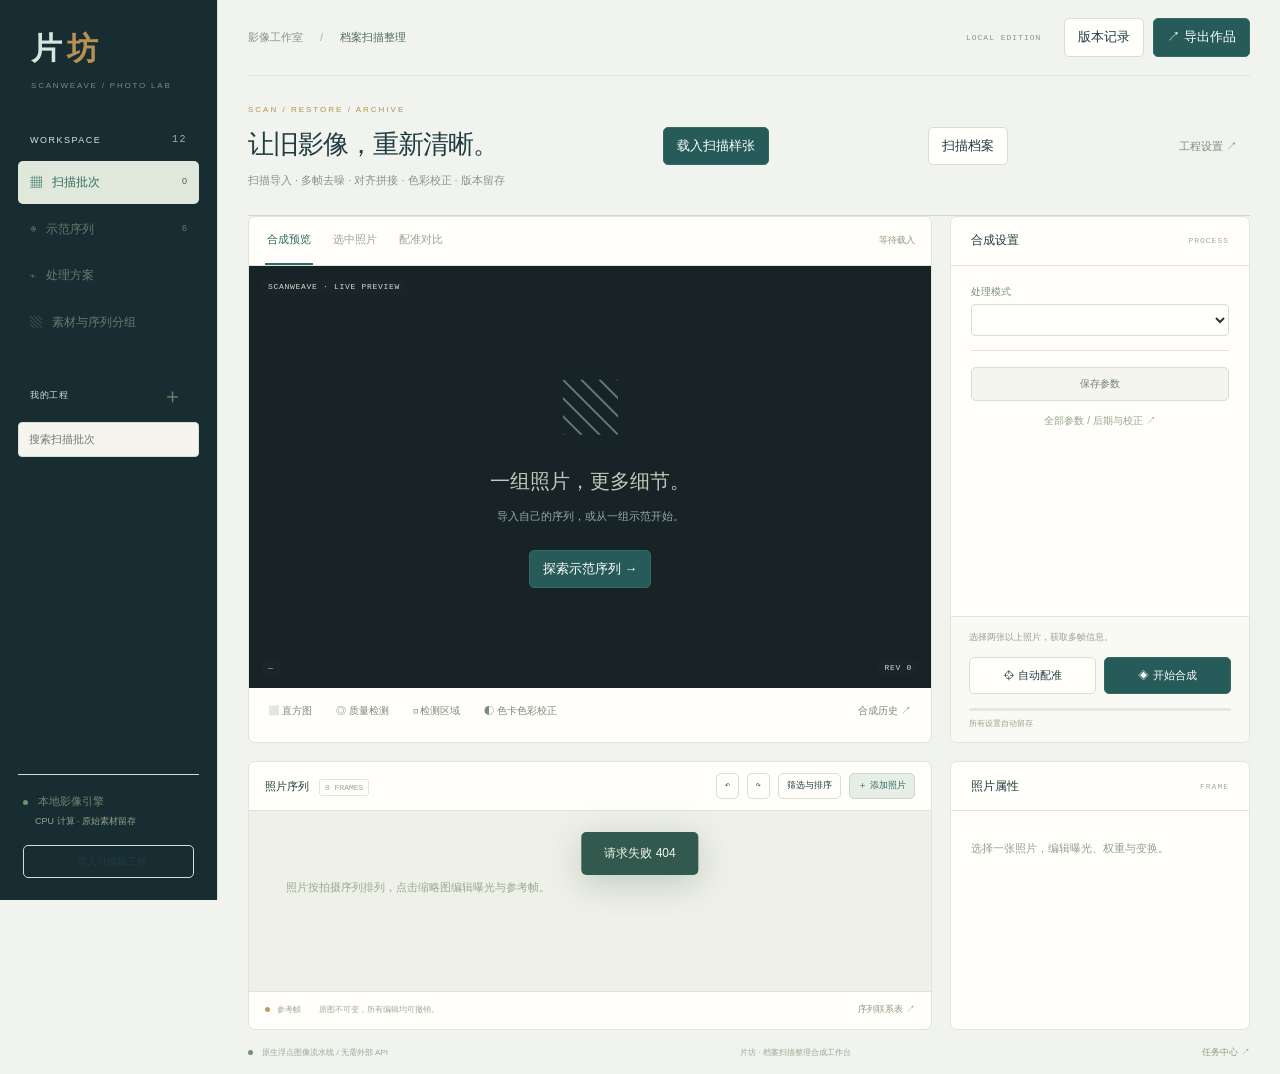
==== templates/index.html @ 06210482 "Capture remaining task output" ====
<!doctype html><html lang="zh-CN"><head><meta charset="utf-8"><meta name="viewport" content="width=device-width,initial-scale=1"><title>片坊 · ScanWeave 扫描整理</title><link rel="stylesheet" href="/static/style.css"></head><body>
<aside class="sidebar"><a class="logo" href="/">片<span>坊</span><small>SCANWEAVE / PHOTO LAB</small></a><div class="section-cap">WORKSPACE <span>12</span></div><button class="nav active" id="projectsNav">▦ &nbsp; 扫描批次 <b id="projectCount">0</b></button><button class="nav" id="demoNav">◉ &nbsp; 示范序列 <b>6</b></button><button class="nav" id="profilesNav">⌁ &nbsp; 处理方案</button><button class="nav" id="assetsNav">▧ &nbsp; 素材与序列分组</button><div class="section-cap projects-label">我的工程 <button id="newProject" title="新建工程">＋</button></div><input id="projectSearch" placeholder="搜索扫描批次"><div id="projectList" class="project-list"></div><div class="sidebar-bottom"><span class="online-dot"></span> 本地影像引擎<small>CPU 计算 · 原始素材留存</small><button id="importProject">↑ 导入可编辑工程</button></div></aside>
<main><header><div class="breadcrumb">影像工作室 <i>/</i> <strong>档案扫描整理</strong></div><div class="header-actions"><span class="local-badge">LOCAL EDITION</span><button id="snapshotsBtn">版本记录</button><button id="exportBtn" class="primary">↗ 导出作品</button></div></header>
<section class="heading"><div><div class="eyebrow">SCAN / RESTORE / ARCHIVE</div><h1 id="projectTitle">让旧影像，重新清晰。</h1><p id="projectNotes">扫描导入 · 多帧去噪 · 对齐拼接 · 色彩校正 · 版本留存</p></div><button id="scanDemo" class="primary">载入扫描样张</button><button id="scanManifest">扫描档案</button><button id="projectSettings" class="icon-button">工程设置 ↗</button></section>
<div class="workspace"><section class="viewer panel"><div class="panel-bar"><div class="tabs-inline"><button class="selected" data-view="result">合成预览</button><button data-view="frame">选中照片</button><button id="compareBtn">配准对比</button></div><span id="resultStatus" class="state">等待载入</span></div><div class="photo-stage"><img id="hero" alt="扫描整理预览" hidden><div class="empty-state" id="emptyState"><div class="frame-symbol">▧</div><h2>一组照片，更多细节。</h2><p>导入自己的序列，或从一组示范开始。</p><button id="startDemo" class="primary">探索示范序列 →</button></div><div class="stage-corner top-left">SCANWEAVE · LIVE PREVIEW</div><div class="stage-corner bottom-left" id="imageDimensions">—</div><div class="stage-corner bottom-right" id="revisionBadge">REV 0</div></div><div class="viewer-tools"><div class="row"><button id="histogramBtn">▥ 直方图</button><button id="diagnosticsBtn">◎ 质量检测</button><button id="regionsBtn">⊡ 检测区域</button><button id="colorCalBtn">◐ 色卡色彩校正</button></div><button id="historyResultsBtn">合成历史 ↗</button></div></section>
<aside class="controls panel"><div class="control-title"><span>合成设置</span><span class="small-cap">PROCESS</span></div><div class="control-body"><label class="field">处理模式<select id="modeSelect"></select></label><p class="mode-description" id="modeDescription"></p><div class="control-divider"></div><form id="modeForm"><div id="modeParams"></div><button type="submit" id="applyModeSettings" class="wide quiet">保存参数</button></form><button id="allSettingsBtn" class="text-button wide">全部参数 / 后期与校正 ↗</button></div><div class="action-dock"><div id="preflightHint" class="tiny">选择两张以上照片，获取多帧信息。</div><div class="row"><button id="alignBtn">⌖ 自动配准</button><button id="processBtn" class="primary">◈ 开始合成</button></div><div class="progress-track"><div id="progressBar"></div></div><div id="progressLabel">所有设置自动留存</div></div></aside>
<section class="sequence panel"><div class="panel-bar"><div><b>照片序列</b><span class="count-chip" id="frameCount">0 FRAMES</span></div><div class="row"><button id="undoBtn" title="撤销">↶</button><button id="redoBtn" title="重做">↷</button><button id="curationBtn">筛选与排序</button><button id="uploadBtn" class="primary pale">＋ 添加照片</button></div></div><div id="filmstrip" class="filmstrip"><div class="filmstrip-empty">照片按拍摄序列排列，点击缩略图编辑曝光与参考帧。</div></div><div class="sequence-footer"><span><i class="reference-dot"></i> 参考帧</span><span id="sequenceSummary">原图不可变，所有编辑均可撤销。</span><button id="contactBtn">序列联系表 ↗</button></div></section>
<section class="frame-properties panel"><div class="control-title"><span>照片属性</span><span id="selectedFrameIndex" class="small-cap">FRAME</span></div><div id="frameInspector" class="control-body"><p class="muted">选择一张照片，编辑曝光、权重与变换。</p></div></section></div>
<footer><span><i class="online-dot"></i> 原生浮点图像流水线 / 无需外部 API</span><span id="footerHint">片坊 · 档案扫描整理合成工作台</span><button id="jobsBtn">任务中心 ↗</button></footer></main>
<dialog id="dialog"><div class="dialog-head"><h2 id="dialogTitle"></h2><button id="closeDialog">✕</button></div><div id="dialogBody"></div></dialog><div id="toast" role="status"></div><input type="file" id="uploadFiles" multiple hidden accept="image/*"><input type="file" id="importFile" hidden accept=".zip"><script src="/static/app.js"></script><script src="/static/scanner.js"></script><script src="/static/color-cal.js"></script></body></html>
---- static/style.css ----
:root{--ink:#213c41;--muted:#82908e;--paper:#f5f4ef;--panel:#fffefa;--line:#e1e4da;--teal:#316b62;--teal-light:#e7eee6;--gold:#b69054;--dark:#202b2e}*{box-sizing:border-box}body{margin:0;background:var(--paper);color:var(--ink);font:13px/1.55 Inter,"Noto Sans CJK SC","Microsoft YaHei",sans-serif}button,input,textarea,select{font:inherit}button{background:#fffefa;border:1px solid #d7ded4;padding:8px 13px;border-radius:5px;color:var(--ink);cursor:pointer;transition:.15s}button:hover{border-color:var(--teal);color:var(--teal)}button:disabled{opacity:.4;cursor:wait}.primary{background:var(--teal);color:#fff;border-color:var(--teal);font-weight:500}.primary:hover{background:#28594f;color:#fff}.primary.pale{background:var(--teal-light);border-color:#c9d7c8;color:var(--teal)}input,select,textarea{background:#fffefa;color:var(--ink);border:1px solid #d7ded4;border-radius:4px;padding:8px 10px;outline:none;max-width:100%}input:focus,select:focus,textarea:focus{border-color:var(--teal)}input[type=checkbox]{accent-color:var(--teal)}textarea{min-height:84px;resize:vertical}input[type=color]{height:37px;padding:4px;width:100%}.sidebar{position:fixed;inset:0 auto 0 0;width:218px;padding:30px 18px 22px;background:#eeeee6;border-right:1px solid #dce1d4;display:flex;flex-direction:column}.logo{font:600 31px/1.2 serif;letter-spacing:5px;color:var(--ink);text-decoration:none;display:block;margin:0 13px 42px}.logo span{color:var(--gold)}.logo small{display:block;font:8px/1.5 sans-serif;letter-spacing:1.8px;margin-top:13px;color:#798b80}.section-cap{font-size:9px;letter-spacing:1.5px;color:#889386;margin:0 12px 13px}.section-cap>span{float:right;font:10px monospace;color:#a6af9c}.nav{padding:12px;text-align:left;background:transparent;border:0;font-size:12px;color:#69796d;margin-bottom:4px}.nav b{float:right;font-size:9px;font-weight:400;padding-top:2px}.nav.active{background:#dfe8da;color:var(--teal);font-weight:500}.projects-label{display:flex;align-items:center;justify-content:space-between;letter-spacing:.5px;margin-top:32px;margin-bottom:10px}.projects-label button{padding:0 4px;border:0;background:none;font-size:21px;color:#708471}.sidebar>input{background:#f5f5ee;font-size:11px;width:100%;margin-bottom:12px}.project-list{overflow:auto;flex:1}.project-entry{padding:13px 10px;border-bottom:1px solid #dfe3d7;cursor:pointer;display:flex;gap:10px;align-items:center}.project-entry:hover,.project-entry.active{background:#e1e9db;border-radius:5px}.project-entry .project-icon{height:28px;width:26px;color:#7e9b85;border:1px solid #bac9b4;display:grid;place-items:center;border-radius:3px;font-size:18px;flex-shrink:0}.project-entry strong{font-size:11px;font-weight:500;display:block}.project-entry small{font-size:8px;color:#91a087;display:block;margin-top:3px}.sidebar-bottom{border-top:1px solid #d8dece;padding:18px 5px 0;font-size:11px;color:#71856f}.sidebar-bottom small{display:block;padding:5px 0 16px 12px;font-size:9px;color:#99a28f}.sidebar-bottom button{font-size:10px;width:100%;background:none}.online-dot{display:inline-block;width:5px;height:5px;border-radius:50%;background:#6a9671;margin-right:7px}main{margin-left:218px;padding:0 30px 10px}header{height:76px;display:flex;align-items:center;justify-content:space-between;border-bottom:1px solid var(--line)}.breadcrumb{font-size:11px;color:#85938b}.breadcrumb strong{color:#526c61;font-weight:400}.breadcrumb i{font-style:normal;margin:0 14px;color:#aeb7a7}.header-actions{display:flex;align-items:center;gap:9px}.local-badge{font:8px monospace;letter-spacing:1px;color:#8b9a84;margin-right:14px}.heading{display:flex;justify-content:space-between;align-items:center;padding:28px 0 26px}.eyebrow{font-size:8px;color:var(--gold);letter-spacing:2px}h1{font-weight:500;font-size:26px;letter-spacing:.5px;margin:8px 0 7px}.heading p{font-size:11px;color:#879587;margin:0;max-width:820px}.icon-button{background:transparent;border:0;font-size:11px;color:#7c8c78}.workspace{display:grid;grid-template-columns:minmax(500px,1fr) 300px;gap:18px}.panel{background:var(--panel);border:1px solid var(--line);border-radius:7px;overflow:hidden}.panel-bar{height:49px;display:flex;justify-content:space-between;align-items:center;padding:0 16px;font-size:11px;border-bottom:1px solid var(--line)}.tabs-inline{display:flex;align-items:stretch;height:100%;gap:18px}.tabs-inline button{border:0;border-radius:0;background:none;padding:0 2px;font-size:11px;color:#9aa493;border-bottom:2px solid transparent}.tabs-inline button.selected{color:var(--teal);border-bottom-color:var(--teal)}.state{font-size:9px;color:#8a9a7e}.state.ready{color:var(--teal)}.photo-stage{height:422px;background:#263337;display:flex;align-items:center;justify-content:center;position:relative;overflow:hidden}.photo-stage>img{width:100%;height:100%;object-fit:contain}.stage-corner{position:absolute;font:8px monospace;letter-spacing:.7px;color:#c5d0c2a8;pointer-events:none;background:#1e292a80;padding:3px 6px;border-radius:2px}.top-left{top:13px;left:13px}.bottom-left{bottom:13px;left:13px}.bottom-right{bottom:13px;right:13px}.empty-state{text-align:center;color:#becabb}.empty-state h2{font-size:20px;font-weight:400;margin:15px 0 8px}.empty-state p{font-size:11px;color:#97aaa2}.empty-state button{margin-top:14px}.frame-symbol{font-size:55px;color:#617d72}.viewer-tools{display:flex;align-items:center;justify-content:space-between;height:47px;padding:0 12px}.viewer-tools button{font-size:10px;background:none;border:0;color:#7a8c7b;padding:5px 8px}.row{display:flex;gap:8px;align-items:center}.control-title{height:49px;padding:0 20px;display:flex;align-items:center;justify-content:space-between;border-bottom:1px solid var(--line);font-size:12px;font-weight:500}.small-cap{font:8px monospace;color:#a3ad9b;letter-spacing:1px}.control-body{padding:18px 20px}.controls .control-body{height:350px;overflow:auto}.field{display:block;font-size:10px;color:#7c8e7a;margin-bottom:12px}.field>input,.field>textarea,.field>select{display:block;width:100%;font-size:11px;margin-top:5px}.field.inline-check{display:flex;gap:8px;align-items:center;margin:10px 0}.field.inline-check>input{width:auto;margin:0}.mode-description{font-size:10px;color:#a1ab97;line-height:1.7;margin:0 0 14px}.control-divider{height:1px;background:var(--line);margin-bottom:16px}.wide{width:100%}.quiet{background:#f3f5ee;color:#72836e;font-size:10px}.text-button{background:none;border:0;font-size:10px;color:#97a58e;padding:12px 0 0}.action-dock{border-top:1px solid var(--line);padding:14px 18px 12px;background:#f8faf3}.action-dock .row button{flex:1;font-size:11px;padding:9px 7px}.tiny{font-size:9px;color:#99a18d;margin-bottom:12px}.progress-track{height:3px;background:#e3e9da;border-radius:4px;margin-top:14px;overflow:hidden}.progress-track>div{height:100%;width:0%;background:var(--teal);transition:width .2s}#progressLabel{font-size:8px;color:#96a48a;margin-top:7px}.sequence .panel-bar b{font-weight:500}.sequence .panel-bar button{font-size:9px;padding:5px 8px}.count-chip{font:8px monospace;border:1px solid #e0e6d8;border-radius:3px;padding:3px 5px;color:#9ca992;margin-left:10px}.filmstrip{height:180px;display:flex;gap:12px;overflow:auto;padding:18px 17px;background:#eff1e9;align-items:flex-start}.frame-card{width:148px;flex-shrink:0;position:relative;cursor:pointer}.frame-card img{width:100%;height:95px;object-fit:cover;border:2px solid transparent;border-radius:4px;background:#243337}.frame-card.selected img{border-color:var(--teal)}.frame-card.disabled img{opacity:.35;filter:grayscale(1)}.frame-topline{position:absolute;left:6px;top:6px;right:6px;display:flex;justify-content:space-between;align-items:center;color:white;font:8px monospace}.frame-topline span{background:#152c36b0;padding:1px 5px;border-radius:2px}.frame-topline input{margin:0;width:11px;height:11px;accent-color:var(--teal)}.frame-card h4{font-size:9px;font-weight:400;margin:5px 0 1px;color:#5f7765;white-space:nowrap;overflow:hidden;text-overflow:ellipsis}.frame-card .exposure{display:flex;justify-content:space-between;font:8px monospace;color:#9eaa96}.reference-star{color:#d7bd77}.filmstrip-empty{font-size:11px;color:#9aa891;padding:50px 20px}.sequence-footer{height:37px;padding:0 16px;display:flex;align-items:center;gap:18px;color:#a0ab96;font-size:8px;border-top:1px solid var(--line)}.reference-dot{display:inline-block;width:5px;height:5px;border-radius:50%;background:#bb9f62;margin-right:5px}.sequence-footer button{margin-left:auto;border:0;background:none;padding:0;font-size:9px;color:#8b9c80}.frame-properties .control-body{height:218px;overflow:auto}.frame-properties .field{margin-bottom:10px}.frame-properties .row button{font-size:9px;padding:6px;flex:1}.form-grid{display:grid;grid-template-columns:1fr 1fr;gap:0 14px}.form-grid .full{grid-column:1/-1}footer{display:flex;justify-content:space-between;align-items:center;font-size:8px;color:#9ca892;padding:16px 0 4px}footer button{border:0;background:none;padding:0;font-size:9px;color:#8c9c7d}.muted{font-size:11px;color:#94a28d}.dialog-head{padding:20px 24px;border-bottom:1px solid var(--line);display:flex;justify-content:space-between;align-items:center;background:#fffefa;position:sticky;top:0;z-index:2}.dialog-head h2{margin:0;font-size:18px;font-weight:500}.dialog-head button{border:0;background:none;padding:2px 5px}dialog{padding:0;border:1px solid #ced9c8;border-radius:9px;background:var(--panel);color:var(--ink);width:min(900px,94vw);max-height:90vh;box-shadow:0 25px 90px #1b30274d}dialog::backdrop{background:#233a337d;backdrop-filter:blur(5px)}#dialogBody{padding:24px;max-height:76vh;overflow:auto}.catalog{display:grid;grid-template-columns:repeat(3,1fr);gap:14px}.demo-card{border:1px solid #dce3d4;padding:18px;border-radius:6px;cursor:pointer;background:#f9faf4}.demo-card:hover{border-color:var(--teal)}.demo-art{height:100px;border-radius:4px;background:#c7d4bb;position:relative;overflow:hidden}.demo-art .window{position:absolute;width:55%;height:74%;right:10%;top:10%;background:#b1d1cc;border:5px solid #4f6d67}.demo-art .window:after{content:'';position:absolute;height:100%;width:5px;background:#4f6d67;left:45%}.demo-art .pot{position:absolute;width:24%;height:40%;bottom:8%;left:13%;background:#c99e64;border-radius:8% 8% 40% 40%;transform:rotate(-4deg)}.demo-art .leaf{position:absolute;width:28%;height:38%;bottom:38%;left:10%;background:#70936c;border-radius:90% 10% 80% 20%;transform:rotate(-18deg)}.demo-card h3{font-size:12px;font-weight:500;margin:16px 0 5px}.demo-card p{font-size:10px;color:#94a08b;line-height:1.7}.demo-card small{font:8px monospace;letter-spacing:1px;color:#9d956c}.section-title{margin:18px 0 12px;color:#6b8069;font-size:11px}.dialog-actions{display:flex;justify-content:flex-end;gap:8px;margin-top:20px}.dialog-image{max-width:100%;max-height:62vh;object-fit:contain;display:block;margin:auto}.tabs{display:flex;flex-wrap:wrap;gap:6px;margin-bottom:16px}.tabs button{font-size:10px;padding:6px 10px}.tabs button.active{background:var(--teal-light);border-color:#b2c8ae}.tool-grid{display:grid;grid-template-columns:repeat(3,1fr);gap:8px}.tool-grid button{font-size:11px;padding:12px;text-align:left}.tool-grid small{font-size:9px;color:#98a78d;display:block}.job-entry{padding:14px;border:1px solid var(--line);border-radius:5px;margin-bottom:12px}.job-entry progress{accent-color:var(--teal);width:100%;height:5px}.job-entry .row{font-size:10px;justify-content:space-between}.job-entry a,a.download{color:var(--teal);font-size:11px}.warning{padding:12px;border-radius:4px;background:#f3ead8;color:#a0824c;font-size:11px;margin:10px 0}.data-table{width:100%;font-size:11px;border-collapse:collapse}.data-table td,.data-table th{padding:9px;border-bottom:1px solid var(--line);text-align:left}.data-table th{font-weight:500;color:#7c8e72}pre{font-size:10px;white-space:pre-wrap;word-break:break-word;background:#f0f3e9;padding:15px;color:#5f765f;border-radius:4px;max-height:400px;overflow:auto}.mask-canvas{display:block;width:min(620px,100%);height:auto;max-height:50vh;object-fit:contain;background:#222;cursor:crosshair;touch-action:none;border:1px solid #a3b99e;margin:16px auto}.asset-grid{display:grid;grid-template-columns:repeat(4,1fr);gap:12px}.asset-card{border:1px solid var(--line);padding:8px;border-radius:4px;font-size:10px}.asset-card img{width:100%;height:90px;object-fit:cover}.asset-card input{margin-right:5px}#toast{position:fixed;bottom:25px;left:50%;transform:translateX(-50%);border-radius:5px;padding:12px 23px;background:#31594d;color:#f3f5e9;font-size:12px;box-shadow:0 8px 35px #304b3c3d;z-index:99;max-width:80vw;opacity:0;pointer-events:none}#toast.show{opacity:1}@media(min-width:1600px){main{padding:0 42px}.sidebar{width:240px}main{margin-left:240px}.workspace{grid-template-columns:minmax(600px,1fr) 330px}.photo-stage{height:490px}.controls .control-body{height:418px}.filmstrip{height:190px}.frame-card{width:165px}.frame-card img{height:104px}.frame-properties .control-body{height:228px}}@media(max-width:1130px){.sidebar{width:180px;padding:25px 12px}main{margin-left:180px;padding:0 18px}.workspace{grid-template-columns:minmax(340px,1fr) 270px;gap:12px}.photo-stage{height:390px}.controls .control-body{height:318px}.viewer-tools button{padding:4px;font-size:9px}.heading p{max-width:600px}.local-badge{display:none}.tabs-inline{gap:12px}.control-body{padding:15px}.control-title{padding:0 15px}.frame-card{width:132px}.frame-card img{height:88px}.sequenceSummary{display:none}}@media(max-width:760px){.sidebar{position:relative;width:100%;display:block;padding:16px}.logo{display:inline-block;font-size:24px;margin:0 10px 0 0}.logo small,.section-cap,.project-list,.sidebar>input,.sidebar-bottom{display:none}.nav{display:inline-block;font-size:10px;padding:5px;margin:0}.nav b{display:none}main{margin-left:0;padding:0 12px}header{height:58px}.breadcrumb{display:none}.heading{padding:20px 0}h1{font-size:22px}.heading p{font-size:10px;max-width:90vw}.icon-button{display:none}.workspace{display:flex;flex-direction:column}.photo-stage{height:310px}.controls .control-body{height:auto;max-height:340px}.control-title{height:43px}.sequence{order:1}.controls{order:2}.frame-properties{order:3}.frame-properties .control-body{height:auto;max-height:360px}.catalog{grid-template-columns:1fr 1fr}.tool-grid{grid-template-columns:1fr 1fr}.asset-grid{grid-template-columns:1fr 1fr}footer{font-size:8px}#footerHint{display:none}.sequence-footer{gap:10px}#sequenceSummary{display:none}.viewer-tools .row{gap:3px}}

:root{--accent:#265b59;--accent-soft:#e3efeb}body{background:#f1f3ef}.sidebar{background:#172d32;color:#d5e5df}.logo,.sidebar .section-cap{color:#d5e5df}.primary{background:#265b59;color:white}.heading{border-bottom:1px solid #ccd6cc}h1{letter-spacing:-1px}.photo-stage{background:#172326}.stage-corner{color:#d1ded4}button{border-radius:5px}
.cc-layout{display:grid;grid-template-columns:minmax(360px,1fr) 300px;gap:18px;align-items:start}.cc-canvas-wrap{position:relative}.cc-canvas{width:100%;height:auto;max-height:62vh;object-fit:contain;background:#172326;border:1px solid #a3b99e;border-radius:5px;touch-action:none;cursor:crosshair}.cc-hint{font-size:10px;color:#8b9c80;margin-top:8px}.cc-side{max-height:68vh;overflow:auto;padding-right:4px}.cc-patch-list{display:flex;flex-direction:column;gap:8px;margin-bottom:12px}.cc-patch{border:1px solid var(--line);border-radius:5px;padding:9px;background:#f9faf4}.cc-patch-bad{border-color:#d98b6f;background:#fbf1ec}.cc-patch-head{display:flex;justify-content:space-between;align-items:center;font-size:11px;margin-bottom:6px}.cc-patch input{padding:6px 8px;font-size:11px}.cc-patch .cc-name{width:100%}.cc-patch .cc-target{width:46px;padding:2px;height:32px}.cc-patch .cc-hex{width:96px}.cc-patch .cc-del{padding:6px 9px;font-size:10px}.cc-swatches{display:flex;flex-wrap:wrap;gap:4px}.cc-swatch{width:18px;height:18px;padding:0;border:1px solid #9fb0a3;border-radius:3px}.cc-de{font:10px monospace;color:#67806d;margin-top:6px}.cc-flags{margin:6px 0 0;padding-left:16px;font-size:10px;color:#a96a48}.cc-ok{color:#2e7d52}.cc-bad{color:#c05a36}.cc-analysis{border:1px solid var(--line);border-radius:5px;padding:11px;font-size:10px}.cc-ok-panel{background:#edf5ee;border-color:#bcdcc4}.cc-blocked{background:#fbeee8;border-color:#e0b39d}.cc-metrics{display:grid;grid-template-columns:1fr 1fr;gap:8px;margin-bottom:8px}.cc-metrics div{background:#fffefa;border:1px solid var(--line);border-radius:4px;padding:6px}.cc-metrics span{display:block;font-size:9px;color:#94a28d}.cc-metrics b{font-size:14px}.cc-issue{color:#b34e2c;font-weight:500;margin:3px 0}.cc-warn{color:#9a7a3c;margin:3px 0}.cc-note{color:#94a28d;margin:8px 0 0;line-height:1.6}.cc-managed-active{border-color:#8fbd9d;background:#f1f7f2}@media(max-width:900px){.cc-layout{grid-template-columns:1fr}.cc-side{max-height:none}}
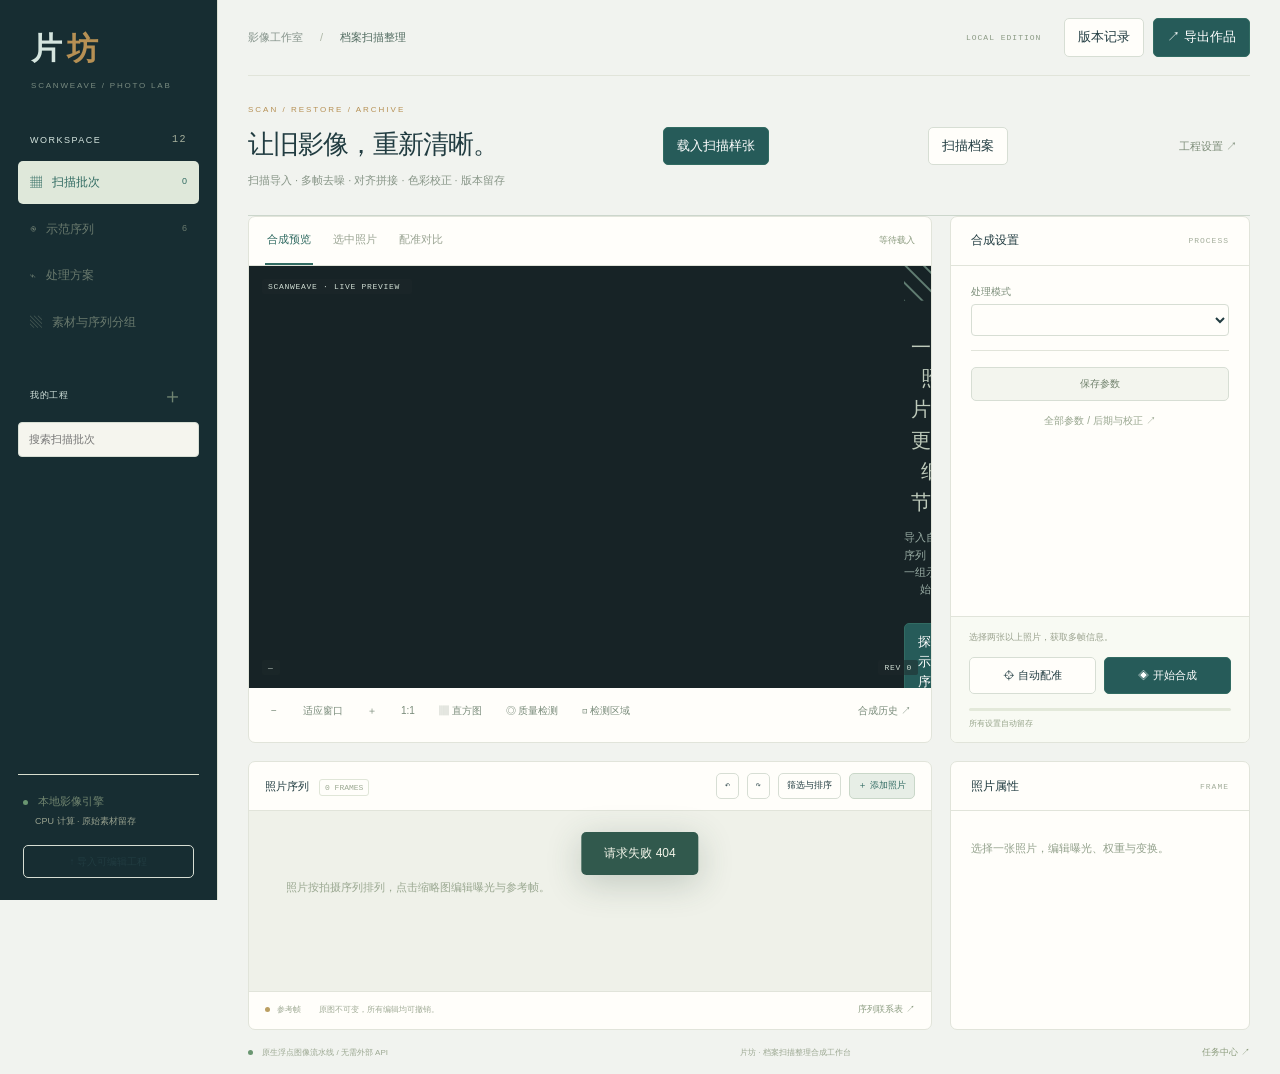
==== commit 59047b42: "Capture remaining task output" ====
--- a/templates/index.html
+++ b/templates/index.html
@@ -2,9 +2,9 @@
 <aside class="sidebar"><a class="logo" href="/">片<span>坊</span><small>SCANWEAVE / PHOTO LAB</small></a><div class="section-cap">WORKSPACE <span>12</span></div><button class="nav active" id="projectsNav">▦ &nbsp; 扫描批次 <b id="projectCount">0</b></button><button class="nav" id="demoNav">◉ &nbsp; 示范序列 <b>6</b></button><button class="nav" id="profilesNav">⌁ &nbsp; 处理方案</button><button class="nav" id="assetsNav">▧ &nbsp; 素材与序列分组</button><div class="section-cap projects-label">我的工程 <button id="newProject" title="新建工程">＋</button></div><input id="projectSearch" placeholder="搜索扫描批次"><div id="projectList" class="project-list"></div><div class="sidebar-bottom"><span class="online-dot"></span> 本地影像引擎<small>CPU 计算 · 原始素材留存</small><button id="importProject">↑ 导入可编辑工程</button></div></aside>
 <main><header><div class="breadcrumb">影像工作室 <i>/</i> <strong>档案扫描整理</strong></div><div class="header-actions"><span class="local-badge">LOCAL EDITION</span><button id="snapshotsBtn">版本记录</button><button id="exportBtn" class="primary">↗ 导出作品</button></div></header>
 <section class="heading"><div><div class="eyebrow">SCAN / RESTORE / ARCHIVE</div><h1 id="projectTitle">让旧影像，重新清晰。</h1><p id="projectNotes">扫描导入 · 多帧去噪 · 对齐拼接 · 色彩校正 · 版本留存</p></div><button id="scanDemo" class="primary">载入扫描样张</button><button id="scanManifest">扫描档案</button><button id="projectSettings" class="icon-button">工程设置 ↗</button></section>
-<div class="workspace"><section class="viewer panel"><div class="panel-bar"><div class="tabs-inline"><button class="selected" data-view="result">合成预览</button><button data-view="frame">选中照片</button><button id="compareBtn">配准对比</button></div><span id="resultStatus" class="state">等待载入</span></div><div class="photo-stage"><img id="hero" alt="扫描整理预览" hidden><div class="empty-state" id="emptyState"><div class="frame-symbol">▧</div><h2>一组照片，更多细节。</h2><p>导入自己的序列，或从一组示范开始。</p><button id="startDemo" class="primary">探索示范序列 →</button></div><div class="stage-corner top-left">SCANWEAVE · LIVE PREVIEW</div><div class="stage-corner bottom-left" id="imageDimensions">—</div><div class="stage-corner bottom-right" id="revisionBadge">REV 0</div></div><div class="viewer-tools"><div class="row"><button id="histogramBtn">▥ 直方图</button><button id="diagnosticsBtn">◎ 质量检测</button><button id="regionsBtn">⊡ 检测区域</button><button id="colorCalBtn">◐ 色卡色彩校正</button></div><button id="historyResultsBtn">合成历史 ↗</button></div></section>
+<div class="workspace"><section class="viewer panel"><div class="panel-bar"><div class="tabs-inline"><button class="selected" data-view="result">合成预览</button><button data-view="frame">选中照片</button><button id="compareBtn">配准对比</button></div><span id="resultStatus" class="state">等待载入</span></div><div class="photo-stage" id="photoStage"><canvas id="hero" class="browse-canvas" aria-label="扫描整理预览"></canvas><div class="empty-state" id="emptyState"><div class="frame-symbol">▧</div><h2>一组照片，更多细节。</h2><p>导入自己的序列，或从一组示范开始。</p><button id="startDemo" class="primary">探索示范序列 →</button></div><div class="stage-corner top-left">SCANWEAVE · LIVE PREVIEW <span id="browseLevel" class="browse-badge"></span></div><div class="stage-corner bottom-left" id="imageDimensions">—</div><div class="stage-corner bottom-right" id="revisionBadge">REV 0</div><div class="zoom-hint" id="zoomHint">滚轮 / 双击放大 · 拖动平移</div></div><div class="viewer-tools"><div class="row"><button id="zoomOut" title="缩小">−</button><button id="zoomFit">适应窗口</button><button id="zoomIn" title="放大">＋</button><button id="zoomActual">1:1</button><button id="histogramBtn">▥ 直方图</button><button id="diagnosticsBtn">◎ 质量检测</button><button id="regionsBtn">⊡ 检测区域</button></div><button id="historyResultsBtn">合成历史 ↗</button></div></section>
 <aside class="controls panel"><div class="control-title"><span>合成设置</span><span class="small-cap">PROCESS</span></div><div class="control-body"><label class="field">处理模式<select id="modeSelect"></select></label><p class="mode-description" id="modeDescription"></p><div class="control-divider"></div><form id="modeForm"><div id="modeParams"></div><button type="submit" id="applyModeSettings" class="wide quiet">保存参数</button></form><button id="allSettingsBtn" class="text-button wide">全部参数 / 后期与校正 ↗</button></div><div class="action-dock"><div id="preflightHint" class="tiny">选择两张以上照片，获取多帧信息。</div><div class="row"><button id="alignBtn">⌖ 自动配准</button><button id="processBtn" class="primary">◈ 开始合成</button></div><div class="progress-track"><div id="progressBar"></div></div><div id="progressLabel">所有设置自动留存</div></div></aside>
 <section class="sequence panel"><div class="panel-bar"><div><b>照片序列</b><span class="count-chip" id="frameCount">0 FRAMES</span></div><div class="row"><button id="undoBtn" title="撤销">↶</button><button id="redoBtn" title="重做">↷</button><button id="curationBtn">筛选与排序</button><button id="uploadBtn" class="primary pale">＋ 添加照片</button></div></div><div id="filmstrip" class="filmstrip"><div class="filmstrip-empty">照片按拍摄序列排列，点击缩略图编辑曝光与参考帧。</div></div><div class="sequence-footer"><span><i class="reference-dot"></i> 参考帧</span><span id="sequenceSummary">原图不可变，所有编辑均可撤销。</span><button id="contactBtn">序列联系表 ↗</button></div></section>
 <section class="frame-properties panel"><div class="control-title"><span>照片属性</span><span id="selectedFrameIndex" class="small-cap">FRAME</span></div><div id="frameInspector" class="control-body"><p class="muted">选择一张照片，编辑曝光、权重与变换。</p></div></section></div>
 <footer><span><i class="online-dot"></i> 原生浮点图像流水线 / 无需外部 API</span><span id="footerHint">片坊 · 档案扫描整理合成工作台</span><button id="jobsBtn">任务中心 ↗</button></footer></main>
-<dialog id="dialog"><div class="dialog-head"><h2 id="dialogTitle"></h2><button id="closeDialog">✕</button></div><div id="dialogBody"></div></dialog><div id="toast" role="status"></div><input type="file" id="uploadFiles" multiple hidden accept="image/*"><input type="file" id="importFile" hidden accept=".zip"><script src="/static/app.js"></script><script src="/static/scanner.js"></script><script src="/static/color-cal.js"></script></body></html>
+<dialog id="dialog"><div class="dialog-head"><h2 id="dialogTitle"></h2><button id="closeDialog">✕</button></div><div id="dialogBody"></div></dialog><div id="toast" role="status"></div><input type="file" id="uploadFiles" multiple hidden accept="image/*"><input type="file" id="importFile" hidden accept=".zip"><script src="/static/viewer.js"></script><script src="/static/app.js"></script><script src="/static/scanner.js"></script></body></html>
--- a/static/style.css
+++ b/static/style.css
@@ -1,4 +1,3 @@
-:root{--ink:#213c41;--muted:#82908e;--paper:#f5f4ef;--panel:#fffefa;--line:#e1e4da;--teal:#316b62;--teal-light:#e7eee6;--gold:#b69054;--dark:#202b2e}*{box-sizing:border-box}body{margin:0;background:var(--paper);color:var(--ink);font:13px/1.55 Inter,"Noto Sans CJK SC","Microsoft YaHei",sans-serif}button,input,textarea,select{font:inherit}button{background:#fffefa;border:1px solid #d7ded4;padding:8px 13px;border-radius:5px;color:var(--ink);cursor:pointer;transition:.15s}button:hover{border-color:var(--teal);color:var(--teal)}button:disabled{opacity:.4;cursor:wait}.primary{background:var(--teal);color:#fff;border-color:var(--teal);font-weight:500}.primary:hover{background:#28594f;color:#fff}.primary.pale{background:var(--teal-light);border-color:#c9d7c8;color:var(--teal)}input,select,textarea{background:#fffefa;color:var(--ink);border:1px solid #d7ded4;border-radius:4px;padding:8px 10px;outline:none;max-width:100%}input:focus,select:focus,textarea:focus{border-color:var(--teal)}input[type=checkbox]{accent-color:var(--teal)}textarea{min-height:84px;resize:vertical}input[type=color]{height:37px;padding:4px;width:100%}.sidebar{position:fixed;inset:0 auto 0 0;width:218px;padding:30px 18px 22px;background:#eeeee6;border-right:1px solid #dce1d4;display:flex;flex-direction:column}.logo{font:600 31px/1.2 serif;letter-spacing:5px;color:var(--ink);text-decoration:none;display:block;margin:0 13px 42px}.logo span{color:var(--gold)}.logo small{display:block;font:8px/1.5 sans-serif;letter-spacing:1.8px;margin-top:13px;color:#798b80}.section-cap{font-size:9px;letter-spacing:1.5px;color:#889386;margin:0 12px 13px}.section-cap>span{float:right;font:10px monospace;color:#a6af9c}.nav{padding:12px;text-align:left;background:transparent;border:0;font-size:12px;color:#69796d;margin-bottom:4px}.nav b{float:right;font-size:9px;font-weight:400;padding-top:2px}.nav.active{background:#dfe8da;color:var(--teal);font-weight:500}.projects-label{display:flex;align-items:center;justify-content:space-between;letter-spacing:.5px;margin-top:32px;margin-bottom:10px}.projects-label button{padding:0 4px;border:0;background:none;font-size:21px;color:#708471}.sidebar>input{background:#f5f5ee;font-size:11px;width:100%;margin-bottom:12px}.project-list{overflow:auto;flex:1}.project-entry{padding:13px 10px;border-bottom:1px solid #dfe3d7;cursor:pointer;display:flex;gap:10px;align-items:center}.project-entry:hover,.project-entry.active{background:#e1e9db;border-radius:5px}.project-entry .project-icon{height:28px;width:26px;color:#7e9b85;border:1px solid #bac9b4;display:grid;place-items:center;border-radius:3px;font-size:18px;flex-shrink:0}.project-entry strong{font-size:11px;font-weight:500;display:block}.project-entry small{font-size:8px;color:#91a087;display:block;margin-top:3px}.sidebar-bottom{border-top:1px solid #d8dece;padding:18px 5px 0;font-size:11px;color:#71856f}.sidebar-bottom small{display:block;padding:5px 0 16px 12px;font-size:9px;color:#99a28f}.sidebar-bottom button{font-size:10px;width:100%;background:none}.online-dot{display:inline-block;width:5px;height:5px;border-radius:50%;background:#6a9671;margin-right:7px}main{margin-left:218px;padding:0 30px 10px}header{height:76px;display:flex;align-items:center;justify-content:space-between;border-bottom:1px solid var(--line)}.breadcrumb{font-size:11px;color:#85938b}.breadcrumb strong{color:#526c61;font-weight:400}.breadcrumb i{font-style:normal;margin:0 14px;color:#aeb7a7}.header-actions{display:flex;align-items:center;gap:9px}.local-badge{font:8px monospace;letter-spacing:1px;color:#8b9a84;margin-right:14px}.heading{display:flex;justify-content:space-between;align-items:center;padding:28px 0 26px}.eyebrow{font-size:8px;color:var(--gold);letter-spacing:2px}h1{font-weight:500;font-size:26px;letter-spacing:.5px;margin:8px 0 7px}.heading p{font-size:11px;color:#879587;margin:0;max-width:820px}.icon-button{background:transparent;border:0;font-size:11px;color:#7c8c78}.workspace{display:grid;grid-template-columns:minmax(500px,1fr) 300px;gap:18px}.panel{background:var(--panel);border:1px solid var(--line);border-radius:7px;overflow:hidden}.panel-bar{height:49px;display:flex;justify-content:space-between;align-items:center;padding:0 16px;font-size:11px;border-bottom:1px solid var(--line)}.tabs-inline{display:flex;align-items:stretch;height:100%;gap:18px}.tabs-inline button{border:0;border-radius:0;background:none;padding:0 2px;font-size:11px;color:#9aa493;border-bottom:2px solid transparent}.tabs-inline button.selected{color:var(--teal);border-bottom-color:var(--teal)}.state{font-size:9px;color:#8a9a7e}.state.ready{color:var(--teal)}.photo-stage{height:422px;background:#263337;display:flex;align-items:center;justify-content:center;position:relative;overflow:hidden}.photo-stage>img{width:100%;height:100%;object-fit:contain}.stage-corner{position:absolute;font:8px monospace;letter-spacing:.7px;color:#c5d0c2a8;pointer-events:none;background:#1e292a80;padding:3px 6px;border-radius:2px}.top-left{top:13px;left:13px}.bottom-left{bottom:13px;left:13px}.bottom-right{bottom:13px;right:13px}.empty-state{text-align:center;color:#becabb}.empty-state h2{font-size:20px;font-weight:400;margin:15px 0 8px}.empty-state p{font-size:11px;color:#97aaa2}.empty-state button{margin-top:14px}.frame-symbol{font-size:55px;color:#617d72}.viewer-tools{display:flex;align-items:center;justify-content:space-between;height:47px;padding:0 12px}.viewer-tools button{font-size:10px;background:none;border:0;color:#7a8c7b;padding:5px 8px}.row{display:flex;gap:8px;align-items:center}.control-title{height:49px;padding:0 20px;display:flex;align-items:center;justify-content:space-between;border-bottom:1px solid var(--line);font-size:12px;font-weight:500}.small-cap{font:8px monospace;color:#a3ad9b;letter-spacing:1px}.control-body{padding:18px 20px}.controls .control-body{height:350px;overflow:auto}.field{display:block;font-size:10px;color:#7c8e7a;margin-bottom:12px}.field>input,.field>textarea,.field>select{display:block;width:100%;font-size:11px;margin-top:5px}.field.inline-check{display:flex;gap:8px;align-items:center;margin:10px 0}.field.inline-check>input{width:auto;margin:0}.mode-description{font-size:10px;color:#a1ab97;line-height:1.7;margin:0 0 14px}.control-divider{height:1px;background:var(--line);margin-bottom:16px}.wide{width:100%}.quiet{background:#f3f5ee;color:#72836e;font-size:10px}.text-button{background:none;border:0;font-size:10px;color:#97a58e;padding:12px 0 0}.action-dock{border-top:1px solid var(--line);padding:14px 18px 12px;background:#f8faf3}.action-dock .row button{flex:1;font-size:11px;padding:9px 7px}.tiny{font-size:9px;color:#99a18d;margin-bottom:12px}.progress-track{height:3px;background:#e3e9da;border-radius:4px;margin-top:14px;overflow:hidden}.progress-track>div{height:100%;width:0%;background:var(--teal);transition:width .2s}#progressLabel{font-size:8px;color:#96a48a;margin-top:7px}.sequence .panel-bar b{font-weight:500}.sequence .panel-bar button{font-size:9px;padding:5px 8px}.count-chip{font:8px monospace;border:1px solid #e0e6d8;border-radius:3px;padding:3px 5px;color:#9ca992;margin-left:10px}.filmstrip{height:180px;display:flex;gap:12px;overflow:auto;padding:18px 17px;background:#eff1e9;align-items:flex-start}.frame-card{width:148px;flex-shrink:0;position:relative;cursor:pointer}.frame-card img{width:100%;height:95px;object-fit:cover;border:2px solid transparent;border-radius:4px;background:#243337}.frame-card.selected img{border-color:var(--teal)}.frame-card.disabled img{opacity:.35;filter:grayscale(1)}.frame-topline{position:absolute;left:6px;top:6px;right:6px;display:flex;justify-content:space-between;align-items:center;color:white;font:8px monospace}.frame-topline span{background:#152c36b0;padding:1px 5px;border-radius:2px}.frame-topline input{margin:0;width:11px;height:11px;accent-color:var(--teal)}.frame-card h4{font-size:9px;font-weight:400;margin:5px 0 1px;color:#5f7765;white-space:nowrap;overflow:hidden;text-overflow:ellipsis}.frame-card .exposure{display:flex;justify-content:space-between;font:8px monospace;color:#9eaa96}.reference-star{color:#d7bd77}.filmstrip-empty{font-size:11px;color:#9aa891;padding:50px 20px}.sequence-footer{height:37px;padding:0 16px;display:flex;align-items:center;gap:18px;color:#a0ab96;font-size:8px;border-top:1px solid var(--line)}.reference-dot{display:inline-block;width:5px;height:5px;border-radius:50%;background:#bb9f62;margin-right:5px}.sequence-footer button{margin-left:auto;border:0;background:none;padding:0;font-size:9px;color:#8b9c80}.frame-properties .control-body{height:218px;overflow:auto}.frame-properties .field{margin-bottom:10px}.frame-properties .row button{font-size:9px;padding:6px;flex:1}.form-grid{display:grid;grid-template-columns:1fr 1fr;gap:0 14px}.form-grid .full{grid-column:1/-1}footer{display:flex;justify-content:space-between;align-items:center;font-size:8px;color:#9ca892;padding:16px 0 4px}footer button{border:0;background:none;padding:0;font-size:9px;color:#8c9c7d}.muted{font-size:11px;color:#94a28d}.dialog-head{padding:20px 24px;border-bottom:1px solid var(--line);display:flex;justify-content:space-between;align-items:center;background:#fffefa;position:sticky;top:0;z-index:2}.dialog-head h2{margin:0;font-size:18px;font-weight:500}.dialog-head button{border:0;background:none;padding:2px 5px}dialog{padding:0;border:1px solid #ced9c8;border-radius:9px;background:var(--panel);color:var(--ink);width:min(900px,94vw);max-height:90vh;box-shadow:0 25px 90px #1b30274d}dialog::backdrop{background:#233a337d;backdrop-filter:blur(5px)}#dialogBody{padding:24px;max-height:76vh;overflow:auto}.catalog{display:grid;grid-template-columns:repeat(3,1fr);gap:14px}.demo-card{border:1px solid #dce3d4;padding:18px;border-radius:6px;cursor:pointer;background:#f9faf4}.demo-card:hover{border-color:var(--teal)}.demo-art{height:100px;border-radius:4px;background:#c7d4bb;position:relative;overflow:hidden}.demo-art .window{position:absolute;width:55%;height:74%;right:10%;top:10%;background:#b1d1cc;border:5px solid #4f6d67}.demo-art .window:after{content:'';position:absolute;height:100%;width:5px;background:#4f6d67;left:45%}.demo-art .pot{position:absolute;width:24%;height:40%;bottom:8%;left:13%;background:#c99e64;border-radius:8% 8% 40% 40%;transform:rotate(-4deg)}.demo-art .leaf{position:absolute;width:28%;height:38%;bottom:38%;left:10%;background:#70936c;border-radius:90% 10% 80% 20%;transform:rotate(-18deg)}.demo-card h3{font-size:12px;font-weight:500;margin:16px 0 5px}.demo-card p{font-size:10px;color:#94a08b;line-height:1.7}.demo-card small{font:8px monospace;letter-spacing:1px;color:#9d956c}.section-title{margin:18px 0 12px;color:#6b8069;font-size:11px}.dialog-actions{display:flex;justify-content:flex-end;gap:8px;margin-top:20px}.dialog-image{max-width:100%;max-height:62vh;object-fit:contain;display:block;margin:auto}.tabs{display:flex;flex-wrap:wrap;gap:6px;margin-bottom:16px}.tabs button{font-size:10px;padding:6px 10px}.tabs button.active{background:var(--teal-light);border-color:#b2c8ae}.tool-grid{display:grid;grid-template-columns:repeat(3,1fr);gap:8px}.tool-grid button{font-size:11px;padding:12px;text-align:left}.tool-grid small{font-size:9px;color:#98a78d;display:block}.job-entry{padding:14px;border:1px solid var(--line);border-radius:5px;margin-bottom:12px}.job-entry progress{accent-color:var(--teal);width:100%;height:5px}.job-entry .row{font-size:10px;justify-content:space-between}.job-entry a,a.download{color:var(--teal);font-size:11px}.warning{padding:12px;border-radius:4px;background:#f3ead8;color:#a0824c;font-size:11px;margin:10px 0}.data-table{width:100%;font-size:11px;border-collapse:collapse}.data-table td,.data-table th{padding:9px;border-bottom:1px solid var(--line);text-align:left}.data-table th{font-weight:500;color:#7c8e72}pre{font-size:10px;white-space:pre-wrap;word-break:break-word;background:#f0f3e9;padding:15px;color:#5f765f;border-radius:4px;max-height:400px;overflow:auto}.mask-canvas{display:block;width:min(620px,100%);height:auto;max-height:50vh;object-fit:contain;background:#222;cursor:crosshair;touch-action:none;border:1px solid #a3b99e;margin:16px auto}.asset-grid{display:grid;grid-template-columns:repeat(4,1fr);gap:12px}.asset-card{border:1px solid var(--line);padding:8px;border-radius:4px;font-size:10px}.asset-card img{width:100%;height:90px;object-fit:cover}.asset-card input{margin-right:5px}#toast{position:fixed;bottom:25px;left:50%;transform:translateX(-50%);border-radius:5px;padding:12px 23px;background:#31594d;color:#f3f5e9;font-size:12px;box-shadow:0 8px 35px #304b3c3d;z-index:99;max-width:80vw;opacity:0;pointer-events:none}#toast.show{opacity:1}@media(min-width:1600px){main{padding:0 42px}.sidebar{width:240px}main{margin-left:240px}.workspace{grid-template-columns:minmax(600px,1fr) 330px}.photo-stage{height:490px}.controls .control-body{height:418px}.filmstrip{height:190px}.frame-card{width:165px}.frame-card img{height:104px}.frame-properties .control-body{height:228px}}@media(max-width:1130px){.sidebar{width:180px;padding:25px 12px}main{margin-left:180px;padding:0 18px}.workspace{grid-template-columns:minmax(340px,1fr) 270px;gap:12px}.photo-stage{height:390px}.controls .control-body{height:318px}.viewer-tools button{padding:4px;font-size:9px}.heading p{max-width:600px}.local-badge{display:none}.tabs-inline{gap:12px}.control-body{padding:15px}.control-title{padding:0 15px}.frame-card{width:132px}.frame-card img{height:88px}.sequenceSummary{display:none}}@media(max-width:760px){.sidebar{position:relative;width:100%;display:block;padding:16px}.logo{display:inline-block;font-size:24px;margin:0 10px 0 0}.logo small,.section-cap,.project-list,.sidebar>input,.sidebar-bottom{display:none}.nav{display:inline-block;font-size:10px;padding:5px;margin:0}.nav b{display:none}main{margin-left:0;padding:0 12px}header{height:58px}.breadcrumb{display:none}.heading{padding:20px 0}h1{font-size:22px}.heading p{font-size:10px;max-width:90vw}.icon-button{display:none}.workspace{display:flex;flex-direction:column}.photo-stage{height:310px}.controls .control-body{height:auto;max-height:340px}.control-title{height:43px}.sequence{order:1}.controls{order:2}.frame-properties{order:3}.frame-properties .control-body{height:auto;max-height:360px}.catalog{grid-template-columns:1fr 1fr}.tool-grid{grid-template-columns:1fr 1fr}.asset-grid{grid-template-columns:1fr 1fr}footer{font-size:8px}#footerHint{display:none}.sequence-footer{gap:10px}#sequenceSummary{display:none}.viewer-tools .row{gap:3px}}
+:root{--ink:#213c41;--muted:#82908e;--paper:#f5f4ef;--panel:#fffefa;--line:#e1e4da;--teal:#316b62;--teal-light:#e7eee6;--gold:#b69054;--dark:#202b2e}*{box-sizing:border-box}body{margin:0;background:var(--paper);color:var(--ink);font:13px/1.55 Inter,"Noto Sans CJK SC","Microsoft YaHei",sans-serif}button,input,textarea,select{font:inherit}button{background:#fffefa;border:1px solid #d7ded4;padding:8px 13px;border-radius:5px;color:var(--ink);cursor:pointer;transition:.15s}button:hover{border-color:var(--teal);color:var(--teal)}button:disabled{opacity:.4;cursor:wait}.primary{background:var(--teal);color:#fff;border-color:var(--teal);font-weight:500}.primary:hover{background:#28594f;color:#fff}.primary.pale{background:var(--teal-light);border-color:#c9d7c8;color:var(--teal)}input,select,textarea{background:#fffefa;color:var(--ink);border:1px solid #d7ded4;border-radius:4px;padding:8px 10px;outline:none;max-width:100%}input:focus,select:focus,textarea:focus{border-color:var(--teal)}input[type=checkbox]{accent-color:var(--teal)}textarea{min-height:84px;resize:vertical}input[type=color]{height:37px;padding:4px;width:100%}.sidebar{position:fixed;inset:0 auto 0 0;width:218px;padding:30px 18px 22px;background:#eeeee6;border-right:1px solid #dce1d4;display:flex;flex-direction:column}.logo{font:600 31px/1.2 serif;letter-spacing:5px;color:var(--ink);text-decoration:none;display:block;margin:0 13px 42px}.logo span{color:var(--gold)}.logo small{display:block;font:8px/1.5 sans-serif;letter-spacing:1.8px;margin-top:13px;color:#798b80}.section-cap{font-size:9px;letter-spacing:1.5px;color:#889386;margin:0 12px 13px}.section-cap>span{float:right;font:10px monospace;color:#a6af9c}.nav{padding:12px;text-align:left;background:transparent;border:0;font-size:12px;color:#69796d;margin-bottom:4px}.nav b{float:right;font-size:9px;font-weight:400;padding-top:2px}.nav.active{background:#dfe8da;color:var(--teal);font-weight:500}.projects-label{display:flex;align-items:center;justify-content:space-between;letter-spacing:.5px;margin-top:32px;margin-bottom:10px}.projects-label button{padding:0 4px;border:0;background:none;font-size:21px;color:#708471}.sidebar>input{background:#f5f5ee;font-size:11px;width:100%;margin-bottom:12px}.project-list{overflow:auto;flex:1}.project-entry{padding:13px 10px;border-bottom:1px solid #dfe3d7;cursor:pointer;display:flex;gap:10px;align-items:center}.project-entry:hover,.project-entry.active{background:#e1e9db;border-radius:5px}.project-entry .project-icon{height:28px;width:26px;color:#7e9b85;border:1px solid #bac9b4;display:grid;place-items:center;border-radius:3px;font-size:18px;flex-shrink:0}.project-entry strong{font-size:11px;font-weight:500;display:block}.project-entry small{font-size:8px;color:#91a087;display:block;margin-top:3px}.sidebar-bottom{border-top:1px solid #d8dece;padding:18px 5px 0;font-size:11px;color:#71856f}.sidebar-bottom small{display:block;padding:5px 0 16px 12px;font-size:9px;color:#99a28f}.sidebar-bottom button{font-size:10px;width:100%;background:none}.online-dot{display:inline-block;width:5px;height:5px;border-radius:50%;background:#6a9671;margin-right:7px}main{margin-left:218px;padding:0 30px 10px}header{height:76px;display:flex;align-items:center;justify-content:space-between;border-bottom:1px solid var(--line)}.breadcrumb{font-size:11px;color:#85938b}.breadcrumb strong{color:#526c61;font-weight:400}.breadcrumb i{font-style:normal;margin:0 14px;color:#aeb7a7}.header-actions{display:flex;align-items:center;gap:9px}.local-badge{font:8px monospace;letter-spacing:1px;color:#8b9a84;margin-right:14px}.heading{display:flex;justify-content:space-between;align-items:center;padding:28px 0 26px}.eyebrow{font-size:8px;color:var(--gold);letter-spacing:2px}h1{font-weight:500;font-size:26px;letter-spacing:.5px;margin:8px 0 7px}.heading p{font-size:11px;color:#879587;margin:0;max-width:820px}.icon-button{background:transparent;border:0;font-size:11px;color:#7c8c78}.workspace{display:grid;grid-template-columns:minmax(500px,1fr) 300px;gap:18px}.panel{background:var(--panel);border:1px solid var(--line);border-radius:7px;overflow:hidden}.panel-bar{height:49px;display:flex;justify-content:space-between;align-items:center;padding:0 16px;font-size:11px;border-bottom:1px solid var(--line)}.tabs-inline{display:flex;align-items:stretch;height:100%;gap:18px}.tabs-inline button{border:0;border-radius:0;background:none;padding:0 2px;font-size:11px;color:#9aa493;border-bottom:2px solid transparent}.tabs-inline button.selected{color:var(--teal);border-bottom-color:var(--teal)}.state{font-size:9px;color:#8a9a7e}.state.ready{color:var(--teal)}.photo-stage{height:422px;background:#263337;display:flex;align-items:center;justify-content:center;position:relative;overflow:hidden}.stage-corner{position:absolute;font:8px monospace;letter-spacing:.7px;color:#c5d0c2a8;pointer-events:none;background:#1e292a80;padding:3px 6px;border-radius:2px}.top-left{top:13px;left:13px}.bottom-left{bottom:13px;left:13px}.bottom-right{bottom:13px;right:13px}.photo-stage>img{width:100%;height:100%;object-fit:contain}.browse-canvas{width:100%;height:100%;display:block;cursor:zoom-in;touch-action:none}.photo-stage.zoomed .browse-canvas{cursor:grab}.photo-stage.panning .browse-canvas{cursor:grabbing}.zoom-hint{position:absolute;right:13px;top:13px;font:8px monospace;letter-spacing:.4px;color:#c5d0c2a8;background:#1e292a80;padding:3px 6px;border-radius:2px;pointer-events:none;opacity:0;transition:opacity .2s}.photo-stage:hover .zoom-hint{opacity:1}.browse-badge{color:#d6c48a;margin-left:6px}.browse-status{position:absolute;left:50%;bottom:12px;transform:translateX(-50%);font:9px monospace;color:#dbe6d6;background:#182423b8;padding:4px 10px;border-radius:3px;pointer-events:none;opacity:0;transition:opacity .2s}.browse-status.show{opacity:1}.viewer-tools .row button{min-width:26px}.empty-state{text-align:center;color:#becabb}.empty-state h2{font-size:20px;font-weight:400;margin:15px 0 8px}.empty-state p{font-size:11px;color:#97aaa2}.empty-state button{margin-top:14px}.frame-symbol{font-size:55px;color:#617d72}.browse-canvas{width:100%;height:100%;display:block;cursor:zoom-in;touch-action:none}.photo-stage.zoomed .browse-canvas{cursor:grab}.photo-stage.panning .browse-canvas{cursor:grabbing}.zoom-hint{position:absolute;right:13px;top:13px;font:8px monospace;letter-spacing:.4px;color:#c5d0c2a8;background:#1e292a80;padding:3px 6px;border-radius:2px;pointer-events:none;opacity:0;transition:opacity .2s}.photo-stage:hover .zoom-hint{opacity:1}.browse-badge{color:#d6c48a;margin-left:6px}.viewer-tools .row button{min-width:26px}.viewer-tools{display:flex;align-items:center;justify-content:space-between;height:47px;padding:0 12px}.viewer-tools button{font-size:10px;background:none;border:0;color:#7a8c7b;padding:5px 8px}.row{display:flex;gap:8px;align-items:center}.control-title{height:49px;padding:0 20px;display:flex;align-items:center;justify-content:space-between;border-bottom:1px solid var(--line);font-size:12px;font-weight:500}.small-cap{font:8px monospace;color:#a3ad9b;letter-spacing:1px}.control-body{padding:18px 20px}.controls .control-body{height:350px;overflow:auto}.field{display:block;font-size:10px;color:#7c8e7a;margin-bottom:12px}.field>input,.field>textarea,.field>select{display:block;width:100%;font-size:11px;margin-top:5px}.field.inline-check{display:flex;gap:8px;align-items:center;margin:10px 0}.field.inline-check>input{width:auto;margin:0}.mode-description{font-size:10px;color:#a1ab97;line-height:1.7;margin:0 0 14px}.control-divider{height:1px;background:var(--line);margin-bottom:16px}.wide{width:100%}.quiet{background:#f3f5ee;color:#72836e;font-size:10px}.text-button{background:none;border:0;font-size:10px;color:#97a58e;padding:12px 0 0}.action-dock{border-top:1px solid var(--line);padding:14px 18px 12px;background:#f8faf3}.action-dock .row button{flex:1;font-size:11px;padding:9px 7px}.tiny{font-size:9px;color:#99a18d;margin-bottom:12px}.progress-track{height:3px;background:#e3e9da;border-radius:4px;margin-top:14px;overflow:hidden}.progress-track>div{height:100%;width:0%;background:var(--teal);transition:width .2s}#progressLabel{font-size:8px;color:#96a48a;margin-top:7px}.sequence .panel-bar b{font-weight:500}.sequence .panel-bar button{font-size:9px;padding:5px 8px}.count-chip{font:8px monospace;border:1px solid #e0e6d8;border-radius:3px;padding:3px 5px;color:#9ca992;margin-left:10px}.filmstrip{height:180px;display:flex;gap:12px;overflow:auto;padding:18px 17px;background:#eff1e9;align-items:flex-start}.frame-card{width:148px;flex-shrink:0;position:relative;cursor:pointer}.frame-card img{width:100%;height:95px;object-fit:cover;border:2px solid transparent;border-radius:4px;background:#243337}.frame-card.selected img{border-color:var(--teal)}.frame-card.disabled img{opacity:.35;filter:grayscale(1)}.frame-topline{position:absolute;left:6px;top:6px;right:6px;display:flex;justify-content:space-between;align-items:center;color:white;font:8px monospace}.frame-topline span{background:#152c36b0;padding:1px 5px;border-radius:2px}.frame-topline input{margin:0;width:11px;height:11px;accent-color:var(--teal)}.frame-card h4{font-size:9px;font-weight:400;margin:5px 0 1px;color:#5f7765;white-space:nowrap;overflow:hidden;text-overflow:ellipsis}.frame-card .exposure{display:flex;justify-content:space-between;font:8px monospace;color:#9eaa96}.reference-star{color:#d7bd77}.filmstrip-empty{font-size:11px;color:#9aa891;padding:50px 20px}.sequence-footer{height:37px;padding:0 16px;display:flex;align-items:center;gap:18px;color:#a0ab96;font-size:8px;border-top:1px solid var(--line)}.reference-dot{display:inline-block;width:5px;height:5px;border-radius:50%;background:#bb9f62;margin-right:5px}.sequence-footer button{margin-left:auto;border:0;background:none;padding:0;font-size:9px;color:#8b9c80}.frame-properties .control-body{height:218px;overflow:auto}.frame-properties .field{margin-bottom:10px}.frame-properties .row button{font-size:9px;padding:6px;flex:1}.form-grid{display:grid;grid-template-columns:1fr 1fr;gap:0 14px}.form-grid .full{grid-column:1/-1}footer{display:flex;justify-content:space-between;align-items:center;font-size:8px;color:#9ca892;padding:16px 0 4px}footer button{border:0;background:none;padding:0;font-size:9px;color:#8c9c7d}.muted{font-size:11px;color:#94a28d}.dialog-head{padding:20px 24px;border-bottom:1px solid var(--line);display:flex;justify-content:space-between;align-items:center;background:#fffefa;position:sticky;top:0;z-index:2}.dialog-head h2{margin:0;font-size:18px;font-weight:500}.dialog-head button{border:0;background:none;padding:2px 5px}dialog{padding:0;border:1px solid #ced9c8;border-radius:9px;background:var(--panel);color:var(--ink);width:min(900px,94vw);max-height:90vh;box-shadow:0 25px 90px #1b30274d}dialog::backdrop{background:#233a337d;backdrop-filter:blur(5px)}#dialogBody{padding:24px;max-height:76vh;overflow:auto}.catalog{display:grid;grid-template-columns:repeat(3,1fr);gap:14px}.demo-card{border:1px solid #dce3d4;padding:18px;border-radius:6px;cursor:pointer;background:#f9faf4}.demo-card:hover{border-color:var(--teal)}.demo-art{height:100px;border-radius:4px;background:#c7d4bb;position:relative;overflow:hidden}.demo-art .window{position:absolute;width:55%;height:74%;right:10%;top:10%;background:#b1d1cc;border:5px solid #4f6d67}.demo-art .window:after{content:'';position:absolute;height:100%;width:5px;background:#4f6d67;left:45%}.demo-art .pot{position:absolute;width:24%;height:40%;bottom:8%;left:13%;background:#c99e64;border-radius:8% 8% 40% 40%;transform:rotate(-4deg)}.demo-art .leaf{position:absolute;width:28%;height:38%;bottom:38%;left:10%;background:#70936c;border-radius:90% 10% 80% 20%;transform:rotate(-18deg)}.demo-card h3{font-size:12px;font-weight:500;margin:16px 0 5px}.demo-card p{font-size:10px;color:#94a08b;line-height:1.7}.demo-card small{font:8px monospace;letter-spacing:1px;color:#9d956c}.section-title{margin:18px 0 12px;color:#6b8069;font-size:11px}.dialog-actions{display:flex;justify-content:flex-end;gap:8px;margin-top:20px}.dialog-image{max-width:100%;max-height:62vh;object-fit:contain;display:block;margin:auto}.tabs{display:flex;flex-wrap:wrap;gap:6px;margin-bottom:16px}.tabs button{font-size:10px;padding:6px 10px}.tabs button.active{background:var(--teal-light);border-color:#b2c8ae}.tool-grid{display:grid;grid-template-columns:repeat(3,1fr);gap:8px}.tool-grid button{font-size:11px;padding:12px;text-align:left}.tool-grid small{font-size:9px;color:#98a78d;display:block}.job-entry{padding:14px;border:1px solid var(--line);border-radius:5px;margin-bottom:12px}.job-entry progress{accent-color:var(--teal);width:100%;height:5px}.job-entry .row{font-size:10px;justify-content:space-between}.job-entry a,a.download{color:var(--teal);font-size:11px}.warning{padding:12px;border-radius:4px;background:#f3ead8;color:#a0824c;font-size:11px;margin:10px 0}.data-table{width:100%;font-size:11px;border-collapse:collapse}.data-table td,.data-table th{padding:9px;border-bottom:1px solid var(--line);text-align:left}.data-table th{font-weight:500;color:#7c8e72}pre{font-size:10px;white-space:pre-wrap;word-break:break-word;background:#f0f3e9;padding:15px;color:#5f765f;border-radius:4px;max-height:400px;overflow:auto}.mask-canvas{display:block;width:min(620px,100%);height:auto;max-height:50vh;object-fit:contain;background:#222;cursor:crosshair;touch-action:none;border:1px solid #a3b99e;margin:16px auto}.asset-grid{display:grid;grid-template-columns:repeat(4,1fr);gap:12px}.asset-card{border:1px solid var(--line);padding:8px;border-radius:4px;font-size:10px}.asset-card img{width:100%;height:90px;object-fit:cover}.asset-card input{margin-right:5px}#toast{position:fixed;bottom:25px;left:50%;transform:translateX(-50%);border-radius:5px;padding:12px 23px;background:#31594d;color:#f3f5e9;font-size:12px;box-shadow:0 8px 35px #304b3c3d;z-index:99;max-width:80vw;opacity:0;pointer-events:none}#toast.show{opacity:1}@media(min-width:1600px){main{padding:0 42px}.sidebar{width:240px}main{margin-left:240px}.workspace{grid-template-columns:minmax(600px,1fr) 330px}.photo-stage{height:490px}.controls .control-body{height:418px}.filmstrip{height:190px}.frame-card{width:165px}.frame-card img{height:104px}.frame-properties .control-body{height:228px}}@media(max-width:1130px){.sidebar{width:180px;padding:25px 12px}main{margin-left:180px;padding:0 18px}.workspace{grid-template-columns:minmax(340px,1fr) 270px;gap:12px}.photo-stage{height:390px}.controls .control-body{height:318px}.viewer-tools button{padding:4px;font-size:9px}.heading p{max-width:600px}.local-badge{display:none}.tabs-inline{gap:12px}.control-body{padding:15px}.control-title{padding:0 15px}.frame-card{width:132px}.frame-card img{height:88px}.sequenceSummary{display:none}}@media(max-width:760px){.sidebar{position:relative;width:100%;display:block;padding:16px}.logo{display:inline-block;font-size:24px;margin:0 10px 0 0}.logo small,.section-cap,.project-list,.sidebar>input,.sidebar-bottom{display:none}.nav{display:inline-block;font-size:10px;padding:5px;margin:0}.nav b{display:none}main{margin-left:0;padding:0 12px}header{height:58px}.breadcrumb{display:none}.heading{padding:20px 0}h1{font-size:22px}.heading p{font-size:10px;max-width:90vw}.icon-button{display:none}.workspace{display:flex;flex-direction:column}.photo-stage{height:310px}.controls .control-body{height:auto;max-height:340px}.control-title{height:43px}.sequence{order:1}.controls{order:2}.frame-properties{order:3}.frame-properties .control-body{height:auto;max-height:360px}.catalog{grid-template-columns:1fr 1fr}.tool-grid{grid-template-columns:1fr 1fr}.asset-grid{grid-template-columns:1fr 1fr}footer{font-size:8px}#footerHint{display:none}.sequence-footer{gap:10px}#sequenceSummary{display:none}.viewer-tools .row{gap:3px}}
 
 :root{--accent:#265b59;--accent-soft:#e3efeb}body{background:#f1f3ef}.sidebar{background:#172d32;color:#d5e5df}.logo,.sidebar .section-cap{color:#d5e5df}.primary{background:#265b59;color:white}.heading{border-bottom:1px solid #ccd6cc}h1{letter-spacing:-1px}.photo-stage{background:#172326}.stage-corner{color:#d1ded4}button{border-radius:5px}
-.cc-layout{display:grid;grid-template-columns:minmax(360px,1fr) 300px;gap:18px;align-items:start}.cc-canvas-wrap{position:relative}.cc-canvas{width:100%;height:auto;max-height:62vh;object-fit:contain;background:#172326;border:1px solid #a3b99e;border-radius:5px;touch-action:none;cursor:crosshair}.cc-hint{font-size:10px;color:#8b9c80;margin-top:8px}.cc-side{max-height:68vh;overflow:auto;padding-right:4px}.cc-patch-list{display:flex;flex-direction:column;gap:8px;margin-bottom:12px}.cc-patch{border:1px solid var(--line);border-radius:5px;padding:9px;background:#f9faf4}.cc-patch-bad{border-color:#d98b6f;background:#fbf1ec}.cc-patch-head{display:flex;justify-content:space-between;align-items:center;font-size:11px;margin-bottom:6px}.cc-patch input{padding:6px 8px;font-size:11px}.cc-patch .cc-name{width:100%}.cc-patch .cc-target{width:46px;padding:2px;height:32px}.cc-patch .cc-hex{width:96px}.cc-patch .cc-del{padding:6px 9px;font-size:10px}.cc-swatches{display:flex;flex-wrap:wrap;gap:4px}.cc-swatch{width:18px;height:18px;padding:0;border:1px solid #9fb0a3;border-radius:3px}.cc-de{font:10px monospace;color:#67806d;margin-top:6px}.cc-flags{margin:6px 0 0;padding-left:16px;font-size:10px;color:#a96a48}.cc-ok{color:#2e7d52}.cc-bad{color:#c05a36}.cc-analysis{border:1px solid var(--line);border-radius:5px;padding:11px;font-size:10px}.cc-ok-panel{background:#edf5ee;border-color:#bcdcc4}.cc-blocked{background:#fbeee8;border-color:#e0b39d}.cc-metrics{display:grid;grid-template-columns:1fr 1fr;gap:8px;margin-bottom:8px}.cc-metrics div{background:#fffefa;border:1px solid var(--line);border-radius:4px;padding:6px}.cc-metrics span{display:block;font-size:9px;color:#94a28d}.cc-metrics b{font-size:14px}.cc-issue{color:#b34e2c;font-weight:500;margin:3px 0}.cc-warn{color:#9a7a3c;margin:3px 0}.cc-note{color:#94a28d;margin:8px 0 0;line-height:1.6}.cc-managed-active{border-color:#8fbd9d;background:#f1f7f2}@media(max-width:900px){.cc-layout{grid-template-columns:1fr}.cc-side{max-height:none}}
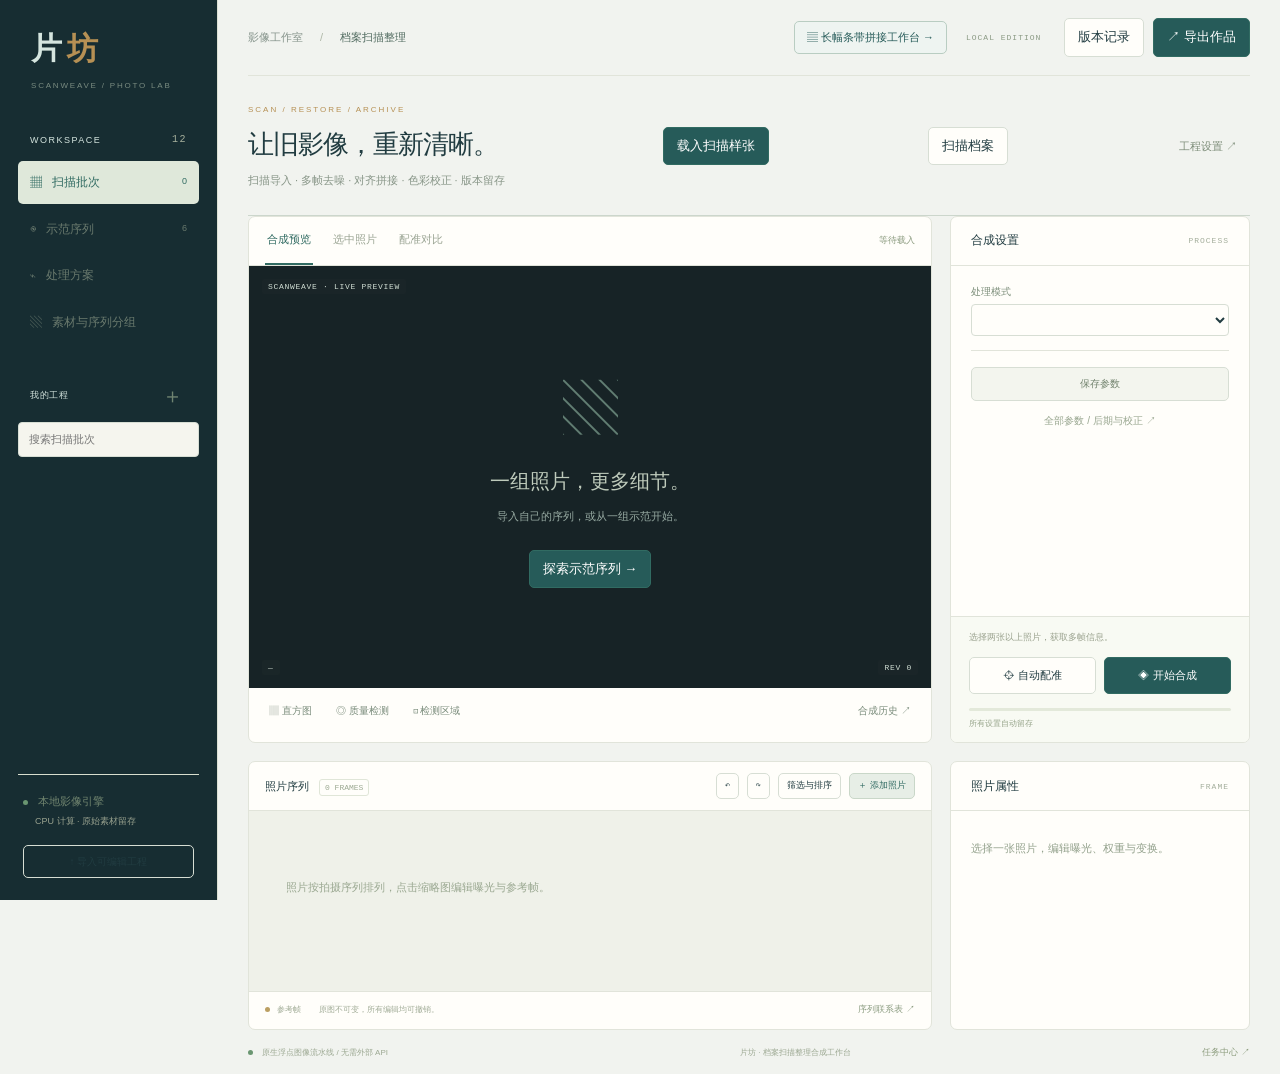
==== commit 5c57dc0a: "Capture remaining task output" ====
--- a/templates/index.html
+++ b/templates/index.html
@@ -1,10 +1,10 @@
 <!doctype html><html lang="zh-CN"><head><meta charset="utf-8"><meta name="viewport" content="width=device-width,initial-scale=1"><title>片坊 · ScanWeave 扫描整理</title><link rel="stylesheet" href="/static/style.css"></head><body>
 <aside class="sidebar"><a class="logo" href="/">片<span>坊</span><small>SCANWEAVE / PHOTO LAB</small></a><div class="section-cap">WORKSPACE <span>12</span></div><button class="nav active" id="projectsNav">▦ &nbsp; 扫描批次 <b id="projectCount">0</b></button><button class="nav" id="demoNav">◉ &nbsp; 示范序列 <b>6</b></button><button class="nav" id="profilesNav">⌁ &nbsp; 处理方案</button><button class="nav" id="assetsNav">▧ &nbsp; 素材与序列分组</button><div class="section-cap projects-label">我的工程 <button id="newProject" title="新建工程">＋</button></div><input id="projectSearch" placeholder="搜索扫描批次"><div id="projectList" class="project-list"></div><div class="sidebar-bottom"><span class="online-dot"></span> 本地影像引擎<small>CPU 计算 · 原始素材留存</small><button id="importProject">↑ 导入可编辑工程</button></div></aside>
-<main><header><div class="breadcrumb">影像工作室 <i>/</i> <strong>档案扫描整理</strong></div><div class="header-actions"><span class="local-badge">LOCAL EDITION</span><button id="snapshotsBtn">版本记录</button><button id="exportBtn" class="primary">↗ 导出作品</button></div></header>
+<main><header><div class="breadcrumb">影像工作室 <i>/</i> <strong>档案扫描整理</strong></div><div class="header-actions"><a class="strip-entry-link" href="/strip-workbench">▤ 长幅条带拼接工作台 →</a><span class="local-badge">LOCAL EDITION</span><button id="snapshotsBtn">版本记录</button><button id="exportBtn" class="primary">↗ 导出作品</button></div></header>
 <section class="heading"><div><div class="eyebrow">SCAN / RESTORE / ARCHIVE</div><h1 id="projectTitle">让旧影像，重新清晰。</h1><p id="projectNotes">扫描导入 · 多帧去噪 · 对齐拼接 · 色彩校正 · 版本留存</p></div><button id="scanDemo" class="primary">载入扫描样张</button><button id="scanManifest">扫描档案</button><button id="projectSettings" class="icon-button">工程设置 ↗</button></section>
-<div class="workspace"><section class="viewer panel"><div class="panel-bar"><div class="tabs-inline"><button class="selected" data-view="result">合成预览</button><button data-view="frame">选中照片</button><button id="compareBtn">配准对比</button></div><span id="resultStatus" class="state">等待载入</span></div><div class="photo-stage" id="photoStage"><canvas id="hero" class="browse-canvas" aria-label="扫描整理预览"></canvas><div class="empty-state" id="emptyState"><div class="frame-symbol">▧</div><h2>一组照片，更多细节。</h2><p>导入自己的序列，或从一组示范开始。</p><button id="startDemo" class="primary">探索示范序列 →</button></div><div class="stage-corner top-left">SCANWEAVE · LIVE PREVIEW <span id="browseLevel" class="browse-badge"></span></div><div class="stage-corner bottom-left" id="imageDimensions">—</div><div class="stage-corner bottom-right" id="revisionBadge">REV 0</div><div class="zoom-hint" id="zoomHint">滚轮 / 双击放大 · 拖动平移</div></div><div class="viewer-tools"><div class="row"><button id="zoomOut" title="缩小">−</button><button id="zoomFit">适应窗口</button><button id="zoomIn" title="放大">＋</button><button id="zoomActual">1:1</button><button id="histogramBtn">▥ 直方图</button><button id="diagnosticsBtn">◎ 质量检测</button><button id="regionsBtn">⊡ 检测区域</button></div><button id="historyResultsBtn">合成历史 ↗</button></div></section>
+<div class="workspace"><section class="viewer panel"><div class="panel-bar"><div class="tabs-inline"><button class="selected" data-view="result">合成预览</button><button data-view="frame">选中照片</button><button id="compareBtn">配准对比</button></div><span id="resultStatus" class="state">等待载入</span></div><div class="photo-stage"><img id="hero" alt="扫描整理预览" hidden><div class="empty-state" id="emptyState"><div class="frame-symbol">▧</div><h2>一组照片，更多细节。</h2><p>导入自己的序列，或从一组示范开始。</p><button id="startDemo" class="primary">探索示范序列 →</button></div><div class="stage-corner top-left">SCANWEAVE · LIVE PREVIEW</div><div class="stage-corner bottom-left" id="imageDimensions">—</div><div class="stage-corner bottom-right" id="revisionBadge">REV 0</div></div><div class="viewer-tools"><div class="row"><button id="histogramBtn">▥ 直方图</button><button id="diagnosticsBtn">◎ 质量检测</button><button id="regionsBtn">⊡ 检测区域</button></div><button id="historyResultsBtn">合成历史 ↗</button></div></section>
 <aside class="controls panel"><div class="control-title"><span>合成设置</span><span class="small-cap">PROCESS</span></div><div class="control-body"><label class="field">处理模式<select id="modeSelect"></select></label><p class="mode-description" id="modeDescription"></p><div class="control-divider"></div><form id="modeForm"><div id="modeParams"></div><button type="submit" id="applyModeSettings" class="wide quiet">保存参数</button></form><button id="allSettingsBtn" class="text-button wide">全部参数 / 后期与校正 ↗</button></div><div class="action-dock"><div id="preflightHint" class="tiny">选择两张以上照片，获取多帧信息。</div><div class="row"><button id="alignBtn">⌖ 自动配准</button><button id="processBtn" class="primary">◈ 开始合成</button></div><div class="progress-track"><div id="progressBar"></div></div><div id="progressLabel">所有设置自动留存</div></div></aside>
 <section class="sequence panel"><div class="panel-bar"><div><b>照片序列</b><span class="count-chip" id="frameCount">0 FRAMES</span></div><div class="row"><button id="undoBtn" title="撤销">↶</button><button id="redoBtn" title="重做">↷</button><button id="curationBtn">筛选与排序</button><button id="uploadBtn" class="primary pale">＋ 添加照片</button></div></div><div id="filmstrip" class="filmstrip"><div class="filmstrip-empty">照片按拍摄序列排列，点击缩略图编辑曝光与参考帧。</div></div><div class="sequence-footer"><span><i class="reference-dot"></i> 参考帧</span><span id="sequenceSummary">原图不可变，所有编辑均可撤销。</span><button id="contactBtn">序列联系表 ↗</button></div></section>
 <section class="frame-properties panel"><div class="control-title"><span>照片属性</span><span id="selectedFrameIndex" class="small-cap">FRAME</span></div><div id="frameInspector" class="control-body"><p class="muted">选择一张照片，编辑曝光、权重与变换。</p></div></section></div>
 <footer><span><i class="online-dot"></i> 原生浮点图像流水线 / 无需外部 API</span><span id="footerHint">片坊 · 档案扫描整理合成工作台</span><button id="jobsBtn">任务中心 ↗</button></footer></main>
-<dialog id="dialog"><div class="dialog-head"><h2 id="dialogTitle"></h2><button id="closeDialog">✕</button></div><div id="dialogBody"></div></dialog><div id="toast" role="status"></div><input type="file" id="uploadFiles" multiple hidden accept="image/*"><input type="file" id="importFile" hidden accept=".zip"><script src="/static/viewer.js"></script><script src="/static/app.js"></script><script src="/static/scanner.js"></script></body></html>
+<dialog id="dialog"><div class="dialog-head"><h2 id="dialogTitle"></h2><button id="closeDialog">✕</button></div><div id="dialogBody"></div></dialog><div id="toast" role="status"></div><input type="file" id="uploadFiles" multiple hidden accept="image/*"><input type="file" id="importFile" hidden accept=".zip"><script src="/static/app.js"></script><script src="/static/scanner.js"></script></body></html>
--- a/static/style.css
+++ b/static/style.css
@@ -1,3 +1,6 @@
-:root{--ink:#213c41;--muted:#82908e;--paper:#f5f4ef;--panel:#fffefa;--line:#e1e4da;--teal:#316b62;--teal-light:#e7eee6;--gold:#b69054;--dark:#202b2e}*{box-sizing:border-box}body{margin:0;background:var(--paper);color:var(--ink);font:13px/1.55 Inter,"Noto Sans CJK SC","Microsoft YaHei",sans-serif}button,input,textarea,select{font:inherit}button{background:#fffefa;border:1px solid #d7ded4;padding:8px 13px;border-radius:5px;color:var(--ink);cursor:pointer;transition:.15s}button:hover{border-color:var(--teal);color:var(--teal)}button:disabled{opacity:.4;cursor:wait}.primary{background:var(--teal);color:#fff;border-color:var(--teal);font-weight:500}.primary:hover{background:#28594f;color:#fff}.primary.pale{background:var(--teal-light);border-color:#c9d7c8;color:var(--teal)}input,select,textarea{background:#fffefa;color:var(--ink);border:1px solid #d7ded4;border-radius:4px;padding:8px 10px;outline:none;max-width:100%}input:focus,select:focus,textarea:focus{border-color:var(--teal)}input[type=checkbox]{accent-color:var(--teal)}textarea{min-height:84px;resize:vertical}input[type=color]{height:37px;padding:4px;width:100%}.sidebar{position:fixed;inset:0 auto 0 0;width:218px;padding:30px 18px 22px;background:#eeeee6;border-right:1px solid #dce1d4;display:flex;flex-direction:column}.logo{font:600 31px/1.2 serif;letter-spacing:5px;color:var(--ink);text-decoration:none;display:block;margin:0 13px 42px}.logo span{color:var(--gold)}.logo small{display:block;font:8px/1.5 sans-serif;letter-spacing:1.8px;margin-top:13px;color:#798b80}.section-cap{font-size:9px;letter-spacing:1.5px;color:#889386;margin:0 12px 13px}.section-cap>span{float:right;font:10px monospace;color:#a6af9c}.nav{padding:12px;text-align:left;background:transparent;border:0;font-size:12px;color:#69796d;margin-bottom:4px}.nav b{float:right;font-size:9px;font-weight:400;padding-top:2px}.nav.active{background:#dfe8da;color:var(--teal);font-weight:500}.projects-label{display:flex;align-items:center;justify-content:space-between;letter-spacing:.5px;margin-top:32px;margin-bottom:10px}.projects-label button{padding:0 4px;border:0;background:none;font-size:21px;color:#708471}.sidebar>input{background:#f5f5ee;font-size:11px;width:100%;margin-bottom:12px}.project-list{overflow:auto;flex:1}.project-entry{padding:13px 10px;border-bottom:1px solid #dfe3d7;cursor:pointer;display:flex;gap:10px;align-items:center}.project-entry:hover,.project-entry.active{background:#e1e9db;border-radius:5px}.project-entry .project-icon{height:28px;width:26px;color:#7e9b85;border:1px solid #bac9b4;display:grid;place-items:center;border-radius:3px;font-size:18px;flex-shrink:0}.project-entry strong{font-size:11px;font-weight:500;display:block}.project-entry small{font-size:8px;color:#91a087;display:block;margin-top:3px}.sidebar-bottom{border-top:1px solid #d8dece;padding:18px 5px 0;font-size:11px;color:#71856f}.sidebar-bottom small{display:block;padding:5px 0 16px 12px;font-size:9px;color:#99a28f}.sidebar-bottom button{font-size:10px;width:100%;background:none}.online-dot{display:inline-block;width:5px;height:5px;border-radius:50%;background:#6a9671;margin-right:7px}main{margin-left:218px;padding:0 30px 10px}header{height:76px;display:flex;align-items:center;justify-content:space-between;border-bottom:1px solid var(--line)}.breadcrumb{font-size:11px;color:#85938b}.breadcrumb strong{color:#526c61;font-weight:400}.breadcrumb i{font-style:normal;margin:0 14px;color:#aeb7a7}.header-actions{display:flex;align-items:center;gap:9px}.local-badge{font:8px monospace;letter-spacing:1px;color:#8b9a84;margin-right:14px}.heading{display:flex;justify-content:space-between;align-items:center;padding:28px 0 26px}.eyebrow{font-size:8px;color:var(--gold);letter-spacing:2px}h1{font-weight:500;font-size:26px;letter-spacing:.5px;margin:8px 0 7px}.heading p{font-size:11px;color:#879587;margin:0;max-width:820px}.icon-button{background:transparent;border:0;font-size:11px;color:#7c8c78}.workspace{display:grid;grid-template-columns:minmax(500px,1fr) 300px;gap:18px}.panel{background:var(--panel);border:1px solid var(--line);border-radius:7px;overflow:hidden}.panel-bar{height:49px;display:flex;justify-content:space-between;align-items:center;padding:0 16px;font-size:11px;border-bottom:1px solid var(--line)}.tabs-inline{display:flex;align-items:stretch;height:100%;gap:18px}.tabs-inline button{border:0;border-radius:0;background:none;padding:0 2px;font-size:11px;color:#9aa493;border-bottom:2px solid transparent}.tabs-inline button.selected{color:var(--teal);border-bottom-color:var(--teal)}.state{font-size:9px;color:#8a9a7e}.state.ready{color:var(--teal)}.photo-stage{height:422px;background:#263337;display:flex;align-items:center;justify-content:center;position:relative;overflow:hidden}.stage-corner{position:absolute;font:8px monospace;letter-spacing:.7px;color:#c5d0c2a8;pointer-events:none;background:#1e292a80;padding:3px 6px;border-radius:2px}.top-left{top:13px;left:13px}.bottom-left{bottom:13px;left:13px}.bottom-right{bottom:13px;right:13px}.photo-stage>img{width:100%;height:100%;object-fit:contain}.browse-canvas{width:100%;height:100%;display:block;cursor:zoom-in;touch-action:none}.photo-stage.zoomed .browse-canvas{cursor:grab}.photo-stage.panning .browse-canvas{cursor:grabbing}.zoom-hint{position:absolute;right:13px;top:13px;font:8px monospace;letter-spacing:.4px;color:#c5d0c2a8;background:#1e292a80;padding:3px 6px;border-radius:2px;pointer-events:none;opacity:0;transition:opacity .2s}.photo-stage:hover .zoom-hint{opacity:1}.browse-badge{color:#d6c48a;margin-left:6px}.browse-status{position:absolute;left:50%;bottom:12px;transform:translateX(-50%);font:9px monospace;color:#dbe6d6;background:#182423b8;padding:4px 10px;border-radius:3px;pointer-events:none;opacity:0;transition:opacity .2s}.browse-status.show{opacity:1}.viewer-tools .row button{min-width:26px}.empty-state{text-align:center;color:#becabb}.empty-state h2{font-size:20px;font-weight:400;margin:15px 0 8px}.empty-state p{font-size:11px;color:#97aaa2}.empty-state button{margin-top:14px}.frame-symbol{font-size:55px;color:#617d72}.browse-canvas{width:100%;height:100%;display:block;cursor:zoom-in;touch-action:none}.photo-stage.zoomed .browse-canvas{cursor:grab}.photo-stage.panning .browse-canvas{cursor:grabbing}.zoom-hint{position:absolute;right:13px;top:13px;font:8px monospace;letter-spacing:.4px;color:#c5d0c2a8;background:#1e292a80;padding:3px 6px;border-radius:2px;pointer-events:none;opacity:0;transition:opacity .2s}.photo-stage:hover .zoom-hint{opacity:1}.browse-badge{color:#d6c48a;margin-left:6px}.viewer-tools .row button{min-width:26px}.viewer-tools{display:flex;align-items:center;justify-content:space-between;height:47px;padding:0 12px}.viewer-tools button{font-size:10px;background:none;border:0;color:#7a8c7b;padding:5px 8px}.row{display:flex;gap:8px;align-items:center}.control-title{height:49px;padding:0 20px;display:flex;align-items:center;justify-content:space-between;border-bottom:1px solid var(--line);font-size:12px;font-weight:500}.small-cap{font:8px monospace;color:#a3ad9b;letter-spacing:1px}.control-body{padding:18px 20px}.controls .control-body{height:350px;overflow:auto}.field{display:block;font-size:10px;color:#7c8e7a;margin-bottom:12px}.field>input,.field>textarea,.field>select{display:block;width:100%;font-size:11px;margin-top:5px}.field.inline-check{display:flex;gap:8px;align-items:center;margin:10px 0}.field.inline-check>input{width:auto;margin:0}.mode-description{font-size:10px;color:#a1ab97;line-height:1.7;margin:0 0 14px}.control-divider{height:1px;background:var(--line);margin-bottom:16px}.wide{width:100%}.quiet{background:#f3f5ee;color:#72836e;font-size:10px}.text-button{background:none;border:0;font-size:10px;color:#97a58e;padding:12px 0 0}.action-dock{border-top:1px solid var(--line);padding:14px 18px 12px;background:#f8faf3}.action-dock .row button{flex:1;font-size:11px;padding:9px 7px}.tiny{font-size:9px;color:#99a18d;margin-bottom:12px}.progress-track{height:3px;background:#e3e9da;border-radius:4px;margin-top:14px;overflow:hidden}.progress-track>div{height:100%;width:0%;background:var(--teal);transition:width .2s}#progressLabel{font-size:8px;color:#96a48a;margin-top:7px}.sequence .panel-bar b{font-weight:500}.sequence .panel-bar button{font-size:9px;padding:5px 8px}.count-chip{font:8px monospace;border:1px solid #e0e6d8;border-radius:3px;padding:3px 5px;color:#9ca992;margin-left:10px}.filmstrip{height:180px;display:flex;gap:12px;overflow:auto;padding:18px 17px;background:#eff1e9;align-items:flex-start}.frame-card{width:148px;flex-shrink:0;position:relative;cursor:pointer}.frame-card img{width:100%;height:95px;object-fit:cover;border:2px solid transparent;border-radius:4px;background:#243337}.frame-card.selected img{border-color:var(--teal)}.frame-card.disabled img{opacity:.35;filter:grayscale(1)}.frame-topline{position:absolute;left:6px;top:6px;right:6px;display:flex;justify-content:space-between;align-items:center;color:white;font:8px monospace}.frame-topline span{background:#152c36b0;padding:1px 5px;border-radius:2px}.frame-topline input{margin:0;width:11px;height:11px;accent-color:var(--teal)}.frame-card h4{font-size:9px;font-weight:400;margin:5px 0 1px;color:#5f7765;white-space:nowrap;overflow:hidden;text-overflow:ellipsis}.frame-card .exposure{display:flex;justify-content:space-between;font:8px monospace;color:#9eaa96}.reference-star{color:#d7bd77}.filmstrip-empty{font-size:11px;color:#9aa891;padding:50px 20px}.sequence-footer{height:37px;padding:0 16px;display:flex;align-items:center;gap:18px;color:#a0ab96;font-size:8px;border-top:1px solid var(--line)}.reference-dot{display:inline-block;width:5px;height:5px;border-radius:50%;background:#bb9f62;margin-right:5px}.sequence-footer button{margin-left:auto;border:0;background:none;padding:0;font-size:9px;color:#8b9c80}.frame-properties .control-body{height:218px;overflow:auto}.frame-properties .field{margin-bottom:10px}.frame-properties .row button{font-size:9px;padding:6px;flex:1}.form-grid{display:grid;grid-template-columns:1fr 1fr;gap:0 14px}.form-grid .full{grid-column:1/-1}footer{display:flex;justify-content:space-between;align-items:center;font-size:8px;color:#9ca892;padding:16px 0 4px}footer button{border:0;background:none;padding:0;font-size:9px;color:#8c9c7d}.muted{font-size:11px;color:#94a28d}.dialog-head{padding:20px 24px;border-bottom:1px solid var(--line);display:flex;justify-content:space-between;align-items:center;background:#fffefa;position:sticky;top:0;z-index:2}.dialog-head h2{margin:0;font-size:18px;font-weight:500}.dialog-head button{border:0;background:none;padding:2px 5px}dialog{padding:0;border:1px solid #ced9c8;border-radius:9px;background:var(--panel);color:var(--ink);width:min(900px,94vw);max-height:90vh;box-shadow:0 25px 90px #1b30274d}dialog::backdrop{background:#233a337d;backdrop-filter:blur(5px)}#dialogBody{padding:24px;max-height:76vh;overflow:auto}.catalog{display:grid;grid-template-columns:repeat(3,1fr);gap:14px}.demo-card{border:1px solid #dce3d4;padding:18px;border-radius:6px;cursor:pointer;background:#f9faf4}.demo-card:hover{border-color:var(--teal)}.demo-art{height:100px;border-radius:4px;background:#c7d4bb;position:relative;overflow:hidden}.demo-art .window{position:absolute;width:55%;height:74%;right:10%;top:10%;background:#b1d1cc;border:5px solid #4f6d67}.demo-art .window:after{content:'';position:absolute;height:100%;width:5px;background:#4f6d67;left:45%}.demo-art .pot{position:absolute;width:24%;height:40%;bottom:8%;left:13%;background:#c99e64;border-radius:8% 8% 40% 40%;transform:rotate(-4deg)}.demo-art .leaf{position:absolute;width:28%;height:38%;bottom:38%;left:10%;background:#70936c;border-radius:90% 10% 80% 20%;transform:rotate(-18deg)}.demo-card h3{font-size:12px;font-weight:500;margin:16px 0 5px}.demo-card p{font-size:10px;color:#94a08b;line-height:1.7}.demo-card small{font:8px monospace;letter-spacing:1px;color:#9d956c}.section-title{margin:18px 0 12px;color:#6b8069;font-size:11px}.dialog-actions{display:flex;justify-content:flex-end;gap:8px;margin-top:20px}.dialog-image{max-width:100%;max-height:62vh;object-fit:contain;display:block;margin:auto}.tabs{display:flex;flex-wrap:wrap;gap:6px;margin-bottom:16px}.tabs button{font-size:10px;padding:6px 10px}.tabs button.active{background:var(--teal-light);border-color:#b2c8ae}.tool-grid{display:grid;grid-template-columns:repeat(3,1fr);gap:8px}.tool-grid button{font-size:11px;padding:12px;text-align:left}.tool-grid small{font-size:9px;color:#98a78d;display:block}.job-entry{padding:14px;border:1px solid var(--line);border-radius:5px;margin-bottom:12px}.job-entry progress{accent-color:var(--teal);width:100%;height:5px}.job-entry .row{font-size:10px;justify-content:space-between}.job-entry a,a.download{color:var(--teal);font-size:11px}.warning{padding:12px;border-radius:4px;background:#f3ead8;color:#a0824c;font-size:11px;margin:10px 0}.data-table{width:100%;font-size:11px;border-collapse:collapse}.data-table td,.data-table th{padding:9px;border-bottom:1px solid var(--line);text-align:left}.data-table th{font-weight:500;color:#7c8e72}pre{font-size:10px;white-space:pre-wrap;word-break:break-word;background:#f0f3e9;padding:15px;color:#5f765f;border-radius:4px;max-height:400px;overflow:auto}.mask-canvas{display:block;width:min(620px,100%);height:auto;max-height:50vh;object-fit:contain;background:#222;cursor:crosshair;touch-action:none;border:1px solid #a3b99e;margin:16px auto}.asset-grid{display:grid;grid-template-columns:repeat(4,1fr);gap:12px}.asset-card{border:1px solid var(--line);padding:8px;border-radius:4px;font-size:10px}.asset-card img{width:100%;height:90px;object-fit:cover}.asset-card input{margin-right:5px}#toast{position:fixed;bottom:25px;left:50%;transform:translateX(-50%);border-radius:5px;padding:12px 23px;background:#31594d;color:#f3f5e9;font-size:12px;box-shadow:0 8px 35px #304b3c3d;z-index:99;max-width:80vw;opacity:0;pointer-events:none}#toast.show{opacity:1}@media(min-width:1600px){main{padding:0 42px}.sidebar{width:240px}main{margin-left:240px}.workspace{grid-template-columns:minmax(600px,1fr) 330px}.photo-stage{height:490px}.controls .control-body{height:418px}.filmstrip{height:190px}.frame-card{width:165px}.frame-card img{height:104px}.frame-properties .control-body{height:228px}}@media(max-width:1130px){.sidebar{width:180px;padding:25px 12px}main{margin-left:180px;padding:0 18px}.workspace{grid-template-columns:minmax(340px,1fr) 270px;gap:12px}.photo-stage{height:390px}.controls .control-body{height:318px}.viewer-tools button{padding:4px;font-size:9px}.heading p{max-width:600px}.local-badge{display:none}.tabs-inline{gap:12px}.control-body{padding:15px}.control-title{padding:0 15px}.frame-card{width:132px}.frame-card img{height:88px}.sequenceSummary{display:none}}@media(max-width:760px){.sidebar{position:relative;width:100%;display:block;padding:16px}.logo{display:inline-block;font-size:24px;margin:0 10px 0 0}.logo small,.section-cap,.project-list,.sidebar>input,.sidebar-bottom{display:none}.nav{display:inline-block;font-size:10px;padding:5px;margin:0}.nav b{display:none}main{margin-left:0;padding:0 12px}header{height:58px}.breadcrumb{display:none}.heading{padding:20px 0}h1{font-size:22px}.heading p{font-size:10px;max-width:90vw}.icon-button{display:none}.workspace{display:flex;flex-direction:column}.photo-stage{height:310px}.controls .control-body{height:auto;max-height:340px}.control-title{height:43px}.sequence{order:1}.controls{order:2}.frame-properties{order:3}.frame-properties .control-body{height:auto;max-height:360px}.catalog{grid-template-columns:1fr 1fr}.tool-grid{grid-template-columns:1fr 1fr}.asset-grid{grid-template-columns:1fr 1fr}footer{font-size:8px}#footerHint{display:none}.sequence-footer{gap:10px}#sequenceSummary{display:none}.viewer-tools .row{gap:3px}}
+:root{--ink:#213c41;--muted:#82908e;--paper:#f5f4ef;--panel:#fffefa;--line:#e1e4da;--teal:#316b62;--teal-light:#e7eee6;--gold:#b69054;--dark:#202b2e}*{box-sizing:border-box}body{margin:0;background:var(--paper);color:var(--ink);font:13px/1.55 Inter,"Noto Sans CJK SC","Microsoft YaHei",sans-serif}button,input,textarea,select{font:inherit}button{background:#fffefa;border:1px solid #d7ded4;padding:8px 13px;border-radius:5px;color:var(--ink);cursor:pointer;transition:.15s}button:hover{border-color:var(--teal);color:var(--teal)}button:disabled{opacity:.4;cursor:wait}.primary{background:var(--teal);color:#fff;border-color:var(--teal);font-weight:500}.primary:hover{background:#28594f;color:#fff}.primary.pale{background:var(--teal-light);border-color:#c9d7c8;color:var(--teal)}input,select,textarea{background:#fffefa;color:var(--ink);border:1px solid #d7ded4;border-radius:4px;padding:8px 10px;outline:none;max-width:100%}input:focus,select:focus,textarea:focus{border-color:var(--teal)}input[type=checkbox]{accent-color:var(--teal)}textarea{min-height:84px;resize:vertical}input[type=color]{height:37px;padding:4px;width:100%}.sidebar{position:fixed;inset:0 auto 0 0;width:218px;padding:30px 18px 22px;background:#eeeee6;border-right:1px solid #dce1d4;display:flex;flex-direction:column}.logo{font:600 31px/1.2 serif;letter-spacing:5px;color:var(--ink);text-decoration:none;display:block;margin:0 13px 42px}.logo span{color:var(--gold)}.logo small{display:block;font:8px/1.5 sans-serif;letter-spacing:1.8px;margin-top:13px;color:#798b80}.section-cap{font-size:9px;letter-spacing:1.5px;color:#889386;margin:0 12px 13px}.section-cap>span{float:right;font:10px monospace;color:#a6af9c}.nav{padding:12px;text-align:left;background:transparent;border:0;font-size:12px;color:#69796d;margin-bottom:4px}.nav b{float:right;font-size:9px;font-weight:400;padding-top:2px}.nav.active{background:#dfe8da;color:var(--teal);font-weight:500}.projects-label{display:flex;align-items:center;justify-content:space-between;letter-spacing:.5px;margin-top:32px;margin-bottom:10px}.projects-label button{padding:0 4px;border:0;background:none;font-size:21px;color:#708471}.sidebar>input{background:#f5f5ee;font-size:11px;width:100%;margin-bottom:12px}.project-list{overflow:auto;flex:1}.project-entry{padding:13px 10px;border-bottom:1px solid #dfe3d7;cursor:pointer;display:flex;gap:10px;align-items:center}.project-entry:hover,.project-entry.active{background:#e1e9db;border-radius:5px}.project-entry .project-icon{height:28px;width:26px;color:#7e9b85;border:1px solid #bac9b4;display:grid;place-items:center;border-radius:3px;font-size:18px;flex-shrink:0}.project-entry strong{font-size:11px;font-weight:500;display:block}.project-entry small{font-size:8px;color:#91a087;display:block;margin-top:3px}.sidebar-bottom{border-top:1px solid #d8dece;padding:18px 5px 0;font-size:11px;color:#71856f}.sidebar-bottom small{display:block;padding:5px 0 16px 12px;font-size:9px;color:#99a28f}.sidebar-bottom button{font-size:10px;width:100%;background:none}.online-dot{display:inline-block;width:5px;height:5px;border-radius:50%;background:#6a9671;margin-right:7px}main{margin-left:218px;padding:0 30px 10px}header{height:76px;display:flex;align-items:center;justify-content:space-between;border-bottom:1px solid var(--line)}.breadcrumb{font-size:11px;color:#85938b}.breadcrumb strong{color:#526c61;font-weight:400}.breadcrumb i{font-style:normal;margin:0 14px;color:#aeb7a7}.header-actions{display:flex;align-items:center;gap:9px}.local-badge{font:8px monospace;letter-spacing:1px;color:#8b9a84;margin-right:14px}.heading{display:flex;justify-content:space-between;align-items:center;padding:28px 0 26px}.eyebrow{font-size:8px;color:var(--gold);letter-spacing:2px}h1{font-weight:500;font-size:26px;letter-spacing:.5px;margin:8px 0 7px}.heading p{font-size:11px;color:#879587;margin:0;max-width:820px}.icon-button{background:transparent;border:0;font-size:11px;color:#7c8c78}.workspace{display:grid;grid-template-columns:minmax(500px,1fr) 300px;gap:18px}.panel{background:var(--panel);border:1px solid var(--line);border-radius:7px;overflow:hidden}.panel-bar{height:49px;display:flex;justify-content:space-between;align-items:center;padding:0 16px;font-size:11px;border-bottom:1px solid var(--line)}.tabs-inline{display:flex;align-items:stretch;height:100%;gap:18px}.tabs-inline button{border:0;border-radius:0;background:none;padding:0 2px;font-size:11px;color:#9aa493;border-bottom:2px solid transparent}.tabs-inline button.selected{color:var(--teal);border-bottom-color:var(--teal)}.state{font-size:9px;color:#8a9a7e}.state.ready{color:var(--teal)}.photo-stage{height:422px;background:#263337;display:flex;align-items:center;justify-content:center;position:relative;overflow:hidden}.photo-stage>img{width:100%;height:100%;object-fit:contain}.stage-corner{position:absolute;font:8px monospace;letter-spacing:.7px;color:#c5d0c2a8;pointer-events:none;background:#1e292a80;padding:3px 6px;border-radius:2px}.top-left{top:13px;left:13px}.bottom-left{bottom:13px;left:13px}.bottom-right{bottom:13px;right:13px}.empty-state{text-align:center;color:#becabb}.empty-state h2{font-size:20px;font-weight:400;margin:15px 0 8px}.empty-state p{font-size:11px;color:#97aaa2}.empty-state button{margin-top:14px}.frame-symbol{font-size:55px;color:#617d72}.viewer-tools{display:flex;align-items:center;justify-content:space-between;height:47px;padding:0 12px}.viewer-tools button{font-size:10px;background:none;border:0;color:#7a8c7b;padding:5px 8px}.row{display:flex;gap:8px;align-items:center}.control-title{height:49px;padding:0 20px;display:flex;align-items:center;justify-content:space-between;border-bottom:1px solid var(--line);font-size:12px;font-weight:500}.small-cap{font:8px monospace;color:#a3ad9b;letter-spacing:1px}.control-body{padding:18px 20px}.controls .control-body{height:350px;overflow:auto}.field{display:block;font-size:10px;color:#7c8e7a;margin-bottom:12px}.field>input,.field>textarea,.field>select{display:block;width:100%;font-size:11px;margin-top:5px}.field.inline-check{display:flex;gap:8px;align-items:center;margin:10px 0}.field.inline-check>input{width:auto;margin:0}.mode-description{font-size:10px;color:#a1ab97;line-height:1.7;margin:0 0 14px}.control-divider{height:1px;background:var(--line);margin-bottom:16px}.wide{width:100%}.quiet{background:#f3f5ee;color:#72836e;font-size:10px}.text-button{background:none;border:0;font-size:10px;color:#97a58e;padding:12px 0 0}.action-dock{border-top:1px solid var(--line);padding:14px 18px 12px;background:#f8faf3}.action-dock .row button{flex:1;font-size:11px;padding:9px 7px}.tiny{font-size:9px;color:#99a18d;margin-bottom:12px}.progress-track{height:3px;background:#e3e9da;border-radius:4px;margin-top:14px;overflow:hidden}.progress-track>div{height:100%;width:0%;background:var(--teal);transition:width .2s}#progressLabel{font-size:8px;color:#96a48a;margin-top:7px}.sequence .panel-bar b{font-weight:500}.sequence .panel-bar button{font-size:9px;padding:5px 8px}.count-chip{font:8px monospace;border:1px solid #e0e6d8;border-radius:3px;padding:3px 5px;color:#9ca992;margin-left:10px}.filmstrip{height:180px;display:flex;gap:12px;overflow:auto;padding:18px 17px;background:#eff1e9;align-items:flex-start}.frame-card{width:148px;flex-shrink:0;position:relative;cursor:pointer}.frame-card img{width:100%;height:95px;object-fit:cover;border:2px solid transparent;border-radius:4px;background:#243337}.frame-card.selected img{border-color:var(--teal)}.frame-card.disabled img{opacity:.35;filter:grayscale(1)}.frame-topline{position:absolute;left:6px;top:6px;right:6px;display:flex;justify-content:space-between;align-items:center;color:white;font:8px monospace}.frame-topline span{background:#152c36b0;padding:1px 5px;border-radius:2px}.frame-topline input{margin:0;width:11px;height:11px;accent-color:var(--teal)}.frame-card h4{font-size:9px;font-weight:400;margin:5px 0 1px;color:#5f7765;white-space:nowrap;overflow:hidden;text-overflow:ellipsis}.frame-card .exposure{display:flex;justify-content:space-between;font:8px monospace;color:#9eaa96}.reference-star{color:#d7bd77}.filmstrip-empty{font-size:11px;color:#9aa891;padding:50px 20px}.sequence-footer{height:37px;padding:0 16px;display:flex;align-items:center;gap:18px;color:#a0ab96;font-size:8px;border-top:1px solid var(--line)}.reference-dot{display:inline-block;width:5px;height:5px;border-radius:50%;background:#bb9f62;margin-right:5px}.sequence-footer button{margin-left:auto;border:0;background:none;padding:0;font-size:9px;color:#8b9c80}.frame-properties .control-body{height:218px;overflow:auto}.frame-properties .field{margin-bottom:10px}.frame-properties .row button{font-size:9px;padding:6px;flex:1}.form-grid{display:grid;grid-template-columns:1fr 1fr;gap:0 14px}.form-grid .full{grid-column:1/-1}footer{display:flex;justify-content:space-between;align-items:center;font-size:8px;color:#9ca892;padding:16px 0 4px}footer button{border:0;background:none;padding:0;font-size:9px;color:#8c9c7d}.muted{font-size:11px;color:#94a28d}.dialog-head{padding:20px 24px;border-bottom:1px solid var(--line);display:flex;justify-content:space-between;align-items:center;background:#fffefa;position:sticky;top:0;z-index:2}.dialog-head h2{margin:0;font-size:18px;font-weight:500}.dialog-head button{border:0;background:none;padding:2px 5px}dialog{padding:0;border:1px solid #ced9c8;border-radius:9px;background:var(--panel);color:var(--ink);width:min(900px,94vw);max-height:90vh;box-shadow:0 25px 90px #1b30274d}dialog::backdrop{background:#233a337d;backdrop-filter:blur(5px)}#dialogBody{padding:24px;max-height:76vh;overflow:auto}.catalog{display:grid;grid-template-columns:repeat(3,1fr);gap:14px}.demo-card{border:1px solid #dce3d4;padding:18px;border-radius:6px;cursor:pointer;background:#f9faf4}.demo-card:hover{border-color:var(--teal)}.demo-art{height:100px;border-radius:4px;background:#c7d4bb;position:relative;overflow:hidden}.demo-art .window{position:absolute;width:55%;height:74%;right:10%;top:10%;background:#b1d1cc;border:5px solid #4f6d67}.demo-art .window:after{content:'';position:absolute;height:100%;width:5px;background:#4f6d67;left:45%}.demo-art .pot{position:absolute;width:24%;height:40%;bottom:8%;left:13%;background:#c99e64;border-radius:8% 8% 40% 40%;transform:rotate(-4deg)}.demo-art .leaf{position:absolute;width:28%;height:38%;bottom:38%;left:10%;background:#70936c;border-radius:90% 10% 80% 20%;transform:rotate(-18deg)}.demo-card h3{font-size:12px;font-weight:500;margin:16px 0 5px}.demo-card p{font-size:10px;color:#94a08b;line-height:1.7}.demo-card small{font:8px monospace;letter-spacing:1px;color:#9d956c}.section-title{margin:18px 0 12px;color:#6b8069;font-size:11px}.dialog-actions{display:flex;justify-content:flex-end;gap:8px;margin-top:20px}.dialog-image{max-width:100%;max-height:62vh;object-fit:contain;display:block;margin:auto}.tabs{display:flex;flex-wrap:wrap;gap:6px;margin-bottom:16px}.tabs button{font-size:10px;padding:6px 10px}.tabs button.active{background:var(--teal-light);border-color:#b2c8ae}.tool-grid{display:grid;grid-template-columns:repeat(3,1fr);gap:8px}.tool-grid button{font-size:11px;padding:12px;text-align:left}.tool-grid small{font-size:9px;color:#98a78d;display:block}.job-entry{padding:14px;border:1px solid var(--line);border-radius:5px;margin-bottom:12px}.job-entry progress{accent-color:var(--teal);width:100%;height:5px}.job-entry .row{font-size:10px;justify-content:space-between}.job-entry a,a.download{color:var(--teal);font-size:11px}.warning{padding:12px;border-radius:4px;background:#f3ead8;color:#a0824c;font-size:11px;margin:10px 0}.data-table{width:100%;font-size:11px;border-collapse:collapse}.data-table td,.data-table th{padding:9px;border-bottom:1px solid var(--line);text-align:left}.data-table th{font-weight:500;color:#7c8e72}pre{font-size:10px;white-space:pre-wrap;word-break:break-word;background:#f0f3e9;padding:15px;color:#5f765f;border-radius:4px;max-height:400px;overflow:auto}.mask-canvas{display:block;width:min(620px,100%);height:auto;max-height:50vh;object-fit:contain;background:#222;cursor:crosshair;touch-action:none;border:1px solid #a3b99e;margin:16px auto}.asset-grid{display:grid;grid-template-columns:repeat(4,1fr);gap:12px}.asset-card{border:1px solid var(--line);padding:8px;border-radius:4px;font-size:10px}.asset-card img{width:100%;height:90px;object-fit:cover}.asset-card input{margin-right:5px}#toast{position:fixed;bottom:25px;left:50%;transform:translateX(-50%);border-radius:5px;padding:12px 23px;background:#31594d;color:#f3f5e9;font-size:12px;box-shadow:0 8px 35px #304b3c3d;z-index:99;max-width:80vw;opacity:0;pointer-events:none}#toast.show{opacity:1}@media(min-width:1600px){main{padding:0 42px}.sidebar{width:240px}main{margin-left:240px}.workspace{grid-template-columns:minmax(600px,1fr) 330px}.photo-stage{height:490px}.controls .control-body{height:418px}.filmstrip{height:190px}.frame-card{width:165px}.frame-card img{height:104px}.frame-properties .control-body{height:228px}}@media(max-width:1130px){.sidebar{width:180px;padding:25px 12px}main{margin-left:180px;padding:0 18px}.workspace{grid-template-columns:minmax(340px,1fr) 270px;gap:12px}.photo-stage{height:390px}.controls .control-body{height:318px}.viewer-tools button{padding:4px;font-size:9px}.heading p{max-width:600px}.local-badge{display:none}.tabs-inline{gap:12px}.control-body{padding:15px}.control-title{padding:0 15px}.frame-card{width:132px}.frame-card img{height:88px}.sequenceSummary{display:none}}@media(max-width:760px){.sidebar{position:relative;width:100%;display:block;padding:16px}.logo{display:inline-block;font-size:24px;margin:0 10px 0 0}.logo small,.section-cap,.project-list,.sidebar>input,.sidebar-bottom{display:none}.nav{display:inline-block;font-size:10px;padding:5px;margin:0}.nav b{display:none}main{margin-left:0;padding:0 12px}header{height:58px}.breadcrumb{display:none}.heading{padding:20px 0}h1{font-size:22px}.heading p{font-size:10px;max-width:90vw}.icon-button{display:none}.workspace{display:flex;flex-direction:column}.photo-stage{height:310px}.controls .control-body{height:auto;max-height:340px}.control-title{height:43px}.sequence{order:1}.controls{order:2}.frame-properties{order:3}.frame-properties .control-body{height:auto;max-height:360px}.catalog{grid-template-columns:1fr 1fr}.tool-grid{grid-template-columns:1fr 1fr}.asset-grid{grid-template-columns:1fr 1fr}footer{font-size:8px}#footerHint{display:none}.sequence-footer{gap:10px}#sequenceSummary{display:none}.viewer-tools .row{gap:3px}}
 
 :root{--accent:#265b59;--accent-soft:#e3efeb}body{background:#f1f3ef}.sidebar{background:#172d32;color:#d5e5df}.logo,.sidebar .section-cap{color:#d5e5df}.primary{background:#265b59;color:white}.heading{border-bottom:1px solid #ccd6cc}h1{letter-spacing:-1px}.photo-stage{background:#172326}.stage-corner{color:#d1ded4}button{border-radius:5px}
+
+.strip-entry-link{font-size:11px;color:#265b59;text-decoration:none;border:1px solid #b9cdc2;border-radius:5px;padding:7px 12px;background:#eef4f1;margin-right:10px;white-space:nowrap}
+.strip-entry-link:hover{background:#dfeae5;border-color:#265b59}
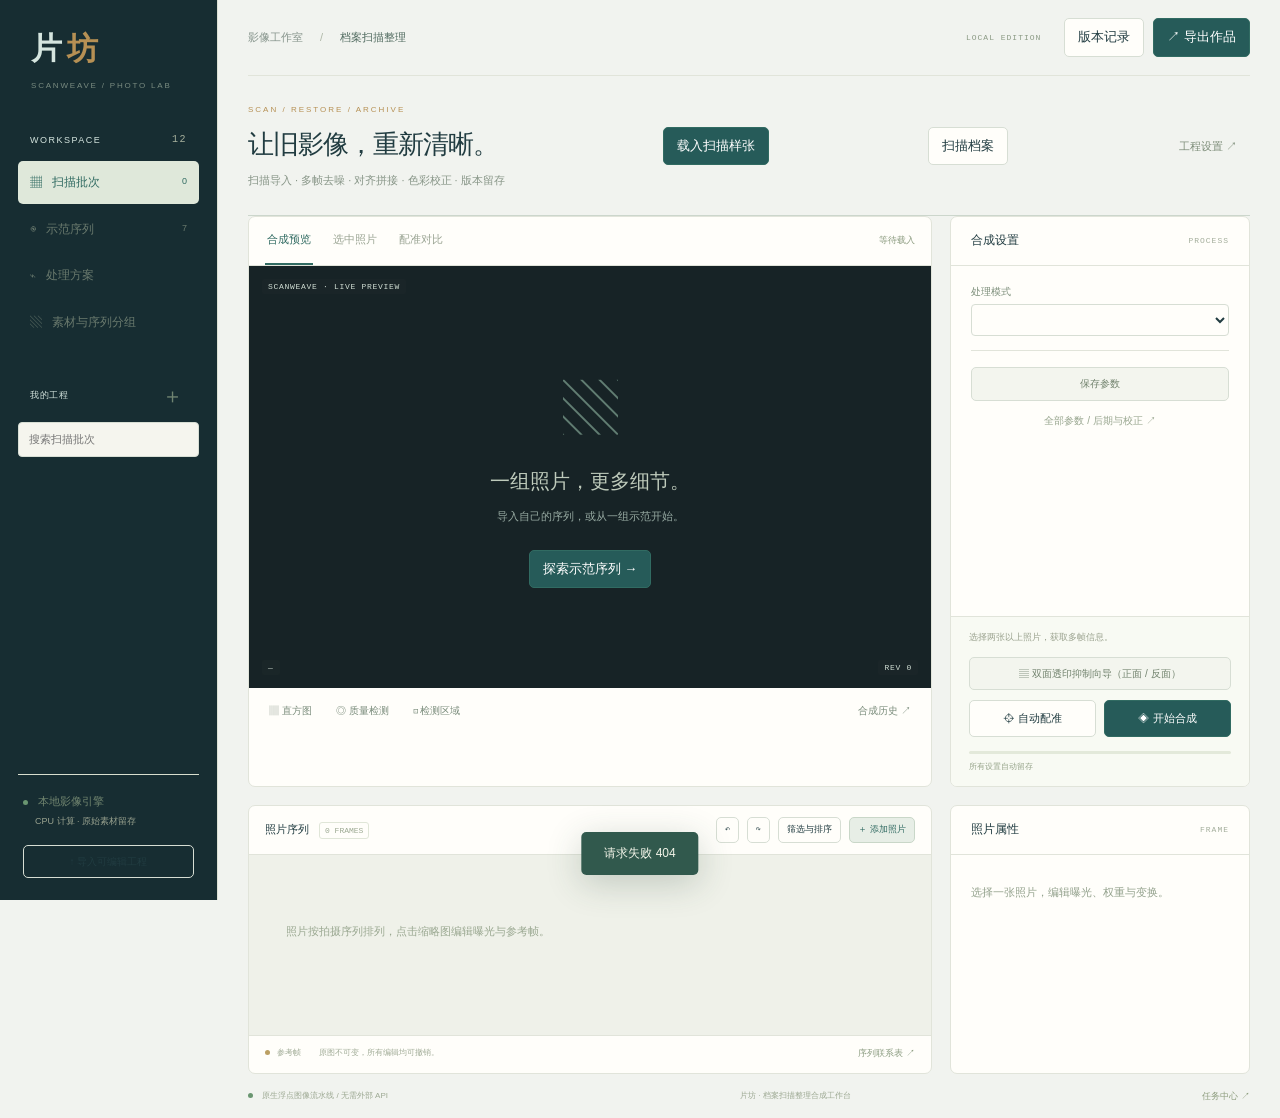
==== commit 084dfcb1: "Capture remaining task output" ====
--- a/templates/index.html
+++ b/templates/index.html
@@ -1,9 +1,9 @@
 <!doctype html><html lang="zh-CN"><head><meta charset="utf-8"><meta name="viewport" content="width=device-width,initial-scale=1"><title>片坊 · ScanWeave 扫描整理</title><link rel="stylesheet" href="/static/style.css"></head><body>
-<aside class="sidebar"><a class="logo" href="/">片<span>坊</span><small>SCANWEAVE / PHOTO LAB</small></a><div class="section-cap">WORKSPACE <span>12</span></div><button class="nav active" id="projectsNav">▦ &nbsp; 扫描批次 <b id="projectCount">0</b></button><button class="nav" id="demoNav">◉ &nbsp; 示范序列 <b>6</b></button><button class="nav" id="profilesNav">⌁ &nbsp; 处理方案</button><button class="nav" id="assetsNav">▧ &nbsp; 素材与序列分组</button><div class="section-cap projects-label">我的工程 <button id="newProject" title="新建工程">＋</button></div><input id="projectSearch" placeholder="搜索扫描批次"><div id="projectList" class="project-list"></div><div class="sidebar-bottom"><span class="online-dot"></span> 本地影像引擎<small>CPU 计算 · 原始素材留存</small><button id="importProject">↑ 导入可编辑工程</button></div></aside>
-<main><header><div class="breadcrumb">影像工作室 <i>/</i> <strong>档案扫描整理</strong></div><div class="header-actions"><a class="strip-entry-link" href="/strip-workbench">▤ 长幅条带拼接工作台 →</a><span class="local-badge">LOCAL EDITION</span><button id="snapshotsBtn">版本记录</button><button id="exportBtn" class="primary">↗ 导出作品</button></div></header>
+<aside class="sidebar"><a class="logo" href="/">片<span>坊</span><small>SCANWEAVE / PHOTO LAB</small></a><div class="section-cap">WORKSPACE <span>12</span></div><button class="nav active" id="projectsNav">▦ &nbsp; 扫描批次 <b id="projectCount">0</b></button><button class="nav" id="demoNav">◉ &nbsp; 示范序列 <b id="demoCount">7</b></button><button class="nav" id="profilesNav">⌁ &nbsp; 处理方案</button><button class="nav" id="assetsNav">▧ &nbsp; 素材与序列分组</button><div class="section-cap projects-label">我的工程 <button id="newProject" title="新建工程">＋</button></div><input id="projectSearch" placeholder="搜索扫描批次"><div id="projectList" class="project-list"></div><div class="sidebar-bottom"><span class="online-dot"></span> 本地影像引擎<small>CPU 计算 · 原始素材留存</small><button id="importProject">↑ 导入可编辑工程</button></div></aside>
+<main><header><div class="breadcrumb">影像工作室 <i>/</i> <strong>档案扫描整理</strong></div><div class="header-actions"><span class="local-badge">LOCAL EDITION</span><button id="snapshotsBtn">版本记录</button><button id="exportBtn" class="primary">↗ 导出作品</button></div></header>
 <section class="heading"><div><div class="eyebrow">SCAN / RESTORE / ARCHIVE</div><h1 id="projectTitle">让旧影像，重新清晰。</h1><p id="projectNotes">扫描导入 · 多帧去噪 · 对齐拼接 · 色彩校正 · 版本留存</p></div><button id="scanDemo" class="primary">载入扫描样张</button><button id="scanManifest">扫描档案</button><button id="projectSettings" class="icon-button">工程设置 ↗</button></section>
 <div class="workspace"><section class="viewer panel"><div class="panel-bar"><div class="tabs-inline"><button class="selected" data-view="result">合成预览</button><button data-view="frame">选中照片</button><button id="compareBtn">配准对比</button></div><span id="resultStatus" class="state">等待载入</span></div><div class="photo-stage"><img id="hero" alt="扫描整理预览" hidden><div class="empty-state" id="emptyState"><div class="frame-symbol">▧</div><h2>一组照片，更多细节。</h2><p>导入自己的序列，或从一组示范开始。</p><button id="startDemo" class="primary">探索示范序列 →</button></div><div class="stage-corner top-left">SCANWEAVE · LIVE PREVIEW</div><div class="stage-corner bottom-left" id="imageDimensions">—</div><div class="stage-corner bottom-right" id="revisionBadge">REV 0</div></div><div class="viewer-tools"><div class="row"><button id="histogramBtn">▥ 直方图</button><button id="diagnosticsBtn">◎ 质量检测</button><button id="regionsBtn">⊡ 检测区域</button></div><button id="historyResultsBtn">合成历史 ↗</button></div></section>
-<aside class="controls panel"><div class="control-title"><span>合成设置</span><span class="small-cap">PROCESS</span></div><div class="control-body"><label class="field">处理模式<select id="modeSelect"></select></label><p class="mode-description" id="modeDescription"></p><div class="control-divider"></div><form id="modeForm"><div id="modeParams"></div><button type="submit" id="applyModeSettings" class="wide quiet">保存参数</button></form><button id="allSettingsBtn" class="text-button wide">全部参数 / 后期与校正 ↗</button></div><div class="action-dock"><div id="preflightHint" class="tiny">选择两张以上照片，获取多帧信息。</div><div class="row"><button id="alignBtn">⌖ 自动配准</button><button id="processBtn" class="primary">◈ 开始合成</button></div><div class="progress-track"><div id="progressBar"></div></div><div id="progressLabel">所有设置自动留存</div></div></aside>
+<aside class="controls panel"><div class="control-title"><span>合成设置</span><span class="small-cap">PROCESS</span></div><div class="control-body"><label class="field">处理模式<select id="modeSelect"></select></label><p class="mode-description" id="modeDescription"></p><div class="control-divider"></div><form id="modeForm"><div id="modeParams"></div><button type="submit" id="applyModeSettings" class="wide quiet">保存参数</button></form><button id="allSettingsBtn" class="text-button wide">全部参数 / 后期与校正 ↗</button></div><div class="action-dock"><div id="preflightHint" class="tiny">选择两张以上照片，获取多帧信息。</div><button id="bleedthroughBtn" class="wide quiet" style="margin-bottom:10px">▤ 双面透印抑制向导（正面 / 反面）</button><div class="row"><button id="alignBtn">⌖ 自动配准</button><button id="processBtn" class="primary">◈ 开始合成</button></div><div class="progress-track"><div id="progressBar"></div></div><div id="progressLabel">所有设置自动留存</div></div></aside>
 <section class="sequence panel"><div class="panel-bar"><div><b>照片序列</b><span class="count-chip" id="frameCount">0 FRAMES</span></div><div class="row"><button id="undoBtn" title="撤销">↶</button><button id="redoBtn" title="重做">↷</button><button id="curationBtn">筛选与排序</button><button id="uploadBtn" class="primary pale">＋ 添加照片</button></div></div><div id="filmstrip" class="filmstrip"><div class="filmstrip-empty">照片按拍摄序列排列，点击缩略图编辑曝光与参考帧。</div></div><div class="sequence-footer"><span><i class="reference-dot"></i> 参考帧</span><span id="sequenceSummary">原图不可变，所有编辑均可撤销。</span><button id="contactBtn">序列联系表 ↗</button></div></section>
 <section class="frame-properties panel"><div class="control-title"><span>照片属性</span><span id="selectedFrameIndex" class="small-cap">FRAME</span></div><div id="frameInspector" class="control-body"><p class="muted">选择一张照片，编辑曝光、权重与变换。</p></div></section></div>
 <footer><span><i class="online-dot"></i> 原生浮点图像流水线 / 无需外部 API</span><span id="footerHint">片坊 · 档案扫描整理合成工作台</span><button id="jobsBtn">任务中心 ↗</button></footer></main>
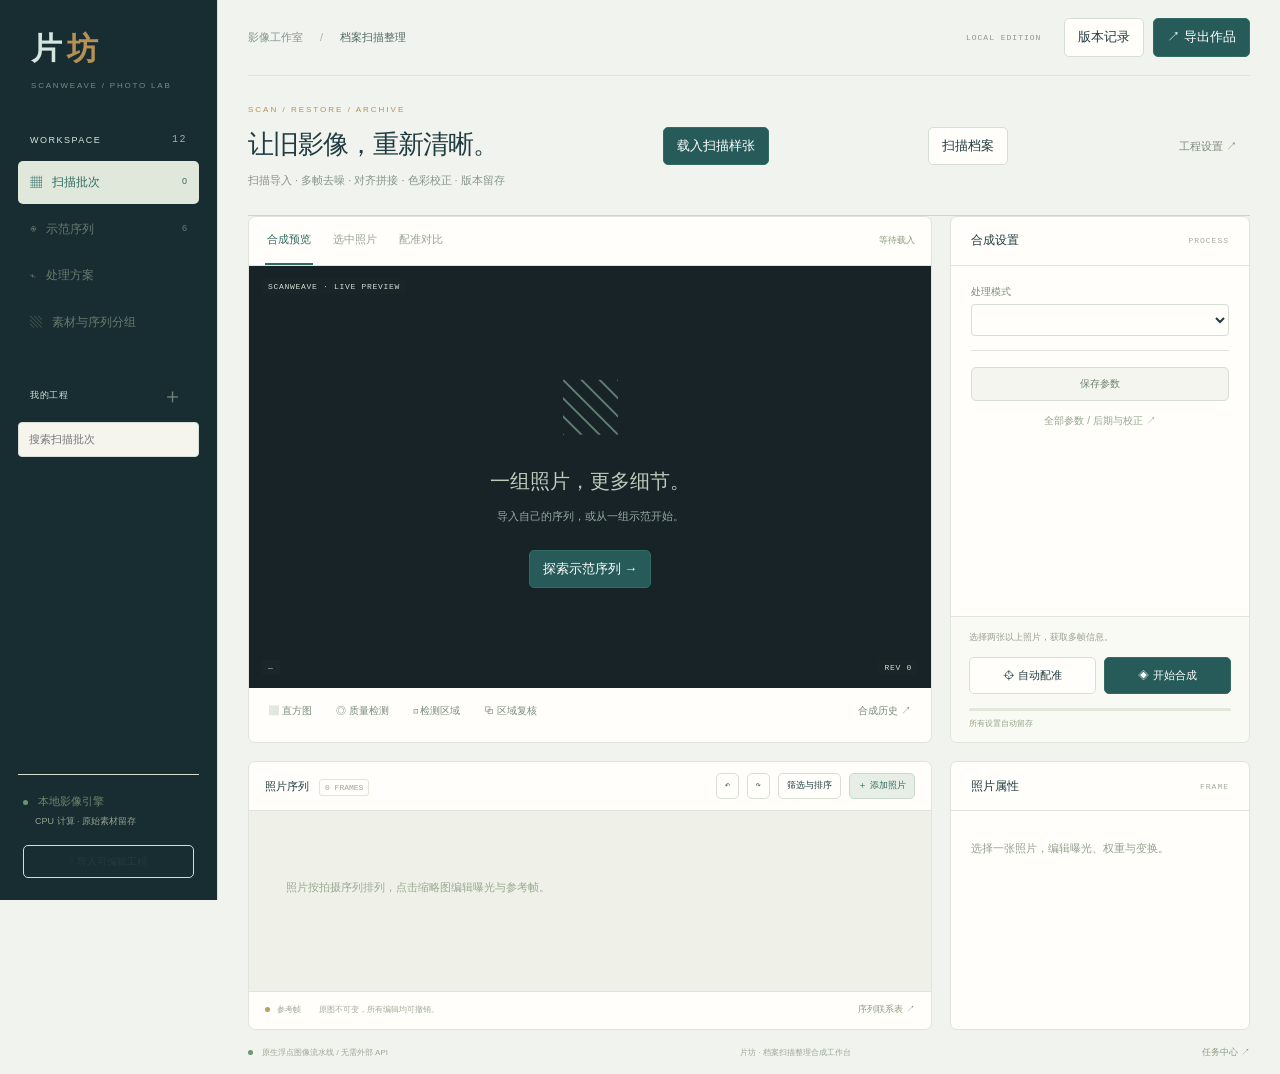
==== commit 192f16fc: "Capture remaining task output" ====
--- a/templates/index.html
+++ b/templates/index.html
@@ -1,10 +1,10 @@
 <!doctype html><html lang="zh-CN"><head><meta charset="utf-8"><meta name="viewport" content="width=device-width,initial-scale=1"><title>片坊 · ScanWeave 扫描整理</title><link rel="stylesheet" href="/static/style.css"></head><body>
-<aside class="sidebar"><a class="logo" href="/">片<span>坊</span><small>SCANWEAVE / PHOTO LAB</small></a><div class="section-cap">WORKSPACE <span>12</span></div><button class="nav active" id="projectsNav">▦ &nbsp; 扫描批次 <b id="projectCount">0</b></button><button class="nav" id="demoNav">◉ &nbsp; 示范序列 <b id="demoCount">7</b></button><button class="nav" id="profilesNav">⌁ &nbsp; 处理方案</button><button class="nav" id="assetsNav">▧ &nbsp; 素材与序列分组</button><div class="section-cap projects-label">我的工程 <button id="newProject" title="新建工程">＋</button></div><input id="projectSearch" placeholder="搜索扫描批次"><div id="projectList" class="project-list"></div><div class="sidebar-bottom"><span class="online-dot"></span> 本地影像引擎<small>CPU 计算 · 原始素材留存</small><button id="importProject">↑ 导入可编辑工程</button></div></aside>
+<aside class="sidebar"><a class="logo" href="/">片<span>坊</span><small>SCANWEAVE / PHOTO LAB</small></a><div class="section-cap">WORKSPACE <span>12</span></div><button class="nav active" id="projectsNav">▦ &nbsp; 扫描批次 <b id="projectCount">0</b></button><button class="nav" id="demoNav">◉ &nbsp; 示范序列 <b>6</b></button><button class="nav" id="profilesNav">⌁ &nbsp; 处理方案</button><button class="nav" id="assetsNav">▧ &nbsp; 素材与序列分组</button><div class="section-cap projects-label">我的工程 <button id="newProject" title="新建工程">＋</button></div><input id="projectSearch" placeholder="搜索扫描批次"><div id="projectList" class="project-list"></div><div class="sidebar-bottom"><span class="online-dot"></span> 本地影像引擎<small>CPU 计算 · 原始素材留存</small><button id="importProject">↑ 导入可编辑工程</button></div></aside>
 <main><header><div class="breadcrumb">影像工作室 <i>/</i> <strong>档案扫描整理</strong></div><div class="header-actions"><span class="local-badge">LOCAL EDITION</span><button id="snapshotsBtn">版本记录</button><button id="exportBtn" class="primary">↗ 导出作品</button></div></header>
 <section class="heading"><div><div class="eyebrow">SCAN / RESTORE / ARCHIVE</div><h1 id="projectTitle">让旧影像，重新清晰。</h1><p id="projectNotes">扫描导入 · 多帧去噪 · 对齐拼接 · 色彩校正 · 版本留存</p></div><button id="scanDemo" class="primary">载入扫描样张</button><button id="scanManifest">扫描档案</button><button id="projectSettings" class="icon-button">工程设置 ↗</button></section>
-<div class="workspace"><section class="viewer panel"><div class="panel-bar"><div class="tabs-inline"><button class="selected" data-view="result">合成预览</button><button data-view="frame">选中照片</button><button id="compareBtn">配准对比</button></div><span id="resultStatus" class="state">等待载入</span></div><div class="photo-stage"><img id="hero" alt="扫描整理预览" hidden><div class="empty-state" id="emptyState"><div class="frame-symbol">▧</div><h2>一组照片，更多细节。</h2><p>导入自己的序列，或从一组示范开始。</p><button id="startDemo" class="primary">探索示范序列 →</button></div><div class="stage-corner top-left">SCANWEAVE · LIVE PREVIEW</div><div class="stage-corner bottom-left" id="imageDimensions">—</div><div class="stage-corner bottom-right" id="revisionBadge">REV 0</div></div><div class="viewer-tools"><div class="row"><button id="histogramBtn">▥ 直方图</button><button id="diagnosticsBtn">◎ 质量检测</button><button id="regionsBtn">⊡ 检测区域</button></div><button id="historyResultsBtn">合成历史 ↗</button></div></section>
-<aside class="controls panel"><div class="control-title"><span>合成设置</span><span class="small-cap">PROCESS</span></div><div class="control-body"><label class="field">处理模式<select id="modeSelect"></select></label><p class="mode-description" id="modeDescription"></p><div class="control-divider"></div><form id="modeForm"><div id="modeParams"></div><button type="submit" id="applyModeSettings" class="wide quiet">保存参数</button></form><button id="allSettingsBtn" class="text-button wide">全部参数 / 后期与校正 ↗</button></div><div class="action-dock"><div id="preflightHint" class="tiny">选择两张以上照片，获取多帧信息。</div><button id="bleedthroughBtn" class="wide quiet" style="margin-bottom:10px">▤ 双面透印抑制向导（正面 / 反面）</button><div class="row"><button id="alignBtn">⌖ 自动配准</button><button id="processBtn" class="primary">◈ 开始合成</button></div><div class="progress-track"><div id="progressBar"></div></div><div id="progressLabel">所有设置自动留存</div></div></aside>
+<div class="workspace"><section class="viewer panel"><div class="panel-bar"><div class="tabs-inline"><button class="selected" data-view="result">合成预览</button><button data-view="frame">选中照片</button><button id="compareBtn">配准对比</button></div><span id="resultStatus" class="state">等待载入</span></div><div class="photo-stage"><img id="hero" alt="扫描整理预览" hidden><div class="empty-state" id="emptyState"><div class="frame-symbol">▧</div><h2>一组照片，更多细节。</h2><p>导入自己的序列，或从一组示范开始。</p><button id="startDemo" class="primary">探索示范序列 →</button></div><div class="stage-corner top-left">SCANWEAVE · LIVE PREVIEW</div><div class="stage-corner bottom-left" id="imageDimensions">—</div><div class="stage-corner bottom-right" id="revisionBadge">REV 0</div></div><div class="viewer-tools"><div class="row"><button id="histogramBtn">▥ 直方图</button><button id="diagnosticsBtn">◎ 质量检测</button><button id="regionsBtn">⊡ 检测区域</button><button id="reviewBtn">⧉ 区域复核</button></div><button id="historyResultsBtn">合成历史 ↗</button></div></section>
+<aside class="controls panel"><div class="control-title"><span>合成设置</span><span class="small-cap">PROCESS</span></div><div class="control-body"><label class="field">处理模式<select id="modeSelect"></select></label><p class="mode-description" id="modeDescription"></p><div class="control-divider"></div><form id="modeForm"><div id="modeParams"></div><button type="submit" id="applyModeSettings" class="wide quiet">保存参数</button></form><button id="allSettingsBtn" class="text-button wide">全部参数 / 后期与校正 ↗</button></div><div class="action-dock"><div id="preflightHint" class="tiny">选择两张以上照片，获取多帧信息。</div><div class="row"><button id="alignBtn">⌖ 自动配准</button><button id="processBtn" class="primary">◈ 开始合成</button></div><div class="progress-track"><div id="progressBar"></div></div><div id="progressLabel">所有设置自动留存</div></div></aside>
 <section class="sequence panel"><div class="panel-bar"><div><b>照片序列</b><span class="count-chip" id="frameCount">0 FRAMES</span></div><div class="row"><button id="undoBtn" title="撤销">↶</button><button id="redoBtn" title="重做">↷</button><button id="curationBtn">筛选与排序</button><button id="uploadBtn" class="primary pale">＋ 添加照片</button></div></div><div id="filmstrip" class="filmstrip"><div class="filmstrip-empty">照片按拍摄序列排列，点击缩略图编辑曝光与参考帧。</div></div><div class="sequence-footer"><span><i class="reference-dot"></i> 参考帧</span><span id="sequenceSummary">原图不可变，所有编辑均可撤销。</span><button id="contactBtn">序列联系表 ↗</button></div></section>
 <section class="frame-properties panel"><div class="control-title"><span>照片属性</span><span id="selectedFrameIndex" class="small-cap">FRAME</span></div><div id="frameInspector" class="control-body"><p class="muted">选择一张照片，编辑曝光、权重与变换。</p></div></section></div>
 <footer><span><i class="online-dot"></i> 原生浮点图像流水线 / 无需外部 API</span><span id="footerHint">片坊 · 档案扫描整理合成工作台</span><button id="jobsBtn">任务中心 ↗</button></footer></main>
-<dialog id="dialog"><div class="dialog-head"><h2 id="dialogTitle"></h2><button id="closeDialog">✕</button></div><div id="dialogBody"></div></dialog><div id="toast" role="status"></div><input type="file" id="uploadFiles" multiple hidden accept="image/*"><input type="file" id="importFile" hidden accept=".zip"><script src="/static/app.js"></script><script src="/static/scanner.js"></script></body></html>
+<dialog id="dialog"><div class="dialog-head"><h2 id="dialogTitle"></h2><button id="closeDialog">✕</button></div><div id="dialogBody"></div></dialog><div id="toast" role="status"></div><input type="file" id="uploadFiles" multiple hidden accept="image/*"><input type="file" id="importFile" hidden accept=".zip"><script src="/static/app.js"></script><script src="/static/scanner.js"></script><script src="/static/review.js"></script></body></html>
--- a/static/style.css
+++ b/static/style.css
@@ -2,5 +2,29 @@
 
 :root{--accent:#265b59;--accent-soft:#e3efeb}body{background:#f1f3ef}.sidebar{background:#172d32;color:#d5e5df}.logo,.sidebar .section-cap{color:#d5e5df}.primary{background:#265b59;color:white}.heading{border-bottom:1px solid #ccd6cc}h1{letter-spacing:-1px}.photo-stage{background:#172326}.stage-corner{color:#d1ded4}button{border-radius:5px}
 
-.strip-entry-link{font-size:11px;color:#265b59;text-decoration:none;border:1px solid #b9cdc2;border-radius:5px;padding:7px 12px;background:#eef4f1;margin-right:10px;white-space:nowrap}
-.strip-entry-link:hover{background:#dfeae5;border-color:#265b59}
+/* Region correspondence review */
+.review-top{display:grid;grid-template-columns:minmax(280px,1.4fr) minmax(260px,1fr);gap:18px;align-items:start}
+.review-canvas-wrap{background:#1b2a2d;border:1px solid #3c4d46;border-radius:6px;padding:8px}
+.review-canvas{display:block;width:100%;height:auto;max-height:44vh;object-fit:contain;cursor:crosshair;touch-action:none;background:#101c1e;border-radius:3px}
+.review-canvas-wrap .tiny{color:#a9b9a2;margin-top:7px;word-break:break-all}
+.review-controls{display:flex;flex-direction:column;gap:4px}
+.review-output{margin-top:26px}
+.review-grid{display:grid;grid-template-columns:repeat(auto-fit,minmax(230px,1fr));gap:14px}
+.review-card{border:1px solid var(--line);border-radius:6px;background:#f9faf4;padding:12px;min-width:0}
+.review-card header{display:flex;justify-content:space-between;align-items:center;gap:8px;font-size:11px;margin-bottom:8px}
+.review-card img{display:block;width:100%;height:auto;border:1px solid #d6ded1;background:#f0f3e9;image-rendering:auto}
+.review-card-foot{font-size:10px;color:#74856e;margin:-4px 0 14px 2px}
+.review-card-foot .tiny{margin:4px 0}
+.review-card pre{max-height:180px}
+.review-badge{font-size:9px;padding:2px 7px;border-radius:9px;white-space:nowrap}
+.review-badge.ok{background:#e3efe3;color:#2f6b3a}
+.review-badge.warn{background:#f3ead8;color:#8a6a2c}
+.review-badge.bad{background:#f6dfd8;color:#97452f}
+.review-missing{display:grid;place-items:center;min-height:120px;padding:16px;text-align:center;font-size:11px;color:#9a6a52;background:repeating-linear-gradient(45deg,#f3eee4,#f3eee4 8px,#ece6da 8px,#ece6da 16px);border-radius:4px}
+.review-metrics{display:grid;grid-template-columns:repeat(auto-fit,minmax(150px,1fr));gap:8px;margin:16px 0 6px}
+.review-metrics>div{border:1px solid var(--line);border-radius:5px;padding:9px 11px;background:#fffefa;display:flex;justify-content:space-between;gap:10px;font-size:11px}
+.review-metrics span{color:#83907c}
+.review-provenance{display:flex;flex-wrap:wrap;gap:8px 18px;align-items:center;border-top:1px solid var(--line);margin-top:16px;padding-top:14px;font-size:10px;color:#83907c}
+.review-provenance button{margin-left:auto;font-size:10px;padding:6px 11px}
+.review-provenance span{white-space:nowrap;overflow:hidden;text-overflow:ellipsis;max-width:280px}
+@media(max-width:760px){.review-top{grid-template-columns:1fr}.review-grid{grid-template-columns:1fr 1fr}.review-card pre{max-height:140px}}
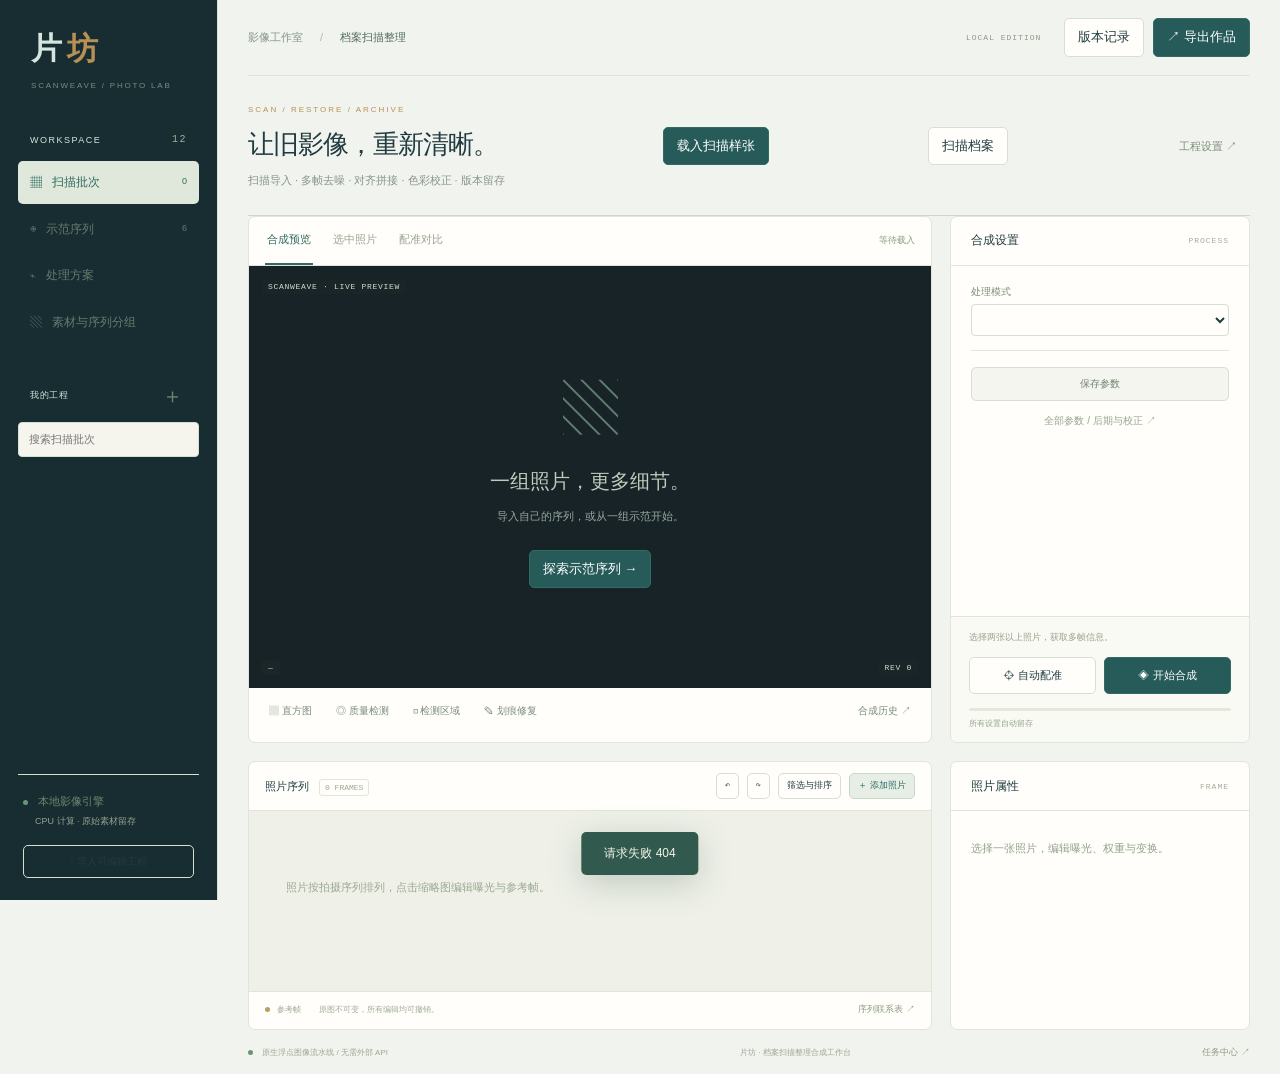
==== commit e92d6f03: "Capture remaining task output" ====
--- a/templates/index.html
+++ b/templates/index.html
@@ -2,9 +2,9 @@
 <aside class="sidebar"><a class="logo" href="/">片<span>坊</span><small>SCANWEAVE / PHOTO LAB</small></a><div class="section-cap">WORKSPACE <span>12</span></div><button class="nav active" id="projectsNav">▦ &nbsp; 扫描批次 <b id="projectCount">0</b></button><button class="nav" id="demoNav">◉ &nbsp; 示范序列 <b>6</b></button><button class="nav" id="profilesNav">⌁ &nbsp; 处理方案</button><button class="nav" id="assetsNav">▧ &nbsp; 素材与序列分组</button><div class="section-cap projects-label">我的工程 <button id="newProject" title="新建工程">＋</button></div><input id="projectSearch" placeholder="搜索扫描批次"><div id="projectList" class="project-list"></div><div class="sidebar-bottom"><span class="online-dot"></span> 本地影像引擎<small>CPU 计算 · 原始素材留存</small><button id="importProject">↑ 导入可编辑工程</button></div></aside>
 <main><header><div class="breadcrumb">影像工作室 <i>/</i> <strong>档案扫描整理</strong></div><div class="header-actions"><span class="local-badge">LOCAL EDITION</span><button id="snapshotsBtn">版本记录</button><button id="exportBtn" class="primary">↗ 导出作品</button></div></header>
 <section class="heading"><div><div class="eyebrow">SCAN / RESTORE / ARCHIVE</div><h1 id="projectTitle">让旧影像，重新清晰。</h1><p id="projectNotes">扫描导入 · 多帧去噪 · 对齐拼接 · 色彩校正 · 版本留存</p></div><button id="scanDemo" class="primary">载入扫描样张</button><button id="scanManifest">扫描档案</button><button id="projectSettings" class="icon-button">工程设置 ↗</button></section>
-<div class="workspace"><section class="viewer panel"><div class="panel-bar"><div class="tabs-inline"><button class="selected" data-view="result">合成预览</button><button data-view="frame">选中照片</button><button id="compareBtn">配准对比</button></div><span id="resultStatus" class="state">等待载入</span></div><div class="photo-stage"><img id="hero" alt="扫描整理预览" hidden><div class="empty-state" id="emptyState"><div class="frame-symbol">▧</div><h2>一组照片，更多细节。</h2><p>导入自己的序列，或从一组示范开始。</p><button id="startDemo" class="primary">探索示范序列 →</button></div><div class="stage-corner top-left">SCANWEAVE · LIVE PREVIEW</div><div class="stage-corner bottom-left" id="imageDimensions">—</div><div class="stage-corner bottom-right" id="revisionBadge">REV 0</div></div><div class="viewer-tools"><div class="row"><button id="histogramBtn">▥ 直方图</button><button id="diagnosticsBtn">◎ 质量检测</button><button id="regionsBtn">⊡ 检测区域</button><button id="reviewBtn">⧉ 区域复核</button></div><button id="historyResultsBtn">合成历史 ↗</button></div></section>
+<div class="workspace"><section class="viewer panel"><div class="panel-bar"><div class="tabs-inline"><button class="selected" data-view="result">合成预览</button><button data-view="frame">选中照片</button><button id="compareBtn">配准对比</button></div><span id="resultStatus" class="state">等待载入</span></div><div class="photo-stage"><img id="hero" alt="扫描整理预览" hidden><div class="empty-state" id="emptyState"><div class="frame-symbol">▧</div><h2>一组照片，更多细节。</h2><p>导入自己的序列，或从一组示范开始。</p><button id="startDemo" class="primary">探索示范序列 →</button></div><div class="stage-corner top-left">SCANWEAVE · LIVE PREVIEW</div><div class="stage-corner bottom-left" id="imageDimensions">—</div><div class="stage-corner bottom-right" id="revisionBadge">REV 0</div></div><div class="viewer-tools"><div class="row"><button id="histogramBtn">▥ 直方图</button><button id="diagnosticsBtn">◎ 质量检测</button><button id="regionsBtn">⊡ 检测区域</button><button id="scratchBtn">✎ 划痕修复</button></div><button id="historyResultsBtn">合成历史 ↗</button></div></section>
 <aside class="controls panel"><div class="control-title"><span>合成设置</span><span class="small-cap">PROCESS</span></div><div class="control-body"><label class="field">处理模式<select id="modeSelect"></select></label><p class="mode-description" id="modeDescription"></p><div class="control-divider"></div><form id="modeForm"><div id="modeParams"></div><button type="submit" id="applyModeSettings" class="wide quiet">保存参数</button></form><button id="allSettingsBtn" class="text-button wide">全部参数 / 后期与校正 ↗</button></div><div class="action-dock"><div id="preflightHint" class="tiny">选择两张以上照片，获取多帧信息。</div><div class="row"><button id="alignBtn">⌖ 自动配准</button><button id="processBtn" class="primary">◈ 开始合成</button></div><div class="progress-track"><div id="progressBar"></div></div><div id="progressLabel">所有设置自动留存</div></div></aside>
 <section class="sequence panel"><div class="panel-bar"><div><b>照片序列</b><span class="count-chip" id="frameCount">0 FRAMES</span></div><div class="row"><button id="undoBtn" title="撤销">↶</button><button id="redoBtn" title="重做">↷</button><button id="curationBtn">筛选与排序</button><button id="uploadBtn" class="primary pale">＋ 添加照片</button></div></div><div id="filmstrip" class="filmstrip"><div class="filmstrip-empty">照片按拍摄序列排列，点击缩略图编辑曝光与参考帧。</div></div><div class="sequence-footer"><span><i class="reference-dot"></i> 参考帧</span><span id="sequenceSummary">原图不可变，所有编辑均可撤销。</span><button id="contactBtn">序列联系表 ↗</button></div></section>
 <section class="frame-properties panel"><div class="control-title"><span>照片属性</span><span id="selectedFrameIndex" class="small-cap">FRAME</span></div><div id="frameInspector" class="control-body"><p class="muted">选择一张照片，编辑曝光、权重与变换。</p></div></section></div>
 <footer><span><i class="online-dot"></i> 原生浮点图像流水线 / 无需外部 API</span><span id="footerHint">片坊 · 档案扫描整理合成工作台</span><button id="jobsBtn">任务中心 ↗</button></footer></main>
-<dialog id="dialog"><div class="dialog-head"><h2 id="dialogTitle"></h2><button id="closeDialog">✕</button></div><div id="dialogBody"></div></dialog><div id="toast" role="status"></div><input type="file" id="uploadFiles" multiple hidden accept="image/*"><input type="file" id="importFile" hidden accept=".zip"><script src="/static/app.js"></script><script src="/static/scanner.js"></script><script src="/static/review.js"></script></body></html>
+<dialog id="dialog"><div class="dialog-head"><h2 id="dialogTitle"></h2><button id="closeDialog">✕</button></div><div id="dialogBody"></div></dialog><div id="toast" role="status"></div><input type="file" id="uploadFiles" multiple hidden accept="image/*"><input type="file" id="importFile" hidden accept=".zip"><script src="/static/app.js"></script><script src="/static/scanner.js"></script><script src="/static/scratch.js"></script></body></html>
--- a/static/style.css
+++ b/static/style.css
@@ -1,30 +1,4 @@
 :root{--ink:#213c41;--muted:#82908e;--paper:#f5f4ef;--panel:#fffefa;--line:#e1e4da;--teal:#316b62;--teal-light:#e7eee6;--gold:#b69054;--dark:#202b2e}*{box-sizing:border-box}body{margin:0;background:var(--paper);color:var(--ink);font:13px/1.55 Inter,"Noto Sans CJK SC","Microsoft YaHei",sans-serif}button,input,textarea,select{font:inherit}button{background:#fffefa;border:1px solid #d7ded4;padding:8px 13px;border-radius:5px;color:var(--ink);cursor:pointer;transition:.15s}button:hover{border-color:var(--teal);color:var(--teal)}button:disabled{opacity:.4;cursor:wait}.primary{background:var(--teal);color:#fff;border-color:var(--teal);font-weight:500}.primary:hover{background:#28594f;color:#fff}.primary.pale{background:var(--teal-light);border-color:#c9d7c8;color:var(--teal)}input,select,textarea{background:#fffefa;color:var(--ink);border:1px solid #d7ded4;border-radius:4px;padding:8px 10px;outline:none;max-width:100%}input:focus,select:focus,textarea:focus{border-color:var(--teal)}input[type=checkbox]{accent-color:var(--teal)}textarea{min-height:84px;resize:vertical}input[type=color]{height:37px;padding:4px;width:100%}.sidebar{position:fixed;inset:0 auto 0 0;width:218px;padding:30px 18px 22px;background:#eeeee6;border-right:1px solid #dce1d4;display:flex;flex-direction:column}.logo{font:600 31px/1.2 serif;letter-spacing:5px;color:var(--ink);text-decoration:none;display:block;margin:0 13px 42px}.logo span{color:var(--gold)}.logo small{display:block;font:8px/1.5 sans-serif;letter-spacing:1.8px;margin-top:13px;color:#798b80}.section-cap{font-size:9px;letter-spacing:1.5px;color:#889386;margin:0 12px 13px}.section-cap>span{float:right;font:10px monospace;color:#a6af9c}.nav{padding:12px;text-align:left;background:transparent;border:0;font-size:12px;color:#69796d;margin-bottom:4px}.nav b{float:right;font-size:9px;font-weight:400;padding-top:2px}.nav.active{background:#dfe8da;color:var(--teal);font-weight:500}.projects-label{display:flex;align-items:center;justify-content:space-between;letter-spacing:.5px;margin-top:32px;margin-bottom:10px}.projects-label button{padding:0 4px;border:0;background:none;font-size:21px;color:#708471}.sidebar>input{background:#f5f5ee;font-size:11px;width:100%;margin-bottom:12px}.project-list{overflow:auto;flex:1}.project-entry{padding:13px 10px;border-bottom:1px solid #dfe3d7;cursor:pointer;display:flex;gap:10px;align-items:center}.project-entry:hover,.project-entry.active{background:#e1e9db;border-radius:5px}.project-entry .project-icon{height:28px;width:26px;color:#7e9b85;border:1px solid #bac9b4;display:grid;place-items:center;border-radius:3px;font-size:18px;flex-shrink:0}.project-entry strong{font-size:11px;font-weight:500;display:block}.project-entry small{font-size:8px;color:#91a087;display:block;margin-top:3px}.sidebar-bottom{border-top:1px solid #d8dece;padding:18px 5px 0;font-size:11px;color:#71856f}.sidebar-bottom small{display:block;padding:5px 0 16px 12px;font-size:9px;color:#99a28f}.sidebar-bottom button{font-size:10px;width:100%;background:none}.online-dot{display:inline-block;width:5px;height:5px;border-radius:50%;background:#6a9671;margin-right:7px}main{margin-left:218px;padding:0 30px 10px}header{height:76px;display:flex;align-items:center;justify-content:space-between;border-bottom:1px solid var(--line)}.breadcrumb{font-size:11px;color:#85938b}.breadcrumb strong{color:#526c61;font-weight:400}.breadcrumb i{font-style:normal;margin:0 14px;color:#aeb7a7}.header-actions{display:flex;align-items:center;gap:9px}.local-badge{font:8px monospace;letter-spacing:1px;color:#8b9a84;margin-right:14px}.heading{display:flex;justify-content:space-between;align-items:center;padding:28px 0 26px}.eyebrow{font-size:8px;color:var(--gold);letter-spacing:2px}h1{font-weight:500;font-size:26px;letter-spacing:.5px;margin:8px 0 7px}.heading p{font-size:11px;color:#879587;margin:0;max-width:820px}.icon-button{background:transparent;border:0;font-size:11px;color:#7c8c78}.workspace{display:grid;grid-template-columns:minmax(500px,1fr) 300px;gap:18px}.panel{background:var(--panel);border:1px solid var(--line);border-radius:7px;overflow:hidden}.panel-bar{height:49px;display:flex;justify-content:space-between;align-items:center;padding:0 16px;font-size:11px;border-bottom:1px solid var(--line)}.tabs-inline{display:flex;align-items:stretch;height:100%;gap:18px}.tabs-inline button{border:0;border-radius:0;background:none;padding:0 2px;font-size:11px;color:#9aa493;border-bottom:2px solid transparent}.tabs-inline button.selected{color:var(--teal);border-bottom-color:var(--teal)}.state{font-size:9px;color:#8a9a7e}.state.ready{color:var(--teal)}.photo-stage{height:422px;background:#263337;display:flex;align-items:center;justify-content:center;position:relative;overflow:hidden}.photo-stage>img{width:100%;height:100%;object-fit:contain}.stage-corner{position:absolute;font:8px monospace;letter-spacing:.7px;color:#c5d0c2a8;pointer-events:none;background:#1e292a80;padding:3px 6px;border-radius:2px}.top-left{top:13px;left:13px}.bottom-left{bottom:13px;left:13px}.bottom-right{bottom:13px;right:13px}.empty-state{text-align:center;color:#becabb}.empty-state h2{font-size:20px;font-weight:400;margin:15px 0 8px}.empty-state p{font-size:11px;color:#97aaa2}.empty-state button{margin-top:14px}.frame-symbol{font-size:55px;color:#617d72}.viewer-tools{display:flex;align-items:center;justify-content:space-between;height:47px;padding:0 12px}.viewer-tools button{font-size:10px;background:none;border:0;color:#7a8c7b;padding:5px 8px}.row{display:flex;gap:8px;align-items:center}.control-title{height:49px;padding:0 20px;display:flex;align-items:center;justify-content:space-between;border-bottom:1px solid var(--line);font-size:12px;font-weight:500}.small-cap{font:8px monospace;color:#a3ad9b;letter-spacing:1px}.control-body{padding:18px 20px}.controls .control-body{height:350px;overflow:auto}.field{display:block;font-size:10px;color:#7c8e7a;margin-bottom:12px}.field>input,.field>textarea,.field>select{display:block;width:100%;font-size:11px;margin-top:5px}.field.inline-check{display:flex;gap:8px;align-items:center;margin:10px 0}.field.inline-check>input{width:auto;margin:0}.mode-description{font-size:10px;color:#a1ab97;line-height:1.7;margin:0 0 14px}.control-divider{height:1px;background:var(--line);margin-bottom:16px}.wide{width:100%}.quiet{background:#f3f5ee;color:#72836e;font-size:10px}.text-button{background:none;border:0;font-size:10px;color:#97a58e;padding:12px 0 0}.action-dock{border-top:1px solid var(--line);padding:14px 18px 12px;background:#f8faf3}.action-dock .row button{flex:1;font-size:11px;padding:9px 7px}.tiny{font-size:9px;color:#99a18d;margin-bottom:12px}.progress-track{height:3px;background:#e3e9da;border-radius:4px;margin-top:14px;overflow:hidden}.progress-track>div{height:100%;width:0%;background:var(--teal);transition:width .2s}#progressLabel{font-size:8px;color:#96a48a;margin-top:7px}.sequence .panel-bar b{font-weight:500}.sequence .panel-bar button{font-size:9px;padding:5px 8px}.count-chip{font:8px monospace;border:1px solid #e0e6d8;border-radius:3px;padding:3px 5px;color:#9ca992;margin-left:10px}.filmstrip{height:180px;display:flex;gap:12px;overflow:auto;padding:18px 17px;background:#eff1e9;align-items:flex-start}.frame-card{width:148px;flex-shrink:0;position:relative;cursor:pointer}.frame-card img{width:100%;height:95px;object-fit:cover;border:2px solid transparent;border-radius:4px;background:#243337}.frame-card.selected img{border-color:var(--teal)}.frame-card.disabled img{opacity:.35;filter:grayscale(1)}.frame-topline{position:absolute;left:6px;top:6px;right:6px;display:flex;justify-content:space-between;align-items:center;color:white;font:8px monospace}.frame-topline span{background:#152c36b0;padding:1px 5px;border-radius:2px}.frame-topline input{margin:0;width:11px;height:11px;accent-color:var(--teal)}.frame-card h4{font-size:9px;font-weight:400;margin:5px 0 1px;color:#5f7765;white-space:nowrap;overflow:hidden;text-overflow:ellipsis}.frame-card .exposure{display:flex;justify-content:space-between;font:8px monospace;color:#9eaa96}.reference-star{color:#d7bd77}.filmstrip-empty{font-size:11px;color:#9aa891;padding:50px 20px}.sequence-footer{height:37px;padding:0 16px;display:flex;align-items:center;gap:18px;color:#a0ab96;font-size:8px;border-top:1px solid var(--line)}.reference-dot{display:inline-block;width:5px;height:5px;border-radius:50%;background:#bb9f62;margin-right:5px}.sequence-footer button{margin-left:auto;border:0;background:none;padding:0;font-size:9px;color:#8b9c80}.frame-properties .control-body{height:218px;overflow:auto}.frame-properties .field{margin-bottom:10px}.frame-properties .row button{font-size:9px;padding:6px;flex:1}.form-grid{display:grid;grid-template-columns:1fr 1fr;gap:0 14px}.form-grid .full{grid-column:1/-1}footer{display:flex;justify-content:space-between;align-items:center;font-size:8px;color:#9ca892;padding:16px 0 4px}footer button{border:0;background:none;padding:0;font-size:9px;color:#8c9c7d}.muted{font-size:11px;color:#94a28d}.dialog-head{padding:20px 24px;border-bottom:1px solid var(--line);display:flex;justify-content:space-between;align-items:center;background:#fffefa;position:sticky;top:0;z-index:2}.dialog-head h2{margin:0;font-size:18px;font-weight:500}.dialog-head button{border:0;background:none;padding:2px 5px}dialog{padding:0;border:1px solid #ced9c8;border-radius:9px;background:var(--panel);color:var(--ink);width:min(900px,94vw);max-height:90vh;box-shadow:0 25px 90px #1b30274d}dialog::backdrop{background:#233a337d;backdrop-filter:blur(5px)}#dialogBody{padding:24px;max-height:76vh;overflow:auto}.catalog{display:grid;grid-template-columns:repeat(3,1fr);gap:14px}.demo-card{border:1px solid #dce3d4;padding:18px;border-radius:6px;cursor:pointer;background:#f9faf4}.demo-card:hover{border-color:var(--teal)}.demo-art{height:100px;border-radius:4px;background:#c7d4bb;position:relative;overflow:hidden}.demo-art .window{position:absolute;width:55%;height:74%;right:10%;top:10%;background:#b1d1cc;border:5px solid #4f6d67}.demo-art .window:after{content:'';position:absolute;height:100%;width:5px;background:#4f6d67;left:45%}.demo-art .pot{position:absolute;width:24%;height:40%;bottom:8%;left:13%;background:#c99e64;border-radius:8% 8% 40% 40%;transform:rotate(-4deg)}.demo-art .leaf{position:absolute;width:28%;height:38%;bottom:38%;left:10%;background:#70936c;border-radius:90% 10% 80% 20%;transform:rotate(-18deg)}.demo-card h3{font-size:12px;font-weight:500;margin:16px 0 5px}.demo-card p{font-size:10px;color:#94a08b;line-height:1.7}.demo-card small{font:8px monospace;letter-spacing:1px;color:#9d956c}.section-title{margin:18px 0 12px;color:#6b8069;font-size:11px}.dialog-actions{display:flex;justify-content:flex-end;gap:8px;margin-top:20px}.dialog-image{max-width:100%;max-height:62vh;object-fit:contain;display:block;margin:auto}.tabs{display:flex;flex-wrap:wrap;gap:6px;margin-bottom:16px}.tabs button{font-size:10px;padding:6px 10px}.tabs button.active{background:var(--teal-light);border-color:#b2c8ae}.tool-grid{display:grid;grid-template-columns:repeat(3,1fr);gap:8px}.tool-grid button{font-size:11px;padding:12px;text-align:left}.tool-grid small{font-size:9px;color:#98a78d;display:block}.job-entry{padding:14px;border:1px solid var(--line);border-radius:5px;margin-bottom:12px}.job-entry progress{accent-color:var(--teal);width:100%;height:5px}.job-entry .row{font-size:10px;justify-content:space-between}.job-entry a,a.download{color:var(--teal);font-size:11px}.warning{padding:12px;border-radius:4px;background:#f3ead8;color:#a0824c;font-size:11px;margin:10px 0}.data-table{width:100%;font-size:11px;border-collapse:collapse}.data-table td,.data-table th{padding:9px;border-bottom:1px solid var(--line);text-align:left}.data-table th{font-weight:500;color:#7c8e72}pre{font-size:10px;white-space:pre-wrap;word-break:break-word;background:#f0f3e9;padding:15px;color:#5f765f;border-radius:4px;max-height:400px;overflow:auto}.mask-canvas{display:block;width:min(620px,100%);height:auto;max-height:50vh;object-fit:contain;background:#222;cursor:crosshair;touch-action:none;border:1px solid #a3b99e;margin:16px auto}.asset-grid{display:grid;grid-template-columns:repeat(4,1fr);gap:12px}.asset-card{border:1px solid var(--line);padding:8px;border-radius:4px;font-size:10px}.asset-card img{width:100%;height:90px;object-fit:cover}.asset-card input{margin-right:5px}#toast{position:fixed;bottom:25px;left:50%;transform:translateX(-50%);border-radius:5px;padding:12px 23px;background:#31594d;color:#f3f5e9;font-size:12px;box-shadow:0 8px 35px #304b3c3d;z-index:99;max-width:80vw;opacity:0;pointer-events:none}#toast.show{opacity:1}@media(min-width:1600px){main{padding:0 42px}.sidebar{width:240px}main{margin-left:240px}.workspace{grid-template-columns:minmax(600px,1fr) 330px}.photo-stage{height:490px}.controls .control-body{height:418px}.filmstrip{height:190px}.frame-card{width:165px}.frame-card img{height:104px}.frame-properties .control-body{height:228px}}@media(max-width:1130px){.sidebar{width:180px;padding:25px 12px}main{margin-left:180px;padding:0 18px}.workspace{grid-template-columns:minmax(340px,1fr) 270px;gap:12px}.photo-stage{height:390px}.controls .control-body{height:318px}.viewer-tools button{padding:4px;font-size:9px}.heading p{max-width:600px}.local-badge{display:none}.tabs-inline{gap:12px}.control-body{padding:15px}.control-title{padding:0 15px}.frame-card{width:132px}.frame-card img{height:88px}.sequenceSummary{display:none}}@media(max-width:760px){.sidebar{position:relative;width:100%;display:block;padding:16px}.logo{display:inline-block;font-size:24px;margin:0 10px 0 0}.logo small,.section-cap,.project-list,.sidebar>input,.sidebar-bottom{display:none}.nav{display:inline-block;font-size:10px;padding:5px;margin:0}.nav b{display:none}main{margin-left:0;padding:0 12px}header{height:58px}.breadcrumb{display:none}.heading{padding:20px 0}h1{font-size:22px}.heading p{font-size:10px;max-width:90vw}.icon-button{display:none}.workspace{display:flex;flex-direction:column}.photo-stage{height:310px}.controls .control-body{height:auto;max-height:340px}.control-title{height:43px}.sequence{order:1}.controls{order:2}.frame-properties{order:3}.frame-properties .control-body{height:auto;max-height:360px}.catalog{grid-template-columns:1fr 1fr}.tool-grid{grid-template-columns:1fr 1fr}.asset-grid{grid-template-columns:1fr 1fr}footer{font-size:8px}#footerHint{display:none}.sequence-footer{gap:10px}#sequenceSummary{display:none}.viewer-tools .row{gap:3px}}
 
 :root{--accent:#265b59;--accent-soft:#e3efeb}body{background:#f1f3ef}.sidebar{background:#172d32;color:#d5e5df}.logo,.sidebar .section-cap{color:#d5e5df}.primary{background:#265b59;color:white}.heading{border-bottom:1px solid #ccd6cc}h1{letter-spacing:-1px}.photo-stage{background:#172326}.stage-corner{color:#d1ded4}button{border-radius:5px}
-
-/* Region correspondence review */
-.review-top{display:grid;grid-template-columns:minmax(280px,1.4fr) minmax(260px,1fr);gap:18px;align-items:start}
-.review-canvas-wrap{background:#1b2a2d;border:1px solid #3c4d46;border-radius:6px;padding:8px}
-.review-canvas{display:block;width:100%;height:auto;max-height:44vh;object-fit:contain;cursor:crosshair;touch-action:none;background:#101c1e;border-radius:3px}
-.review-canvas-wrap .tiny{color:#a9b9a2;margin-top:7px;word-break:break-all}
-.review-controls{display:flex;flex-direction:column;gap:4px}
-.review-output{margin-top:26px}
-.review-grid{display:grid;grid-template-columns:repeat(auto-fit,minmax(230px,1fr));gap:14px}
-.review-card{border:1px solid var(--line);border-radius:6px;background:#f9faf4;padding:12px;min-width:0}
-.review-card header{display:flex;justify-content:space-between;align-items:center;gap:8px;font-size:11px;margin-bottom:8px}
-.review-card img{display:block;width:100%;height:auto;border:1px solid #d6ded1;background:#f0f3e9;image-rendering:auto}
-.review-card-foot{font-size:10px;color:#74856e;margin:-4px 0 14px 2px}
-.review-card-foot .tiny{margin:4px 0}
-.review-card pre{max-height:180px}
-.review-badge{font-size:9px;padding:2px 7px;border-radius:9px;white-space:nowrap}
-.review-badge.ok{background:#e3efe3;color:#2f6b3a}
-.review-badge.warn{background:#f3ead8;color:#8a6a2c}
-.review-badge.bad{background:#f6dfd8;color:#97452f}
-.review-missing{display:grid;place-items:center;min-height:120px;padding:16px;text-align:center;font-size:11px;color:#9a6a52;background:repeating-linear-gradient(45deg,#f3eee4,#f3eee4 8px,#ece6da 8px,#ece6da 16px);border-radius:4px}
-.review-metrics{display:grid;grid-template-columns:repeat(auto-fit,minmax(150px,1fr));gap:8px;margin:16px 0 6px}
-.review-metrics>div{border:1px solid var(--line);border-radius:5px;padding:9px 11px;background:#fffefa;display:flex;justify-content:space-between;gap:10px;font-size:11px}
-.review-metrics span{color:#83907c}
-.review-provenance{display:flex;flex-wrap:wrap;gap:8px 18px;align-items:center;border-top:1px solid var(--line);margin-top:16px;padding-top:14px;font-size:10px;color:#83907c}
-.review-provenance button{margin-left:auto;font-size:10px;padding:6px 11px}
-.review-provenance span{white-space:nowrap;overflow:hidden;text-overflow:ellipsis;max-width:280px}
-@media(max-width:760px){.review-top{grid-template-columns:1fr}.review-grid{grid-template-columns:1fr 1fr}.review-card pre{max-height:140px}}
+.scratch-studio{display:flex;flex-direction:column;gap:14px}.scratch-head{display:flex;justify-content:space-between;gap:12px;flex-wrap:wrap}.scratch-tools,.scratch-views{display:flex;gap:6px;flex-wrap:wrap}.scratch-tools button,.scratch-views button{font-size:10px;padding:6px 10px}.scratch-tools button.active,.scratch-views button.active{background:var(--teal-light);border-color:#b2c8ae;color:var(--teal)}.scratch-stage{position:relative;background:#172326;border-radius:6px;border:1px solid #2c3d3f;display:flex;align-items:center;justify-content:center;width:100%;max-height:58vh}.scratch-stage canvas{display:block;max-width:100%;max-height:58vh;width:auto;height:auto;cursor:crosshair;touch-action:none}.scratch-hint{position:absolute;left:10px;bottom:10px;font-size:9px;color:#cdd9cd;background:#16222699;padding:4px 8px;border-radius:3px;pointer-events:none}.scratch-controls{display:grid;grid-template-columns:repeat(4,1fr);gap:8px 16px}.scratch-controls .field{margin-bottom:0}.scratch-controls input[type=range]{padding:0;height:26px}.scratch-controls .field span{font:9px monospace;color:#8b9c88;display:block;margin-top:2px}.scratch-foot{display:flex;justify-content:space-between;align-items:center;gap:12px;flex-wrap:wrap;border-top:1px solid var(--line);padding-top:12px}.scratch-status{font-size:10px;color:#7d8f7d;flex:1;min-width:220px}.scratch-records{max-height:210px;overflow:auto}.scratch-records .job-entry{padding:10px 12px;margin-bottom:8px}.scratch-records .job-entry .row{font-size:10px}.scratch-records .job-entry .row button{font-size:9px;padding:4px 8px}.job-entry.scratch-current{border-color:var(--teal);background:#f4f8f1}@media(max-width:900px){.scratch-controls{grid-template-columns:1fr 1fr}.scratch-stage{max-height:44vh}.scratch-stage canvas{max-height:44vh}}
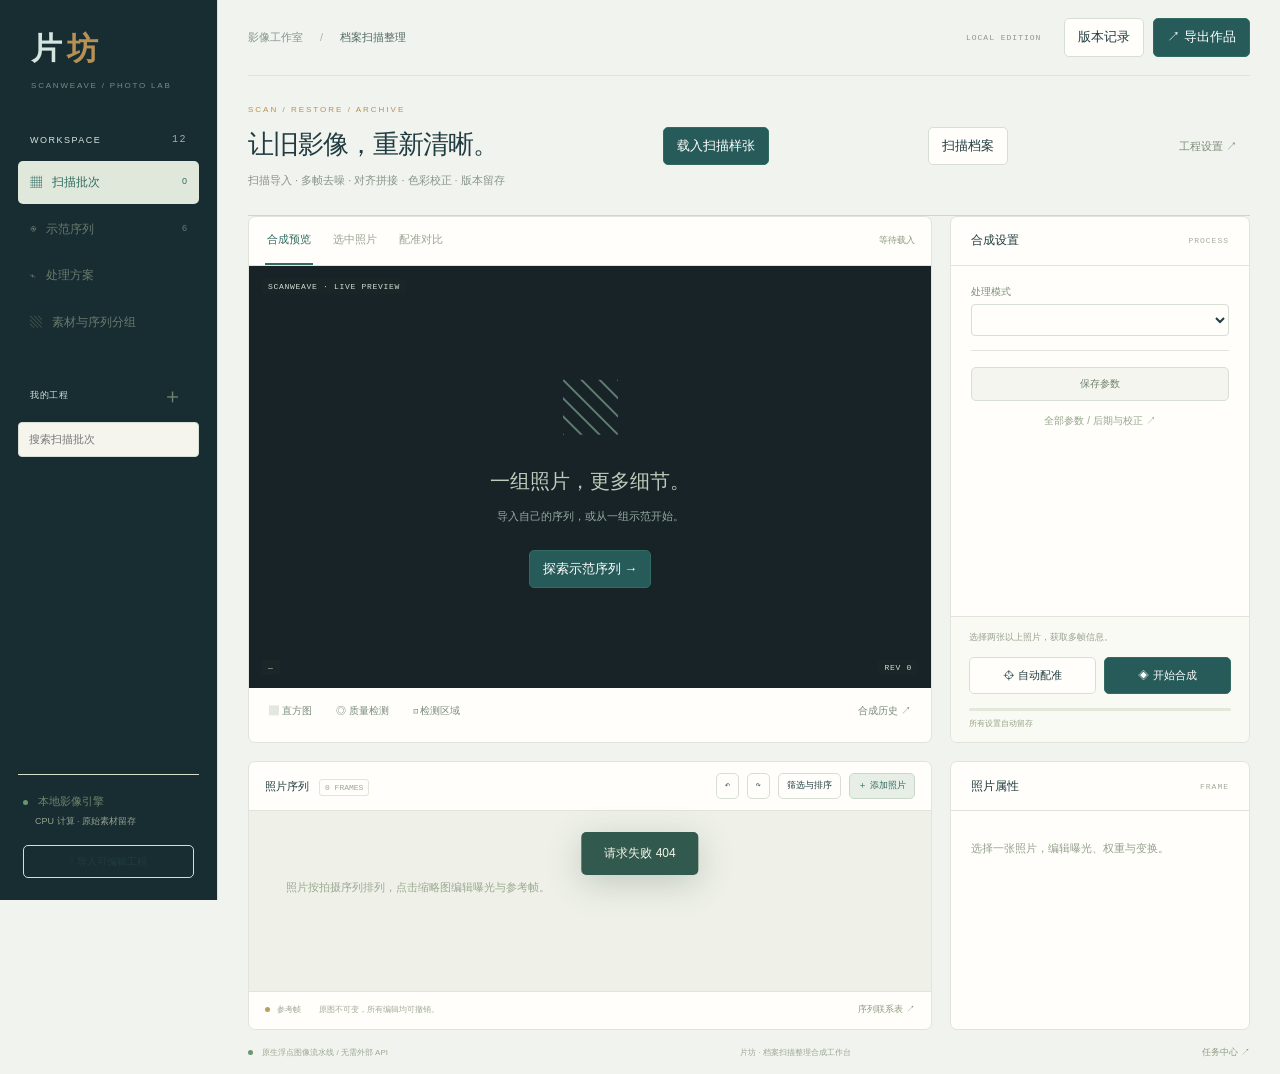
==== commit cd05b1bc: "Capture remaining task output" ====
--- a/templates/index.html
+++ b/templates/index.html
@@ -2,9 +2,9 @@
 <aside class="sidebar"><a class="logo" href="/">片<span>坊</span><small>SCANWEAVE / PHOTO LAB</small></a><div class="section-cap">WORKSPACE <span>12</span></div><button class="nav active" id="projectsNav">▦ &nbsp; 扫描批次 <b id="projectCount">0</b></button><button class="nav" id="demoNav">◉ &nbsp; 示范序列 <b>6</b></button><button class="nav" id="profilesNav">⌁ &nbsp; 处理方案</button><button class="nav" id="assetsNav">▧ &nbsp; 素材与序列分组</button><div class="section-cap projects-label">我的工程 <button id="newProject" title="新建工程">＋</button></div><input id="projectSearch" placeholder="搜索扫描批次"><div id="projectList" class="project-list"></div><div class="sidebar-bottom"><span class="online-dot"></span> 本地影像引擎<small>CPU 计算 · 原始素材留存</small><button id="importProject">↑ 导入可编辑工程</button></div></aside>
 <main><header><div class="breadcrumb">影像工作室 <i>/</i> <strong>档案扫描整理</strong></div><div class="header-actions"><span class="local-badge">LOCAL EDITION</span><button id="snapshotsBtn">版本记录</button><button id="exportBtn" class="primary">↗ 导出作品</button></div></header>
 <section class="heading"><div><div class="eyebrow">SCAN / RESTORE / ARCHIVE</div><h1 id="projectTitle">让旧影像，重新清晰。</h1><p id="projectNotes">扫描导入 · 多帧去噪 · 对齐拼接 · 色彩校正 · 版本留存</p></div><button id="scanDemo" class="primary">载入扫描样张</button><button id="scanManifest">扫描档案</button><button id="projectSettings" class="icon-button">工程设置 ↗</button></section>
-<div class="workspace"><section class="viewer panel"><div class="panel-bar"><div class="tabs-inline"><button class="selected" data-view="result">合成预览</button><button data-view="frame">选中照片</button><button id="compareBtn">配准对比</button></div><span id="resultStatus" class="state">等待载入</span></div><div class="photo-stage"><img id="hero" alt="扫描整理预览" hidden><div class="empty-state" id="emptyState"><div class="frame-symbol">▧</div><h2>一组照片，更多细节。</h2><p>导入自己的序列，或从一组示范开始。</p><button id="startDemo" class="primary">探索示范序列 →</button></div><div class="stage-corner top-left">SCANWEAVE · LIVE PREVIEW</div><div class="stage-corner bottom-left" id="imageDimensions">—</div><div class="stage-corner bottom-right" id="revisionBadge">REV 0</div></div><div class="viewer-tools"><div class="row"><button id="histogramBtn">▥ 直方图</button><button id="diagnosticsBtn">◎ 质量检测</button><button id="regionsBtn">⊡ 检测区域</button><button id="scratchBtn">✎ 划痕修复</button></div><button id="historyResultsBtn">合成历史 ↗</button></div></section>
+<div class="workspace"><section class="viewer panel"><div class="panel-bar"><div class="tabs-inline"><button class="selected" data-view="result">合成预览</button><button data-view="frame">选中照片</button><button id="compareBtn">配准对比</button></div><span id="resultStatus" class="state">等待载入</span></div><div class="photo-stage"><img id="hero" alt="扫描整理预览" hidden><div class="empty-state" id="emptyState"><div class="frame-symbol">▧</div><h2>一组照片，更多细节。</h2><p>导入自己的序列，或从一组示范开始。</p><button id="startDemo" class="primary">探索示范序列 →</button></div><div class="illumination-overlay" id="illuminationOverlay" hidden><span class="split-tag left">补偿前</span><span class="split-tag right">补偿后</span><input id="illuminationSplit" type="range" min="2" max="98" value="50" aria-label="补偿前后分屏位置"><div class="split-actions"><button id="illuminationDetails">补偿报告</button><button id="illuminationExit">退出对照</button></div></div><div class="stage-corner top-left">SCANWEAVE · LIVE PREVIEW</div><div class="stage-corner bottom-left" id="imageDimensions">—</div><div class="stage-corner bottom-right" id="revisionBadge">REV 0</div></div><div id="illuminationNotice" class="illumination-notice" hidden></div><div class="viewer-tools"><div class="row"><button id="histogramBtn">▥ 直方图</button><button id="diagnosticsBtn">◎ 质量检测</button><button id="regionsBtn">⊡ 检测区域</button><button id="illuminationBtn" hidden>☀ 补偿前后</button></div><button id="historyResultsBtn">合成历史 ↗</button></div></section>
 <aside class="controls panel"><div class="control-title"><span>合成设置</span><span class="small-cap">PROCESS</span></div><div class="control-body"><label class="field">处理模式<select id="modeSelect"></select></label><p class="mode-description" id="modeDescription"></p><div class="control-divider"></div><form id="modeForm"><div id="modeParams"></div><button type="submit" id="applyModeSettings" class="wide quiet">保存参数</button></form><button id="allSettingsBtn" class="text-button wide">全部参数 / 后期与校正 ↗</button></div><div class="action-dock"><div id="preflightHint" class="tiny">选择两张以上照片，获取多帧信息。</div><div class="row"><button id="alignBtn">⌖ 自动配准</button><button id="processBtn" class="primary">◈ 开始合成</button></div><div class="progress-track"><div id="progressBar"></div></div><div id="progressLabel">所有设置自动留存</div></div></aside>
 <section class="sequence panel"><div class="panel-bar"><div><b>照片序列</b><span class="count-chip" id="frameCount">0 FRAMES</span></div><div class="row"><button id="undoBtn" title="撤销">↶</button><button id="redoBtn" title="重做">↷</button><button id="curationBtn">筛选与排序</button><button id="uploadBtn" class="primary pale">＋ 添加照片</button></div></div><div id="filmstrip" class="filmstrip"><div class="filmstrip-empty">照片按拍摄序列排列，点击缩略图编辑曝光与参考帧。</div></div><div class="sequence-footer"><span><i class="reference-dot"></i> 参考帧</span><span id="sequenceSummary">原图不可变，所有编辑均可撤销。</span><button id="contactBtn">序列联系表 ↗</button></div></section>
 <section class="frame-properties panel"><div class="control-title"><span>照片属性</span><span id="selectedFrameIndex" class="small-cap">FRAME</span></div><div id="frameInspector" class="control-body"><p class="muted">选择一张照片，编辑曝光、权重与变换。</p></div></section></div>
 <footer><span><i class="online-dot"></i> 原生浮点图像流水线 / 无需外部 API</span><span id="footerHint">片坊 · 档案扫描整理合成工作台</span><button id="jobsBtn">任务中心 ↗</button></footer></main>
-<dialog id="dialog"><div class="dialog-head"><h2 id="dialogTitle"></h2><button id="closeDialog">✕</button></div><div id="dialogBody"></div></dialog><div id="toast" role="status"></div><input type="file" id="uploadFiles" multiple hidden accept="image/*"><input type="file" id="importFile" hidden accept=".zip"><script src="/static/app.js"></script><script src="/static/scanner.js"></script><script src="/static/scratch.js"></script></body></html>
+<dialog id="dialog"><div class="dialog-head"><h2 id="dialogTitle"></h2><button id="closeDialog">✕</button></div><div id="dialogBody"></div></dialog><div id="toast" role="status"></div><input type="file" id="uploadFiles" multiple hidden accept="image/*"><input type="file" id="importFile" hidden accept=".zip"><script src="/static/app.js"></script><script src="/static/scanner.js"></script></body></html>
--- a/static/style.css
+++ b/static/style.css
@@ -1,4 +1,3 @@
-:root{--ink:#213c41;--muted:#82908e;--paper:#f5f4ef;--panel:#fffefa;--line:#e1e4da;--teal:#316b62;--teal-light:#e7eee6;--gold:#b69054;--dark:#202b2e}*{box-sizing:border-box}body{margin:0;background:var(--paper);color:var(--ink);font:13px/1.55 Inter,"Noto Sans CJK SC","Microsoft YaHei",sans-serif}button,input,textarea,select{font:inherit}button{background:#fffefa;border:1px solid #d7ded4;padding:8px 13px;border-radius:5px;color:var(--ink);cursor:pointer;transition:.15s}button:hover{border-color:var(--teal);color:var(--teal)}button:disabled{opacity:.4;cursor:wait}.primary{background:var(--teal);color:#fff;border-color:var(--teal);font-weight:500}.primary:hover{background:#28594f;color:#fff}.primary.pale{background:var(--teal-light);border-color:#c9d7c8;color:var(--teal)}input,select,textarea{background:#fffefa;color:var(--ink);border:1px solid #d7ded4;border-radius:4px;padding:8px 10px;outline:none;max-width:100%}input:focus,select:focus,textarea:focus{border-color:var(--teal)}input[type=checkbox]{accent-color:var(--teal)}textarea{min-height:84px;resize:vertical}input[type=color]{height:37px;padding:4px;width:100%}.sidebar{position:fixed;inset:0 auto 0 0;width:218px;padding:30px 18px 22px;background:#eeeee6;border-right:1px solid #dce1d4;display:flex;flex-direction:column}.logo{font:600 31px/1.2 serif;letter-spacing:5px;color:var(--ink);text-decoration:none;display:block;margin:0 13px 42px}.logo span{color:var(--gold)}.logo small{display:block;font:8px/1.5 sans-serif;letter-spacing:1.8px;margin-top:13px;color:#798b80}.section-cap{font-size:9px;letter-spacing:1.5px;color:#889386;margin:0 12px 13px}.section-cap>span{float:right;font:10px monospace;color:#a6af9c}.nav{padding:12px;text-align:left;background:transparent;border:0;font-size:12px;color:#69796d;margin-bottom:4px}.nav b{float:right;font-size:9px;font-weight:400;padding-top:2px}.nav.active{background:#dfe8da;color:var(--teal);font-weight:500}.projects-label{display:flex;align-items:center;justify-content:space-between;letter-spacing:.5px;margin-top:32px;margin-bottom:10px}.projects-label button{padding:0 4px;border:0;background:none;font-size:21px;color:#708471}.sidebar>input{background:#f5f5ee;font-size:11px;width:100%;margin-bottom:12px}.project-list{overflow:auto;flex:1}.project-entry{padding:13px 10px;border-bottom:1px solid #dfe3d7;cursor:pointer;display:flex;gap:10px;align-items:center}.project-entry:hover,.project-entry.active{background:#e1e9db;border-radius:5px}.project-entry .project-icon{height:28px;width:26px;color:#7e9b85;border:1px solid #bac9b4;display:grid;place-items:center;border-radius:3px;font-size:18px;flex-shrink:0}.project-entry strong{font-size:11px;font-weight:500;display:block}.project-entry small{font-size:8px;color:#91a087;display:block;margin-top:3px}.sidebar-bottom{border-top:1px solid #d8dece;padding:18px 5px 0;font-size:11px;color:#71856f}.sidebar-bottom small{display:block;padding:5px 0 16px 12px;font-size:9px;color:#99a28f}.sidebar-bottom button{font-size:10px;width:100%;background:none}.online-dot{display:inline-block;width:5px;height:5px;border-radius:50%;background:#6a9671;margin-right:7px}main{margin-left:218px;padding:0 30px 10px}header{height:76px;display:flex;align-items:center;justify-content:space-between;border-bottom:1px solid var(--line)}.breadcrumb{font-size:11px;color:#85938b}.breadcrumb strong{color:#526c61;font-weight:400}.breadcrumb i{font-style:normal;margin:0 14px;color:#aeb7a7}.header-actions{display:flex;align-items:center;gap:9px}.local-badge{font:8px monospace;letter-spacing:1px;color:#8b9a84;margin-right:14px}.heading{display:flex;justify-content:space-between;align-items:center;padding:28px 0 26px}.eyebrow{font-size:8px;color:var(--gold);letter-spacing:2px}h1{font-weight:500;font-size:26px;letter-spacing:.5px;margin:8px 0 7px}.heading p{font-size:11px;color:#879587;margin:0;max-width:820px}.icon-button{background:transparent;border:0;font-size:11px;color:#7c8c78}.workspace{display:grid;grid-template-columns:minmax(500px,1fr) 300px;gap:18px}.panel{background:var(--panel);border:1px solid var(--line);border-radius:7px;overflow:hidden}.panel-bar{height:49px;display:flex;justify-content:space-between;align-items:center;padding:0 16px;font-size:11px;border-bottom:1px solid var(--line)}.tabs-inline{display:flex;align-items:stretch;height:100%;gap:18px}.tabs-inline button{border:0;border-radius:0;background:none;padding:0 2px;font-size:11px;color:#9aa493;border-bottom:2px solid transparent}.tabs-inline button.selected{color:var(--teal);border-bottom-color:var(--teal)}.state{font-size:9px;color:#8a9a7e}.state.ready{color:var(--teal)}.photo-stage{height:422px;background:#263337;display:flex;align-items:center;justify-content:center;position:relative;overflow:hidden}.photo-stage>img{width:100%;height:100%;object-fit:contain}.stage-corner{position:absolute;font:8px monospace;letter-spacing:.7px;color:#c5d0c2a8;pointer-events:none;background:#1e292a80;padding:3px 6px;border-radius:2px}.top-left{top:13px;left:13px}.bottom-left{bottom:13px;left:13px}.bottom-right{bottom:13px;right:13px}.empty-state{text-align:center;color:#becabb}.empty-state h2{font-size:20px;font-weight:400;margin:15px 0 8px}.empty-state p{font-size:11px;color:#97aaa2}.empty-state button{margin-top:14px}.frame-symbol{font-size:55px;color:#617d72}.viewer-tools{display:flex;align-items:center;justify-content:space-between;height:47px;padding:0 12px}.viewer-tools button{font-size:10px;background:none;border:0;color:#7a8c7b;padding:5px 8px}.row{display:flex;gap:8px;align-items:center}.control-title{height:49px;padding:0 20px;display:flex;align-items:center;justify-content:space-between;border-bottom:1px solid var(--line);font-size:12px;font-weight:500}.small-cap{font:8px monospace;color:#a3ad9b;letter-spacing:1px}.control-body{padding:18px 20px}.controls .control-body{height:350px;overflow:auto}.field{display:block;font-size:10px;color:#7c8e7a;margin-bottom:12px}.field>input,.field>textarea,.field>select{display:block;width:100%;font-size:11px;margin-top:5px}.field.inline-check{display:flex;gap:8px;align-items:center;margin:10px 0}.field.inline-check>input{width:auto;margin:0}.mode-description{font-size:10px;color:#a1ab97;line-height:1.7;margin:0 0 14px}.control-divider{height:1px;background:var(--line);margin-bottom:16px}.wide{width:100%}.quiet{background:#f3f5ee;color:#72836e;font-size:10px}.text-button{background:none;border:0;font-size:10px;color:#97a58e;padding:12px 0 0}.action-dock{border-top:1px solid var(--line);padding:14px 18px 12px;background:#f8faf3}.action-dock .row button{flex:1;font-size:11px;padding:9px 7px}.tiny{font-size:9px;color:#99a18d;margin-bottom:12px}.progress-track{height:3px;background:#e3e9da;border-radius:4px;margin-top:14px;overflow:hidden}.progress-track>div{height:100%;width:0%;background:var(--teal);transition:width .2s}#progressLabel{font-size:8px;color:#96a48a;margin-top:7px}.sequence .panel-bar b{font-weight:500}.sequence .panel-bar button{font-size:9px;padding:5px 8px}.count-chip{font:8px monospace;border:1px solid #e0e6d8;border-radius:3px;padding:3px 5px;color:#9ca992;margin-left:10px}.filmstrip{height:180px;display:flex;gap:12px;overflow:auto;padding:18px 17px;background:#eff1e9;align-items:flex-start}.frame-card{width:148px;flex-shrink:0;position:relative;cursor:pointer}.frame-card img{width:100%;height:95px;object-fit:cover;border:2px solid transparent;border-radius:4px;background:#243337}.frame-card.selected img{border-color:var(--teal)}.frame-card.disabled img{opacity:.35;filter:grayscale(1)}.frame-topline{position:absolute;left:6px;top:6px;right:6px;display:flex;justify-content:space-between;align-items:center;color:white;font:8px monospace}.frame-topline span{background:#152c36b0;padding:1px 5px;border-radius:2px}.frame-topline input{margin:0;width:11px;height:11px;accent-color:var(--teal)}.frame-card h4{font-size:9px;font-weight:400;margin:5px 0 1px;color:#5f7765;white-space:nowrap;overflow:hidden;text-overflow:ellipsis}.frame-card .exposure{display:flex;justify-content:space-between;font:8px monospace;color:#9eaa96}.reference-star{color:#d7bd77}.filmstrip-empty{font-size:11px;color:#9aa891;padding:50px 20px}.sequence-footer{height:37px;padding:0 16px;display:flex;align-items:center;gap:18px;color:#a0ab96;font-size:8px;border-top:1px solid var(--line)}.reference-dot{display:inline-block;width:5px;height:5px;border-radius:50%;background:#bb9f62;margin-right:5px}.sequence-footer button{margin-left:auto;border:0;background:none;padding:0;font-size:9px;color:#8b9c80}.frame-properties .control-body{height:218px;overflow:auto}.frame-properties .field{margin-bottom:10px}.frame-properties .row button{font-size:9px;padding:6px;flex:1}.form-grid{display:grid;grid-template-columns:1fr 1fr;gap:0 14px}.form-grid .full{grid-column:1/-1}footer{display:flex;justify-content:space-between;align-items:center;font-size:8px;color:#9ca892;padding:16px 0 4px}footer button{border:0;background:none;padding:0;font-size:9px;color:#8c9c7d}.muted{font-size:11px;color:#94a28d}.dialog-head{padding:20px 24px;border-bottom:1px solid var(--line);display:flex;justify-content:space-between;align-items:center;background:#fffefa;position:sticky;top:0;z-index:2}.dialog-head h2{margin:0;font-size:18px;font-weight:500}.dialog-head button{border:0;background:none;padding:2px 5px}dialog{padding:0;border:1px solid #ced9c8;border-radius:9px;background:var(--panel);color:var(--ink);width:min(900px,94vw);max-height:90vh;box-shadow:0 25px 90px #1b30274d}dialog::backdrop{background:#233a337d;backdrop-filter:blur(5px)}#dialogBody{padding:24px;max-height:76vh;overflow:auto}.catalog{display:grid;grid-template-columns:repeat(3,1fr);gap:14px}.demo-card{border:1px solid #dce3d4;padding:18px;border-radius:6px;cursor:pointer;background:#f9faf4}.demo-card:hover{border-color:var(--teal)}.demo-art{height:100px;border-radius:4px;background:#c7d4bb;position:relative;overflow:hidden}.demo-art .window{position:absolute;width:55%;height:74%;right:10%;top:10%;background:#b1d1cc;border:5px solid #4f6d67}.demo-art .window:after{content:'';position:absolute;height:100%;width:5px;background:#4f6d67;left:45%}.demo-art .pot{position:absolute;width:24%;height:40%;bottom:8%;left:13%;background:#c99e64;border-radius:8% 8% 40% 40%;transform:rotate(-4deg)}.demo-art .leaf{position:absolute;width:28%;height:38%;bottom:38%;left:10%;background:#70936c;border-radius:90% 10% 80% 20%;transform:rotate(-18deg)}.demo-card h3{font-size:12px;font-weight:500;margin:16px 0 5px}.demo-card p{font-size:10px;color:#94a08b;line-height:1.7}.demo-card small{font:8px monospace;letter-spacing:1px;color:#9d956c}.section-title{margin:18px 0 12px;color:#6b8069;font-size:11px}.dialog-actions{display:flex;justify-content:flex-end;gap:8px;margin-top:20px}.dialog-image{max-width:100%;max-height:62vh;object-fit:contain;display:block;margin:auto}.tabs{display:flex;flex-wrap:wrap;gap:6px;margin-bottom:16px}.tabs button{font-size:10px;padding:6px 10px}.tabs button.active{background:var(--teal-light);border-color:#b2c8ae}.tool-grid{display:grid;grid-template-columns:repeat(3,1fr);gap:8px}.tool-grid button{font-size:11px;padding:12px;text-align:left}.tool-grid small{font-size:9px;color:#98a78d;display:block}.job-entry{padding:14px;border:1px solid var(--line);border-radius:5px;margin-bottom:12px}.job-entry progress{accent-color:var(--teal);width:100%;height:5px}.job-entry .row{font-size:10px;justify-content:space-between}.job-entry a,a.download{color:var(--teal);font-size:11px}.warning{padding:12px;border-radius:4px;background:#f3ead8;color:#a0824c;font-size:11px;margin:10px 0}.data-table{width:100%;font-size:11px;border-collapse:collapse}.data-table td,.data-table th{padding:9px;border-bottom:1px solid var(--line);text-align:left}.data-table th{font-weight:500;color:#7c8e72}pre{font-size:10px;white-space:pre-wrap;word-break:break-word;background:#f0f3e9;padding:15px;color:#5f765f;border-radius:4px;max-height:400px;overflow:auto}.mask-canvas{display:block;width:min(620px,100%);height:auto;max-height:50vh;object-fit:contain;background:#222;cursor:crosshair;touch-action:none;border:1px solid #a3b99e;margin:16px auto}.asset-grid{display:grid;grid-template-columns:repeat(4,1fr);gap:12px}.asset-card{border:1px solid var(--line);padding:8px;border-radius:4px;font-size:10px}.asset-card img{width:100%;height:90px;object-fit:cover}.asset-card input{margin-right:5px}#toast{position:fixed;bottom:25px;left:50%;transform:translateX(-50%);border-radius:5px;padding:12px 23px;background:#31594d;color:#f3f5e9;font-size:12px;box-shadow:0 8px 35px #304b3c3d;z-index:99;max-width:80vw;opacity:0;pointer-events:none}#toast.show{opacity:1}@media(min-width:1600px){main{padding:0 42px}.sidebar{width:240px}main{margin-left:240px}.workspace{grid-template-columns:minmax(600px,1fr) 330px}.photo-stage{height:490px}.controls .control-body{height:418px}.filmstrip{height:190px}.frame-card{width:165px}.frame-card img{height:104px}.frame-properties .control-body{height:228px}}@media(max-width:1130px){.sidebar{width:180px;padding:25px 12px}main{margin-left:180px;padding:0 18px}.workspace{grid-template-columns:minmax(340px,1fr) 270px;gap:12px}.photo-stage{height:390px}.controls .control-body{height:318px}.viewer-tools button{padding:4px;font-size:9px}.heading p{max-width:600px}.local-badge{display:none}.tabs-inline{gap:12px}.control-body{padding:15px}.control-title{padding:0 15px}.frame-card{width:132px}.frame-card img{height:88px}.sequenceSummary{display:none}}@media(max-width:760px){.sidebar{position:relative;width:100%;display:block;padding:16px}.logo{display:inline-block;font-size:24px;margin:0 10px 0 0}.logo small,.section-cap,.project-list,.sidebar>input,.sidebar-bottom{display:none}.nav{display:inline-block;font-size:10px;padding:5px;margin:0}.nav b{display:none}main{margin-left:0;padding:0 12px}header{height:58px}.breadcrumb{display:none}.heading{padding:20px 0}h1{font-size:22px}.heading p{font-size:10px;max-width:90vw}.icon-button{display:none}.workspace{display:flex;flex-direction:column}.photo-stage{height:310px}.controls .control-body{height:auto;max-height:340px}.control-title{height:43px}.sequence{order:1}.controls{order:2}.frame-properties{order:3}.frame-properties .control-body{height:auto;max-height:360px}.catalog{grid-template-columns:1fr 1fr}.tool-grid{grid-template-columns:1fr 1fr}.asset-grid{grid-template-columns:1fr 1fr}footer{font-size:8px}#footerHint{display:none}.sequence-footer{gap:10px}#sequenceSummary{display:none}.viewer-tools .row{gap:3px}}
+:root{--ink:#213c41;--muted:#82908e;--paper:#f5f4ef;--panel:#fffefa;--line:#e1e4da;--teal:#316b62;--teal-light:#e7eee6;--gold:#b69054;--dark:#202b2e}*{box-sizing:border-box}body{margin:0;background:var(--paper);color:var(--ink);font:13px/1.55 Inter,"Noto Sans CJK SC","Microsoft YaHei",sans-serif}button,input,textarea,select{font:inherit}button{background:#fffefa;border:1px solid #d7ded4;padding:8px 13px;border-radius:5px;color:var(--ink);cursor:pointer;transition:.15s}button:hover{border-color:var(--teal);color:var(--teal)}button:disabled{opacity:.4;cursor:wait}.primary{background:var(--teal);color:#fff;border-color:var(--teal);font-weight:500}.primary:hover{background:#28594f;color:#fff}.primary.pale{background:var(--teal-light);border-color:#c9d7c8;color:var(--teal)}input,select,textarea{background:#fffefa;color:var(--ink);border:1px solid #d7ded4;border-radius:4px;padding:8px 10px;outline:none;max-width:100%}input:focus,select:focus,textarea:focus{border-color:var(--teal)}input[type=checkbox]{accent-color:var(--teal)}textarea{min-height:84px;resize:vertical}input[type=color]{height:37px;padding:4px;width:100%}.sidebar{position:fixed;inset:0 auto 0 0;width:218px;padding:30px 18px 22px;background:#eeeee6;border-right:1px solid #dce1d4;display:flex;flex-direction:column}.logo{font:600 31px/1.2 serif;letter-spacing:5px;color:var(--ink);text-decoration:none;display:block;margin:0 13px 42px}.logo span{color:var(--gold)}.logo small{display:block;font:8px/1.5 sans-serif;letter-spacing:1.8px;margin-top:13px;color:#798b80}.section-cap{font-size:9px;letter-spacing:1.5px;color:#889386;margin:0 12px 13px}.section-cap>span{float:right;font:10px monospace;color:#a6af9c}.nav{padding:12px;text-align:left;background:transparent;border:0;font-size:12px;color:#69796d;margin-bottom:4px}.nav b{float:right;font-size:9px;font-weight:400;padding-top:2px}.nav.active{background:#dfe8da;color:var(--teal);font-weight:500}.projects-label{display:flex;align-items:center;justify-content:space-between;letter-spacing:.5px;margin-top:32px;margin-bottom:10px}.projects-label button{padding:0 4px;border:0;background:none;font-size:21px;color:#708471}.sidebar>input{background:#f5f5ee;font-size:11px;width:100%;margin-bottom:12px}.project-list{overflow:auto;flex:1}.project-entry{padding:13px 10px;border-bottom:1px solid #dfe3d7;cursor:pointer;display:flex;gap:10px;align-items:center}.project-entry:hover,.project-entry.active{background:#e1e9db;border-radius:5px}.project-entry .project-icon{height:28px;width:26px;color:#7e9b85;border:1px solid #bac9b4;display:grid;place-items:center;border-radius:3px;font-size:18px;flex-shrink:0}.project-entry strong{font-size:11px;font-weight:500;display:block}.project-entry small{font-size:8px;color:#91a087;display:block;margin-top:3px}.sidebar-bottom{border-top:1px solid #d8dece;padding:18px 5px 0;font-size:11px;color:#71856f}.sidebar-bottom small{display:block;padding:5px 0 16px 12px;font-size:9px;color:#99a28f}.sidebar-bottom button{font-size:10px;width:100%;background:none}.online-dot{display:inline-block;width:5px;height:5px;border-radius:50%;background:#6a9671;margin-right:7px}main{margin-left:218px;padding:0 30px 10px}header{height:76px;display:flex;align-items:center;justify-content:space-between;border-bottom:1px solid var(--line)}.breadcrumb{font-size:11px;color:#85938b}.breadcrumb strong{color:#526c61;font-weight:400}.breadcrumb i{font-style:normal;margin:0 14px;color:#aeb7a7}.header-actions{display:flex;align-items:center;gap:9px}.local-badge{font:8px monospace;letter-spacing:1px;color:#8b9a84;margin-right:14px}.heading{display:flex;justify-content:space-between;align-items:center;padding:28px 0 26px}.eyebrow{font-size:8px;color:var(--gold);letter-spacing:2px}h1{font-weight:500;font-size:26px;letter-spacing:.5px;margin:8px 0 7px}.heading p{font-size:11px;color:#879587;margin:0;max-width:820px}.icon-button{background:transparent;border:0;font-size:11px;color:#7c8c78}.workspace{display:grid;grid-template-columns:minmax(500px,1fr) 300px;gap:18px}.panel{background:var(--panel);border:1px solid var(--line);border-radius:7px;overflow:hidden}.panel-bar{height:49px;display:flex;justify-content:space-between;align-items:center;padding:0 16px;font-size:11px;border-bottom:1px solid var(--line)}.tabs-inline{display:flex;align-items:stretch;height:100%;gap:18px}.tabs-inline button{border:0;border-radius:0;background:none;padding:0 2px;font-size:11px;color:#9aa493;border-bottom:2px solid transparent}.tabs-inline button.selected{color:var(--teal);border-bottom-color:var(--teal)}.state{font-size:9px;color:#8a9a7e}.state.ready{color:var(--teal)}.photo-stage{height:422px;background:#263337;display:flex;align-items:center;justify-content:center;position:relative;overflow:hidden}.photo-stage>img{width:100%;height:100%;object-fit:contain}.stage-corner{position:absolute;font:8px monospace;letter-spacing:.7px;color:#c5d0c2a8;pointer-events:none;background:#1e292a80;padding:3px 6px;border-radius:2px}.top-left{top:13px;left:13px}.bottom-left{bottom:13px;left:13px}.bottom-right{bottom:13px;right:13px}.empty-state{text-align:center;color:#becabb}.empty-state h2{font-size:20px;font-weight:400;margin:15px 0 8px}.empty-state p{font-size:11px;color:#97aaa2}.empty-state button{margin-top:14px}.frame-symbol{font-size:55px;color:#617d72}.viewer-tools{display:flex;align-items:center;justify-content:space-between;height:47px;padding:0 12px}.viewer-tools button{font-size:10px;background:none;border:0;color:#7a8c7b;padding:5px 8px}.viewer-tools button.selected{color:var(--teal);font-weight:500}.illumination-overlay{position:absolute;inset:0;pointer-events:none}.illumination-overlay .split-tag{position:absolute;top:38px;font:9px monospace;letter-spacing:.6px;color:#f5f0e0;background:#1e292adb;padding:3px 7px;border-radius:2px}.illumination-overlay .split-tag.left{left:48px}.illumination-overlay .split-tag.right{right:48px}.illumination-overlay input[type=range]{position:absolute;left:8%;width:84%;bottom:38px;pointer-events:auto;accent-color:#b69054}.illumination-overlay .split-actions{position:absolute;right:16px;bottom:66px;display:flex;gap:6px;pointer-events:auto}.illumination-overlay .split-actions button{font-size:9px;padding:5px 9px;background:#f3f5e9e6;border-color:#c3cfbd;color:#3a4f44}.illumination-notice{margin:0 0 10px;padding:9px 13px;border:1px solid #e3d6b6;background:#f7f0df;border-radius:5px;font-size:10px;color:#8a6d38}.illumination-notice b{font-weight:600}.illumination-notice button{border:0;background:none;color:#8a6d38;text-decoration:underline;font-size:10px;padding:0 0 0 6px}.illumination-summary{display:grid;grid-template-columns:repeat(3,1fr);gap:10px;margin:4px 0 16px}.illumination-summary div{border:1px solid var(--line);border-radius:5px;padding:10px 12px;background:#f9faf4}.illumination-summary small{display:block;font-size:9px;color:#93a08b}.illumination-summary b{font-size:15px;font-weight:500;color:var(--teal)}.status-dot{display:inline-block;width:7px;height:7px;border-radius:50%;margin-right:5px}.status-dot.ok{background:#6a9671}.status-dot.warn{background:#c59a4a}.status-dot.off{background:#a7b0a0}.row{display:flex;gap:8px;align-items:center}.control-title{height:49px;padding:0 20px;display:flex;align-items:center;justify-content:space-between;border-bottom:1px solid var(--line);font-size:12px;font-weight:500}.small-cap{font:8px monospace;color:#a3ad9b;letter-spacing:1px}.control-body{padding:18px 20px}.controls .control-body{height:350px;overflow:auto}.field{display:block;font-size:10px;color:#7c8e7a;margin-bottom:12px}.field>input,.field>textarea,.field>select{display:block;width:100%;font-size:11px;margin-top:5px}.field.inline-check{display:flex;gap:8px;align-items:center;margin:10px 0}.field.inline-check>input{width:auto;margin:0}.mode-description{font-size:10px;color:#a1ab97;line-height:1.7;margin:0 0 14px}.control-divider{height:1px;background:var(--line);margin-bottom:16px}.wide{width:100%}.quiet{background:#f3f5ee;color:#72836e;font-size:10px}.text-button{background:none;border:0;font-size:10px;color:#97a58e;padding:12px 0 0}.action-dock{border-top:1px solid var(--line);padding:14px 18px 12px;background:#f8faf3}.action-dock .row button{flex:1;font-size:11px;padding:9px 7px}.tiny{font-size:9px;color:#99a18d;margin-bottom:12px}.progress-track{height:3px;background:#e3e9da;border-radius:4px;margin-top:14px;overflow:hidden}.progress-track>div{height:100%;width:0%;background:var(--teal);transition:width .2s}#progressLabel{font-size:8px;color:#96a48a;margin-top:7px}.sequence .panel-bar b{font-weight:500}.sequence .panel-bar button{font-size:9px;padding:5px 8px}.count-chip{font:8px monospace;border:1px solid #e0e6d8;border-radius:3px;padding:3px 5px;color:#9ca992;margin-left:10px}.filmstrip{height:180px;display:flex;gap:12px;overflow:auto;padding:18px 17px;background:#eff1e9;align-items:flex-start}.frame-card{width:148px;flex-shrink:0;position:relative;cursor:pointer}.frame-card img{width:100%;height:95px;object-fit:cover;border:2px solid transparent;border-radius:4px;background:#243337}.frame-card.selected img{border-color:var(--teal)}.frame-card.disabled img{opacity:.35;filter:grayscale(1)}.frame-topline{position:absolute;left:6px;top:6px;right:6px;display:flex;justify-content:space-between;align-items:center;color:white;font:8px monospace}.frame-topline span{background:#152c36b0;padding:1px 5px;border-radius:2px}.frame-topline input{margin:0;width:11px;height:11px;accent-color:var(--teal)}.frame-card h4{font-size:9px;font-weight:400;margin:5px 0 1px;color:#5f7765;white-space:nowrap;overflow:hidden;text-overflow:ellipsis}.frame-card .exposure{display:flex;justify-content:space-between;font:8px monospace;color:#9eaa96}.reference-star{color:#d7bd77}.filmstrip-empty{font-size:11px;color:#9aa891;padding:50px 20px}.sequence-footer{height:37px;padding:0 16px;display:flex;align-items:center;gap:18px;color:#a0ab96;font-size:8px;border-top:1px solid var(--line)}.reference-dot{display:inline-block;width:5px;height:5px;border-radius:50%;background:#bb9f62;margin-right:5px}.sequence-footer button{margin-left:auto;border:0;background:none;padding:0;font-size:9px;color:#8b9c80}.frame-properties .control-body{height:218px;overflow:auto}.frame-properties .field{margin-bottom:10px}.frame-properties .row button{font-size:9px;padding:6px;flex:1}.form-grid{display:grid;grid-template-columns:1fr 1fr;gap:0 14px}.form-grid .full{grid-column:1/-1}footer{display:flex;justify-content:space-between;align-items:center;font-size:8px;color:#9ca892;padding:16px 0 4px}footer button{border:0;background:none;padding:0;font-size:9px;color:#8c9c7d}.muted{font-size:11px;color:#94a28d}.dialog-head{padding:20px 24px;border-bottom:1px solid var(--line);display:flex;justify-content:space-between;align-items:center;background:#fffefa;position:sticky;top:0;z-index:2}.dialog-head h2{margin:0;font-size:18px;font-weight:500}.dialog-head button{border:0;background:none;padding:2px 5px}dialog{padding:0;border:1px solid #ced9c8;border-radius:9px;background:var(--panel);color:var(--ink);width:min(900px,94vw);max-height:90vh;box-shadow:0 25px 90px #1b30274d}dialog::backdrop{background:#233a337d;backdrop-filter:blur(5px)}#dialogBody{padding:24px;max-height:76vh;overflow:auto}.catalog{display:grid;grid-template-columns:repeat(3,1fr);gap:14px}.demo-card{border:1px solid #dce3d4;padding:18px;border-radius:6px;cursor:pointer;background:#f9faf4}.demo-card:hover{border-color:var(--teal)}.demo-art{height:100px;border-radius:4px;background:#c7d4bb;position:relative;overflow:hidden}.demo-art .window{position:absolute;width:55%;height:74%;right:10%;top:10%;background:#b1d1cc;border:5px solid #4f6d67}.demo-art .window:after{content:'';position:absolute;height:100%;width:5px;background:#4f6d67;left:45%}.demo-art .pot{position:absolute;width:24%;height:40%;bottom:8%;left:13%;background:#c99e64;border-radius:8% 8% 40% 40%;transform:rotate(-4deg)}.demo-art .leaf{position:absolute;width:28%;height:38%;bottom:38%;left:10%;background:#70936c;border-radius:90% 10% 80% 20%;transform:rotate(-18deg)}.demo-card h3{font-size:12px;font-weight:500;margin:16px 0 5px}.demo-card p{font-size:10px;color:#94a08b;line-height:1.7}.demo-card small{font:8px monospace;letter-spacing:1px;color:#9d956c}.section-title{margin:18px 0 12px;color:#6b8069;font-size:11px}.dialog-actions{display:flex;justify-content:flex-end;gap:8px;margin-top:20px}.dialog-image{max-width:100%;max-height:62vh;object-fit:contain;display:block;margin:auto}.tabs{display:flex;flex-wrap:wrap;gap:6px;margin-bottom:16px}.tabs button{font-size:10px;padding:6px 10px}.tabs button.active{background:var(--teal-light);border-color:#b2c8ae}.tool-grid{display:grid;grid-template-columns:repeat(3,1fr);gap:8px}.tool-grid button{font-size:11px;padding:12px;text-align:left}.tool-grid small{font-size:9px;color:#98a78d;display:block}.job-entry{padding:14px;border:1px solid var(--line);border-radius:5px;margin-bottom:12px}.job-entry progress{accent-color:var(--teal);width:100%;height:5px}.job-entry .row{font-size:10px;justify-content:space-between}.job-entry a,a.download{color:var(--teal);font-size:11px}.warning{padding:12px;border-radius:4px;background:#f3ead8;color:#a0824c;font-size:11px;margin:10px 0}.data-table{width:100%;font-size:11px;border-collapse:collapse}.data-table td,.data-table th{padding:9px;border-bottom:1px solid var(--line);text-align:left}.data-table th{font-weight:500;color:#7c8e72}pre{font-size:10px;white-space:pre-wrap;word-break:break-word;background:#f0f3e9;padding:15px;color:#5f765f;border-radius:4px;max-height:400px;overflow:auto}.mask-canvas{display:block;width:min(620px,100%);height:auto;max-height:50vh;object-fit:contain;background:#222;cursor:crosshair;touch-action:none;border:1px solid #a3b99e;margin:16px auto}.asset-grid{display:grid;grid-template-columns:repeat(4,1fr);gap:12px}.asset-card{border:1px solid var(--line);padding:8px;border-radius:4px;font-size:10px}.asset-card img{width:100%;height:90px;object-fit:cover}.asset-card input{margin-right:5px}#toast{position:fixed;bottom:25px;left:50%;transform:translateX(-50%);border-radius:5px;padding:12px 23px;background:#31594d;color:#f3f5e9;font-size:12px;box-shadow:0 8px 35px #304b3c3d;z-index:99;max-width:80vw;opacity:0;pointer-events:none}#toast.show{opacity:1}@media(min-width:1600px){main{padding:0 42px}.sidebar{width:240px}main{margin-left:240px}.workspace{grid-template-columns:minmax(600px,1fr) 330px}.photo-stage{height:490px}.controls .control-body{height:418px}.filmstrip{height:190px}.frame-card{width:165px}.frame-card img{height:104px}.frame-properties .control-body{height:228px}}@media(max-width:1130px){.sidebar{width:180px;padding:25px 12px}main{margin-left:180px;padding:0 18px}.workspace{grid-template-columns:minmax(340px,1fr) 270px;gap:12px}.photo-stage{height:390px}.controls .control-body{height:318px}.viewer-tools button{padding:4px;font-size:9px}.heading p{max-width:600px}.local-badge{display:none}.tabs-inline{gap:12px}.control-body{padding:15px}.control-title{padding:0 15px}.frame-card{width:132px}.frame-card img{height:88px}.sequenceSummary{display:none}}@media(max-width:760px){.sidebar{position:relative;width:100%;display:block;padding:16px}.logo{display:inline-block;font-size:24px;margin:0 10px 0 0}.logo small,.section-cap,.project-list,.sidebar>input,.sidebar-bottom{display:none}.nav{display:inline-block;font-size:10px;padding:5px;margin:0}.nav b{display:none}main{margin-left:0;padding:0 12px}header{height:58px}.breadcrumb{display:none}.heading{padding:20px 0}h1{font-size:22px}.heading p{font-size:10px;max-width:90vw}.icon-button{display:none}.workspace{display:flex;flex-direction:column}.photo-stage{height:310px}.controls .control-body{height:auto;max-height:340px}.control-title{height:43px}.sequence{order:1}.controls{order:2}.frame-properties{order:3}.frame-properties .control-body{height:auto;max-height:360px}.catalog{grid-template-columns:1fr 1fr}.tool-grid{grid-template-columns:1fr 1fr}.asset-grid{grid-template-columns:1fr 1fr}footer{font-size:8px}#footerHint{display:none}.sequence-footer{gap:10px}#sequenceSummary{display:none}.viewer-tools .row{gap:3px}}
 
 :root{--accent:#265b59;--accent-soft:#e3efeb}body{background:#f1f3ef}.sidebar{background:#172d32;color:#d5e5df}.logo,.sidebar .section-cap{color:#d5e5df}.primary{background:#265b59;color:white}.heading{border-bottom:1px solid #ccd6cc}h1{letter-spacing:-1px}.photo-stage{background:#172326}.stage-corner{color:#d1ded4}button{border-radius:5px}
-.scratch-studio{display:flex;flex-direction:column;gap:14px}.scratch-head{display:flex;justify-content:space-between;gap:12px;flex-wrap:wrap}.scratch-tools,.scratch-views{display:flex;gap:6px;flex-wrap:wrap}.scratch-tools button,.scratch-views button{font-size:10px;padding:6px 10px}.scratch-tools button.active,.scratch-views button.active{background:var(--teal-light);border-color:#b2c8ae;color:var(--teal)}.scratch-stage{position:relative;background:#172326;border-radius:6px;border:1px solid #2c3d3f;display:flex;align-items:center;justify-content:center;width:100%;max-height:58vh}.scratch-stage canvas{display:block;max-width:100%;max-height:58vh;width:auto;height:auto;cursor:crosshair;touch-action:none}.scratch-hint{position:absolute;left:10px;bottom:10px;font-size:9px;color:#cdd9cd;background:#16222699;padding:4px 8px;border-radius:3px;pointer-events:none}.scratch-controls{display:grid;grid-template-columns:repeat(4,1fr);gap:8px 16px}.scratch-controls .field{margin-bottom:0}.scratch-controls input[type=range]{padding:0;height:26px}.scratch-controls .field span{font:9px monospace;color:#8b9c88;display:block;margin-top:2px}.scratch-foot{display:flex;justify-content:space-between;align-items:center;gap:12px;flex-wrap:wrap;border-top:1px solid var(--line);padding-top:12px}.scratch-status{font-size:10px;color:#7d8f7d;flex:1;min-width:220px}.scratch-records{max-height:210px;overflow:auto}.scratch-records .job-entry{padding:10px 12px;margin-bottom:8px}.scratch-records .job-entry .row{font-size:10px}.scratch-records .job-entry .row button{font-size:9px;padding:4px 8px}.job-entry.scratch-current{border-color:var(--teal);background:#f4f8f1}@media(max-width:900px){.scratch-controls{grid-template-columns:1fr 1fr}.scratch-stage{max-height:44vh}.scratch-stage canvas{max-height:44vh}}
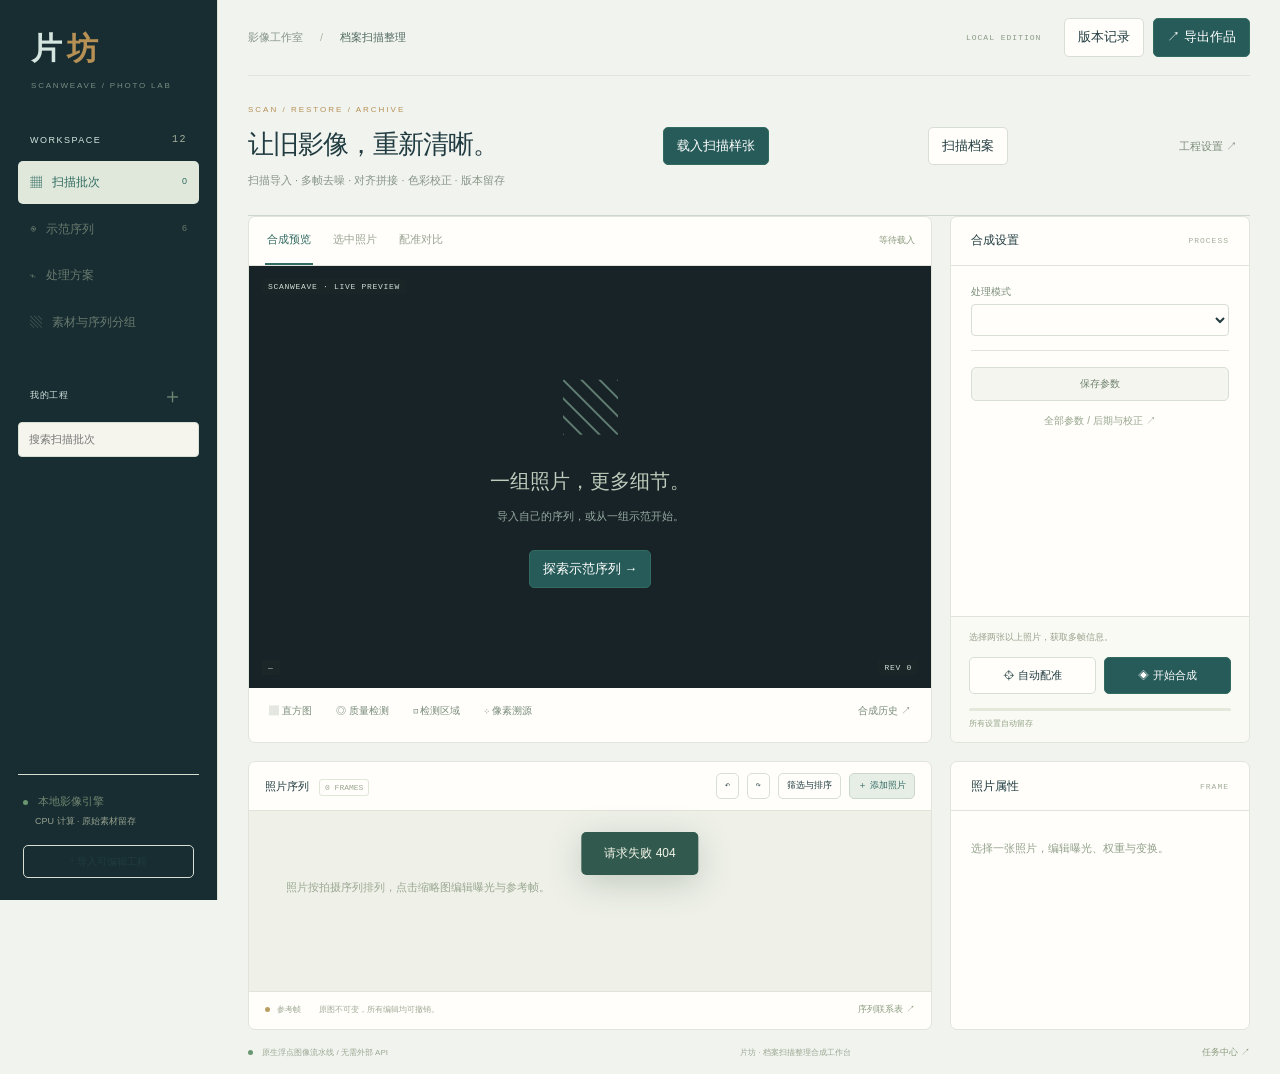
==== commit a77c3f3b: "Capture remaining task output" ====
--- a/templates/index.html
+++ b/templates/index.html
@@ -2,9 +2,9 @@
 <aside class="sidebar"><a class="logo" href="/">片<span>坊</span><small>SCANWEAVE / PHOTO LAB</small></a><div class="section-cap">WORKSPACE <span>12</span></div><button class="nav active" id="projectsNav">▦ &nbsp; 扫描批次 <b id="projectCount">0</b></button><button class="nav" id="demoNav">◉ &nbsp; 示范序列 <b>6</b></button><button class="nav" id="profilesNav">⌁ &nbsp; 处理方案</button><button class="nav" id="assetsNav">▧ &nbsp; 素材与序列分组</button><div class="section-cap projects-label">我的工程 <button id="newProject" title="新建工程">＋</button></div><input id="projectSearch" placeholder="搜索扫描批次"><div id="projectList" class="project-list"></div><div class="sidebar-bottom"><span class="online-dot"></span> 本地影像引擎<small>CPU 计算 · 原始素材留存</small><button id="importProject">↑ 导入可编辑工程</button></div></aside>
 <main><header><div class="breadcrumb">影像工作室 <i>/</i> <strong>档案扫描整理</strong></div><div class="header-actions"><span class="local-badge">LOCAL EDITION</span><button id="snapshotsBtn">版本记录</button><button id="exportBtn" class="primary">↗ 导出作品</button></div></header>
 <section class="heading"><div><div class="eyebrow">SCAN / RESTORE / ARCHIVE</div><h1 id="projectTitle">让旧影像，重新清晰。</h1><p id="projectNotes">扫描导入 · 多帧去噪 · 对齐拼接 · 色彩校正 · 版本留存</p></div><button id="scanDemo" class="primary">载入扫描样张</button><button id="scanManifest">扫描档案</button><button id="projectSettings" class="icon-button">工程设置 ↗</button></section>
-<div class="workspace"><section class="viewer panel"><div class="panel-bar"><div class="tabs-inline"><button class="selected" data-view="result">合成预览</button><button data-view="frame">选中照片</button><button id="compareBtn">配准对比</button></div><span id="resultStatus" class="state">等待载入</span></div><div class="photo-stage"><img id="hero" alt="扫描整理预览" hidden><div class="empty-state" id="emptyState"><div class="frame-symbol">▧</div><h2>一组照片，更多细节。</h2><p>导入自己的序列，或从一组示范开始。</p><button id="startDemo" class="primary">探索示范序列 →</button></div><div class="illumination-overlay" id="illuminationOverlay" hidden><span class="split-tag left">补偿前</span><span class="split-tag right">补偿后</span><input id="illuminationSplit" type="range" min="2" max="98" value="50" aria-label="补偿前后分屏位置"><div class="split-actions"><button id="illuminationDetails">补偿报告</button><button id="illuminationExit">退出对照</button></div></div><div class="stage-corner top-left">SCANWEAVE · LIVE PREVIEW</div><div class="stage-corner bottom-left" id="imageDimensions">—</div><div class="stage-corner bottom-right" id="revisionBadge">REV 0</div></div><div id="illuminationNotice" class="illumination-notice" hidden></div><div class="viewer-tools"><div class="row"><button id="histogramBtn">▥ 直方图</button><button id="diagnosticsBtn">◎ 质量检测</button><button id="regionsBtn">⊡ 检测区域</button><button id="illuminationBtn" hidden>☀ 补偿前后</button></div><button id="historyResultsBtn">合成历史 ↗</button></div></section>
+<div class="workspace"><section class="viewer panel"><div class="panel-bar"><div class="tabs-inline"><button class="selected" data-view="result">合成预览</button><button data-view="frame">选中照片</button><button id="compareBtn">配准对比</button></div><span id="resultStatus" class="state">等待载入</span></div><div class="photo-stage"><img id="hero" alt="扫描整理预览" hidden><div class="empty-state" id="emptyState"><div class="frame-symbol">▧</div><h2>一组照片，更多细节。</h2><p>导入自己的序列，或从一组示范开始。</p><button id="startDemo" class="primary">探索示范序列 →</button></div><div class="stage-corner top-left">SCANWEAVE · LIVE PREVIEW</div><div class="stage-corner bottom-left" id="imageDimensions">—</div><div class="stage-corner bottom-right" id="revisionBadge">REV 0</div></div><div class="viewer-tools"><div class="row"><button id="histogramBtn">▥ 直方图</button><button id="diagnosticsBtn">◎ 质量检测</button><button id="regionsBtn">⊡ 检测区域</button><button id="traceBtn" title="在结果上点击，查看各帧对该像素的实际贡献与剔除原因">⊹ 像素溯源</button></div><button id="historyResultsBtn">合成历史 ↗</button></div></section>
 <aside class="controls panel"><div class="control-title"><span>合成设置</span><span class="small-cap">PROCESS</span></div><div class="control-body"><label class="field">处理模式<select id="modeSelect"></select></label><p class="mode-description" id="modeDescription"></p><div class="control-divider"></div><form id="modeForm"><div id="modeParams"></div><button type="submit" id="applyModeSettings" class="wide quiet">保存参数</button></form><button id="allSettingsBtn" class="text-button wide">全部参数 / 后期与校正 ↗</button></div><div class="action-dock"><div id="preflightHint" class="tiny">选择两张以上照片，获取多帧信息。</div><div class="row"><button id="alignBtn">⌖ 自动配准</button><button id="processBtn" class="primary">◈ 开始合成</button></div><div class="progress-track"><div id="progressBar"></div></div><div id="progressLabel">所有设置自动留存</div></div></aside>
 <section class="sequence panel"><div class="panel-bar"><div><b>照片序列</b><span class="count-chip" id="frameCount">0 FRAMES</span></div><div class="row"><button id="undoBtn" title="撤销">↶</button><button id="redoBtn" title="重做">↷</button><button id="curationBtn">筛选与排序</button><button id="uploadBtn" class="primary pale">＋ 添加照片</button></div></div><div id="filmstrip" class="filmstrip"><div class="filmstrip-empty">照片按拍摄序列排列，点击缩略图编辑曝光与参考帧。</div></div><div class="sequence-footer"><span><i class="reference-dot"></i> 参考帧</span><span id="sequenceSummary">原图不可变，所有编辑均可撤销。</span><button id="contactBtn">序列联系表 ↗</button></div></section>
 <section class="frame-properties panel"><div class="control-title"><span>照片属性</span><span id="selectedFrameIndex" class="small-cap">FRAME</span></div><div id="frameInspector" class="control-body"><p class="muted">选择一张照片，编辑曝光、权重与变换。</p></div></section></div>
 <footer><span><i class="online-dot"></i> 原生浮点图像流水线 / 无需外部 API</span><span id="footerHint">片坊 · 档案扫描整理合成工作台</span><button id="jobsBtn">任务中心 ↗</button></footer></main>
-<dialog id="dialog"><div class="dialog-head"><h2 id="dialogTitle"></h2><button id="closeDialog">✕</button></div><div id="dialogBody"></div></dialog><div id="toast" role="status"></div><input type="file" id="uploadFiles" multiple hidden accept="image/*"><input type="file" id="importFile" hidden accept=".zip"><script src="/static/app.js"></script><script src="/static/scanner.js"></script></body></html>
+<dialog id="dialog"><div class="dialog-head"><h2 id="dialogTitle"></h2><button id="closeDialog">✕</button></div><div id="dialogBody"></div></dialog><div id="toast" role="status"></div><input type="file" id="uploadFiles" multiple hidden accept="image/*"><input type="file" id="importFile" hidden accept=".zip"><script src="/static/app.js"></script><script src="/static/scanner.js"></script><script src="/static/trace.js"></script></body></html>
--- a/static/style.css
+++ b/static/style.css
@@ -1,3 +1,28 @@
-:root{--ink:#213c41;--muted:#82908e;--paper:#f5f4ef;--panel:#fffefa;--line:#e1e4da;--teal:#316b62;--teal-light:#e7eee6;--gold:#b69054;--dark:#202b2e}*{box-sizing:border-box}body{margin:0;background:var(--paper);color:var(--ink);font:13px/1.55 Inter,"Noto Sans CJK SC","Microsoft YaHei",sans-serif}button,input,textarea,select{font:inherit}button{background:#fffefa;border:1px solid #d7ded4;padding:8px 13px;border-radius:5px;color:var(--ink);cursor:pointer;transition:.15s}button:hover{border-color:var(--teal);color:var(--teal)}button:disabled{opacity:.4;cursor:wait}.primary{background:var(--teal);color:#fff;border-color:var(--teal);font-weight:500}.primary:hover{background:#28594f;color:#fff}.primary.pale{background:var(--teal-light);border-color:#c9d7c8;color:var(--teal)}input,select,textarea{background:#fffefa;color:var(--ink);border:1px solid #d7ded4;border-radius:4px;padding:8px 10px;outline:none;max-width:100%}input:focus,select:focus,textarea:focus{border-color:var(--teal)}input[type=checkbox]{accent-color:var(--teal)}textarea{min-height:84px;resize:vertical}input[type=color]{height:37px;padding:4px;width:100%}.sidebar{position:fixed;inset:0 auto 0 0;width:218px;padding:30px 18px 22px;background:#eeeee6;border-right:1px solid #dce1d4;display:flex;flex-direction:column}.logo{font:600 31px/1.2 serif;letter-spacing:5px;color:var(--ink);text-decoration:none;display:block;margin:0 13px 42px}.logo span{color:var(--gold)}.logo small{display:block;font:8px/1.5 sans-serif;letter-spacing:1.8px;margin-top:13px;color:#798b80}.section-cap{font-size:9px;letter-spacing:1.5px;color:#889386;margin:0 12px 13px}.section-cap>span{float:right;font:10px monospace;color:#a6af9c}.nav{padding:12px;text-align:left;background:transparent;border:0;font-size:12px;color:#69796d;margin-bottom:4px}.nav b{float:right;font-size:9px;font-weight:400;padding-top:2px}.nav.active{background:#dfe8da;color:var(--teal);font-weight:500}.projects-label{display:flex;align-items:center;justify-content:space-between;letter-spacing:.5px;margin-top:32px;margin-bottom:10px}.projects-label button{padding:0 4px;border:0;background:none;font-size:21px;color:#708471}.sidebar>input{background:#f5f5ee;font-size:11px;width:100%;margin-bottom:12px}.project-list{overflow:auto;flex:1}.project-entry{padding:13px 10px;border-bottom:1px solid #dfe3d7;cursor:pointer;display:flex;gap:10px;align-items:center}.project-entry:hover,.project-entry.active{background:#e1e9db;border-radius:5px}.project-entry .project-icon{height:28px;width:26px;color:#7e9b85;border:1px solid #bac9b4;display:grid;place-items:center;border-radius:3px;font-size:18px;flex-shrink:0}.project-entry strong{font-size:11px;font-weight:500;display:block}.project-entry small{font-size:8px;color:#91a087;display:block;margin-top:3px}.sidebar-bottom{border-top:1px solid #d8dece;padding:18px 5px 0;font-size:11px;color:#71856f}.sidebar-bottom small{display:block;padding:5px 0 16px 12px;font-size:9px;color:#99a28f}.sidebar-bottom button{font-size:10px;width:100%;background:none}.online-dot{display:inline-block;width:5px;height:5px;border-radius:50%;background:#6a9671;margin-right:7px}main{margin-left:218px;padding:0 30px 10px}header{height:76px;display:flex;align-items:center;justify-content:space-between;border-bottom:1px solid var(--line)}.breadcrumb{font-size:11px;color:#85938b}.breadcrumb strong{color:#526c61;font-weight:400}.breadcrumb i{font-style:normal;margin:0 14px;color:#aeb7a7}.header-actions{display:flex;align-items:center;gap:9px}.local-badge{font:8px monospace;letter-spacing:1px;color:#8b9a84;margin-right:14px}.heading{display:flex;justify-content:space-between;align-items:center;padding:28px 0 26px}.eyebrow{font-size:8px;color:var(--gold);letter-spacing:2px}h1{font-weight:500;font-size:26px;letter-spacing:.5px;margin:8px 0 7px}.heading p{font-size:11px;color:#879587;margin:0;max-width:820px}.icon-button{background:transparent;border:0;font-size:11px;color:#7c8c78}.workspace{display:grid;grid-template-columns:minmax(500px,1fr) 300px;gap:18px}.panel{background:var(--panel);border:1px solid var(--line);border-radius:7px;overflow:hidden}.panel-bar{height:49px;display:flex;justify-content:space-between;align-items:center;padding:0 16px;font-size:11px;border-bottom:1px solid var(--line)}.tabs-inline{display:flex;align-items:stretch;height:100%;gap:18px}.tabs-inline button{border:0;border-radius:0;background:none;padding:0 2px;font-size:11px;color:#9aa493;border-bottom:2px solid transparent}.tabs-inline button.selected{color:var(--teal);border-bottom-color:var(--teal)}.state{font-size:9px;color:#8a9a7e}.state.ready{color:var(--teal)}.photo-stage{height:422px;background:#263337;display:flex;align-items:center;justify-content:center;position:relative;overflow:hidden}.photo-stage>img{width:100%;height:100%;object-fit:contain}.stage-corner{position:absolute;font:8px monospace;letter-spacing:.7px;color:#c5d0c2a8;pointer-events:none;background:#1e292a80;padding:3px 6px;border-radius:2px}.top-left{top:13px;left:13px}.bottom-left{bottom:13px;left:13px}.bottom-right{bottom:13px;right:13px}.empty-state{text-align:center;color:#becabb}.empty-state h2{font-size:20px;font-weight:400;margin:15px 0 8px}.empty-state p{font-size:11px;color:#97aaa2}.empty-state button{margin-top:14px}.frame-symbol{font-size:55px;color:#617d72}.viewer-tools{display:flex;align-items:center;justify-content:space-between;height:47px;padding:0 12px}.viewer-tools button{font-size:10px;background:none;border:0;color:#7a8c7b;padding:5px 8px}.viewer-tools button.selected{color:var(--teal);font-weight:500}.illumination-overlay{position:absolute;inset:0;pointer-events:none}.illumination-overlay .split-tag{position:absolute;top:38px;font:9px monospace;letter-spacing:.6px;color:#f5f0e0;background:#1e292adb;padding:3px 7px;border-radius:2px}.illumination-overlay .split-tag.left{left:48px}.illumination-overlay .split-tag.right{right:48px}.illumination-overlay input[type=range]{position:absolute;left:8%;width:84%;bottom:38px;pointer-events:auto;accent-color:#b69054}.illumination-overlay .split-actions{position:absolute;right:16px;bottom:66px;display:flex;gap:6px;pointer-events:auto}.illumination-overlay .split-actions button{font-size:9px;padding:5px 9px;background:#f3f5e9e6;border-color:#c3cfbd;color:#3a4f44}.illumination-notice{margin:0 0 10px;padding:9px 13px;border:1px solid #e3d6b6;background:#f7f0df;border-radius:5px;font-size:10px;color:#8a6d38}.illumination-notice b{font-weight:600}.illumination-notice button{border:0;background:none;color:#8a6d38;text-decoration:underline;font-size:10px;padding:0 0 0 6px}.illumination-summary{display:grid;grid-template-columns:repeat(3,1fr);gap:10px;margin:4px 0 16px}.illumination-summary div{border:1px solid var(--line);border-radius:5px;padding:10px 12px;background:#f9faf4}.illumination-summary small{display:block;font-size:9px;color:#93a08b}.illumination-summary b{font-size:15px;font-weight:500;color:var(--teal)}.status-dot{display:inline-block;width:7px;height:7px;border-radius:50%;margin-right:5px}.status-dot.ok{background:#6a9671}.status-dot.warn{background:#c59a4a}.status-dot.off{background:#a7b0a0}.row{display:flex;gap:8px;align-items:center}.control-title{height:49px;padding:0 20px;display:flex;align-items:center;justify-content:space-between;border-bottom:1px solid var(--line);font-size:12px;font-weight:500}.small-cap{font:8px monospace;color:#a3ad9b;letter-spacing:1px}.control-body{padding:18px 20px}.controls .control-body{height:350px;overflow:auto}.field{display:block;font-size:10px;color:#7c8e7a;margin-bottom:12px}.field>input,.field>textarea,.field>select{display:block;width:100%;font-size:11px;margin-top:5px}.field.inline-check{display:flex;gap:8px;align-items:center;margin:10px 0}.field.inline-check>input{width:auto;margin:0}.mode-description{font-size:10px;color:#a1ab97;line-height:1.7;margin:0 0 14px}.control-divider{height:1px;background:var(--line);margin-bottom:16px}.wide{width:100%}.quiet{background:#f3f5ee;color:#72836e;font-size:10px}.text-button{background:none;border:0;font-size:10px;color:#97a58e;padding:12px 0 0}.action-dock{border-top:1px solid var(--line);padding:14px 18px 12px;background:#f8faf3}.action-dock .row button{flex:1;font-size:11px;padding:9px 7px}.tiny{font-size:9px;color:#99a18d;margin-bottom:12px}.progress-track{height:3px;background:#e3e9da;border-radius:4px;margin-top:14px;overflow:hidden}.progress-track>div{height:100%;width:0%;background:var(--teal);transition:width .2s}#progressLabel{font-size:8px;color:#96a48a;margin-top:7px}.sequence .panel-bar b{font-weight:500}.sequence .panel-bar button{font-size:9px;padding:5px 8px}.count-chip{font:8px monospace;border:1px solid #e0e6d8;border-radius:3px;padding:3px 5px;color:#9ca992;margin-left:10px}.filmstrip{height:180px;display:flex;gap:12px;overflow:auto;padding:18px 17px;background:#eff1e9;align-items:flex-start}.frame-card{width:148px;flex-shrink:0;position:relative;cursor:pointer}.frame-card img{width:100%;height:95px;object-fit:cover;border:2px solid transparent;border-radius:4px;background:#243337}.frame-card.selected img{border-color:var(--teal)}.frame-card.disabled img{opacity:.35;filter:grayscale(1)}.frame-topline{position:absolute;left:6px;top:6px;right:6px;display:flex;justify-content:space-between;align-items:center;color:white;font:8px monospace}.frame-topline span{background:#152c36b0;padding:1px 5px;border-radius:2px}.frame-topline input{margin:0;width:11px;height:11px;accent-color:var(--teal)}.frame-card h4{font-size:9px;font-weight:400;margin:5px 0 1px;color:#5f7765;white-space:nowrap;overflow:hidden;text-overflow:ellipsis}.frame-card .exposure{display:flex;justify-content:space-between;font:8px monospace;color:#9eaa96}.reference-star{color:#d7bd77}.filmstrip-empty{font-size:11px;color:#9aa891;padding:50px 20px}.sequence-footer{height:37px;padding:0 16px;display:flex;align-items:center;gap:18px;color:#a0ab96;font-size:8px;border-top:1px solid var(--line)}.reference-dot{display:inline-block;width:5px;height:5px;border-radius:50%;background:#bb9f62;margin-right:5px}.sequence-footer button{margin-left:auto;border:0;background:none;padding:0;font-size:9px;color:#8b9c80}.frame-properties .control-body{height:218px;overflow:auto}.frame-properties .field{margin-bottom:10px}.frame-properties .row button{font-size:9px;padding:6px;flex:1}.form-grid{display:grid;grid-template-columns:1fr 1fr;gap:0 14px}.form-grid .full{grid-column:1/-1}footer{display:flex;justify-content:space-between;align-items:center;font-size:8px;color:#9ca892;padding:16px 0 4px}footer button{border:0;background:none;padding:0;font-size:9px;color:#8c9c7d}.muted{font-size:11px;color:#94a28d}.dialog-head{padding:20px 24px;border-bottom:1px solid var(--line);display:flex;justify-content:space-between;align-items:center;background:#fffefa;position:sticky;top:0;z-index:2}.dialog-head h2{margin:0;font-size:18px;font-weight:500}.dialog-head button{border:0;background:none;padding:2px 5px}dialog{padding:0;border:1px solid #ced9c8;border-radius:9px;background:var(--panel);color:var(--ink);width:min(900px,94vw);max-height:90vh;box-shadow:0 25px 90px #1b30274d}dialog::backdrop{background:#233a337d;backdrop-filter:blur(5px)}#dialogBody{padding:24px;max-height:76vh;overflow:auto}.catalog{display:grid;grid-template-columns:repeat(3,1fr);gap:14px}.demo-card{border:1px solid #dce3d4;padding:18px;border-radius:6px;cursor:pointer;background:#f9faf4}.demo-card:hover{border-color:var(--teal)}.demo-art{height:100px;border-radius:4px;background:#c7d4bb;position:relative;overflow:hidden}.demo-art .window{position:absolute;width:55%;height:74%;right:10%;top:10%;background:#b1d1cc;border:5px solid #4f6d67}.demo-art .window:after{content:'';position:absolute;height:100%;width:5px;background:#4f6d67;left:45%}.demo-art .pot{position:absolute;width:24%;height:40%;bottom:8%;left:13%;background:#c99e64;border-radius:8% 8% 40% 40%;transform:rotate(-4deg)}.demo-art .leaf{position:absolute;width:28%;height:38%;bottom:38%;left:10%;background:#70936c;border-radius:90% 10% 80% 20%;transform:rotate(-18deg)}.demo-card h3{font-size:12px;font-weight:500;margin:16px 0 5px}.demo-card p{font-size:10px;color:#94a08b;line-height:1.7}.demo-card small{font:8px monospace;letter-spacing:1px;color:#9d956c}.section-title{margin:18px 0 12px;color:#6b8069;font-size:11px}.dialog-actions{display:flex;justify-content:flex-end;gap:8px;margin-top:20px}.dialog-image{max-width:100%;max-height:62vh;object-fit:contain;display:block;margin:auto}.tabs{display:flex;flex-wrap:wrap;gap:6px;margin-bottom:16px}.tabs button{font-size:10px;padding:6px 10px}.tabs button.active{background:var(--teal-light);border-color:#b2c8ae}.tool-grid{display:grid;grid-template-columns:repeat(3,1fr);gap:8px}.tool-grid button{font-size:11px;padding:12px;text-align:left}.tool-grid small{font-size:9px;color:#98a78d;display:block}.job-entry{padding:14px;border:1px solid var(--line);border-radius:5px;margin-bottom:12px}.job-entry progress{accent-color:var(--teal);width:100%;height:5px}.job-entry .row{font-size:10px;justify-content:space-between}.job-entry a,a.download{color:var(--teal);font-size:11px}.warning{padding:12px;border-radius:4px;background:#f3ead8;color:#a0824c;font-size:11px;margin:10px 0}.data-table{width:100%;font-size:11px;border-collapse:collapse}.data-table td,.data-table th{padding:9px;border-bottom:1px solid var(--line);text-align:left}.data-table th{font-weight:500;color:#7c8e72}pre{font-size:10px;white-space:pre-wrap;word-break:break-word;background:#f0f3e9;padding:15px;color:#5f765f;border-radius:4px;max-height:400px;overflow:auto}.mask-canvas{display:block;width:min(620px,100%);height:auto;max-height:50vh;object-fit:contain;background:#222;cursor:crosshair;touch-action:none;border:1px solid #a3b99e;margin:16px auto}.asset-grid{display:grid;grid-template-columns:repeat(4,1fr);gap:12px}.asset-card{border:1px solid var(--line);padding:8px;border-radius:4px;font-size:10px}.asset-card img{width:100%;height:90px;object-fit:cover}.asset-card input{margin-right:5px}#toast{position:fixed;bottom:25px;left:50%;transform:translateX(-50%);border-radius:5px;padding:12px 23px;background:#31594d;color:#f3f5e9;font-size:12px;box-shadow:0 8px 35px #304b3c3d;z-index:99;max-width:80vw;opacity:0;pointer-events:none}#toast.show{opacity:1}@media(min-width:1600px){main{padding:0 42px}.sidebar{width:240px}main{margin-left:240px}.workspace{grid-template-columns:minmax(600px,1fr) 330px}.photo-stage{height:490px}.controls .control-body{height:418px}.filmstrip{height:190px}.frame-card{width:165px}.frame-card img{height:104px}.frame-properties .control-body{height:228px}}@media(max-width:1130px){.sidebar{width:180px;padding:25px 12px}main{margin-left:180px;padding:0 18px}.workspace{grid-template-columns:minmax(340px,1fr) 270px;gap:12px}.photo-stage{height:390px}.controls .control-body{height:318px}.viewer-tools button{padding:4px;font-size:9px}.heading p{max-width:600px}.local-badge{display:none}.tabs-inline{gap:12px}.control-body{padding:15px}.control-title{padding:0 15px}.frame-card{width:132px}.frame-card img{height:88px}.sequenceSummary{display:none}}@media(max-width:760px){.sidebar{position:relative;width:100%;display:block;padding:16px}.logo{display:inline-block;font-size:24px;margin:0 10px 0 0}.logo small,.section-cap,.project-list,.sidebar>input,.sidebar-bottom{display:none}.nav{display:inline-block;font-size:10px;padding:5px;margin:0}.nav b{display:none}main{margin-left:0;padding:0 12px}header{height:58px}.breadcrumb{display:none}.heading{padding:20px 0}h1{font-size:22px}.heading p{font-size:10px;max-width:90vw}.icon-button{display:none}.workspace{display:flex;flex-direction:column}.photo-stage{height:310px}.controls .control-body{height:auto;max-height:340px}.control-title{height:43px}.sequence{order:1}.controls{order:2}.frame-properties{order:3}.frame-properties .control-body{height:auto;max-height:360px}.catalog{grid-template-columns:1fr 1fr}.tool-grid{grid-template-columns:1fr 1fr}.asset-grid{grid-template-columns:1fr 1fr}footer{font-size:8px}#footerHint{display:none}.sequence-footer{gap:10px}#sequenceSummary{display:none}.viewer-tools .row{gap:3px}}
+:root{--ink:#213c41;--muted:#82908e;--paper:#f5f4ef;--panel:#fffefa;--line:#e1e4da;--teal:#316b62;--teal-light:#e7eee6;--gold:#b69054;--dark:#202b2e}*{box-sizing:border-box}body{margin:0;background:var(--paper);color:var(--ink);font:13px/1.55 Inter,"Noto Sans CJK SC","Microsoft YaHei",sans-serif}button,input,textarea,select{font:inherit}button{background:#fffefa;border:1px solid #d7ded4;padding:8px 13px;border-radius:5px;color:var(--ink);cursor:pointer;transition:.15s}button:hover{border-color:var(--teal);color:var(--teal)}button:disabled{opacity:.4;cursor:wait}.primary{background:var(--teal);color:#fff;border-color:var(--teal);font-weight:500}.primary:hover{background:#28594f;color:#fff}.primary.pale{background:var(--teal-light);border-color:#c9d7c8;color:var(--teal)}input,select,textarea{background:#fffefa;color:var(--ink);border:1px solid #d7ded4;border-radius:4px;padding:8px 10px;outline:none;max-width:100%}input:focus,select:focus,textarea:focus{border-color:var(--teal)}input[type=checkbox]{accent-color:var(--teal)}textarea{min-height:84px;resize:vertical}input[type=color]{height:37px;padding:4px;width:100%}.sidebar{position:fixed;inset:0 auto 0 0;width:218px;padding:30px 18px 22px;background:#eeeee6;border-right:1px solid #dce1d4;display:flex;flex-direction:column}.logo{font:600 31px/1.2 serif;letter-spacing:5px;color:var(--ink);text-decoration:none;display:block;margin:0 13px 42px}.logo span{color:var(--gold)}.logo small{display:block;font:8px/1.5 sans-serif;letter-spacing:1.8px;margin-top:13px;color:#798b80}.section-cap{font-size:9px;letter-spacing:1.5px;color:#889386;margin:0 12px 13px}.section-cap>span{float:right;font:10px monospace;color:#a6af9c}.nav{padding:12px;text-align:left;background:transparent;border:0;font-size:12px;color:#69796d;margin-bottom:4px}.nav b{float:right;font-size:9px;font-weight:400;padding-top:2px}.nav.active{background:#dfe8da;color:var(--teal);font-weight:500}.projects-label{display:flex;align-items:center;justify-content:space-between;letter-spacing:.5px;margin-top:32px;margin-bottom:10px}.projects-label button{padding:0 4px;border:0;background:none;font-size:21px;color:#708471}.sidebar>input{background:#f5f5ee;font-size:11px;width:100%;margin-bottom:12px}.project-list{overflow:auto;flex:1}.project-entry{padding:13px 10px;border-bottom:1px solid #dfe3d7;cursor:pointer;display:flex;gap:10px;align-items:center}.project-entry:hover,.project-entry.active{background:#e1e9db;border-radius:5px}.project-entry .project-icon{height:28px;width:26px;color:#7e9b85;border:1px solid #bac9b4;display:grid;place-items:center;border-radius:3px;font-size:18px;flex-shrink:0}.project-entry strong{font-size:11px;font-weight:500;display:block}.project-entry small{font-size:8px;color:#91a087;display:block;margin-top:3px}.sidebar-bottom{border-top:1px solid #d8dece;padding:18px 5px 0;font-size:11px;color:#71856f}.sidebar-bottom small{display:block;padding:5px 0 16px 12px;font-size:9px;color:#99a28f}.sidebar-bottom button{font-size:10px;width:100%;background:none}.online-dot{display:inline-block;width:5px;height:5px;border-radius:50%;background:#6a9671;margin-right:7px}main{margin-left:218px;padding:0 30px 10px}header{height:76px;display:flex;align-items:center;justify-content:space-between;border-bottom:1px solid var(--line)}.breadcrumb{font-size:11px;color:#85938b}.breadcrumb strong{color:#526c61;font-weight:400}.breadcrumb i{font-style:normal;margin:0 14px;color:#aeb7a7}.header-actions{display:flex;align-items:center;gap:9px}.local-badge{font:8px monospace;letter-spacing:1px;color:#8b9a84;margin-right:14px}.heading{display:flex;justify-content:space-between;align-items:center;padding:28px 0 26px}.eyebrow{font-size:8px;color:var(--gold);letter-spacing:2px}h1{font-weight:500;font-size:26px;letter-spacing:.5px;margin:8px 0 7px}.heading p{font-size:11px;color:#879587;margin:0;max-width:820px}.icon-button{background:transparent;border:0;font-size:11px;color:#7c8c78}.workspace{display:grid;grid-template-columns:minmax(500px,1fr) 300px;gap:18px}.panel{background:var(--panel);border:1px solid var(--line);border-radius:7px;overflow:hidden}.panel-bar{height:49px;display:flex;justify-content:space-between;align-items:center;padding:0 16px;font-size:11px;border-bottom:1px solid var(--line)}.tabs-inline{display:flex;align-items:stretch;height:100%;gap:18px}.tabs-inline button{border:0;border-radius:0;background:none;padding:0 2px;font-size:11px;color:#9aa493;border-bottom:2px solid transparent}.tabs-inline button.selected{color:var(--teal);border-bottom-color:var(--teal)}.state{font-size:9px;color:#8a9a7e}.state.ready{color:var(--teal)}.photo-stage{height:422px;background:#263337;display:flex;align-items:center;justify-content:center;position:relative;overflow:hidden}.photo-stage>img{width:100%;height:100%;object-fit:contain}.stage-corner{position:absolute;font:8px monospace;letter-spacing:.7px;color:#c5d0c2a8;pointer-events:none;background:#1e292a80;padding:3px 6px;border-radius:2px}.top-left{top:13px;left:13px}.bottom-left{bottom:13px;left:13px}.bottom-right{bottom:13px;right:13px}.empty-state{text-align:center;color:#becabb}.empty-state h2{font-size:20px;font-weight:400;margin:15px 0 8px}.empty-state p{font-size:11px;color:#97aaa2}.empty-state button{margin-top:14px}.frame-symbol{font-size:55px;color:#617d72}.viewer-tools{display:flex;align-items:center;justify-content:space-between;height:47px;padding:0 12px}.viewer-tools button{font-size:10px;background:none;border:0;color:#7a8c7b;padding:5px 8px}.row{display:flex;gap:8px;align-items:center}.control-title{height:49px;padding:0 20px;display:flex;align-items:center;justify-content:space-between;border-bottom:1px solid var(--line);font-size:12px;font-weight:500}.small-cap{font:8px monospace;color:#a3ad9b;letter-spacing:1px}.control-body{padding:18px 20px}.controls .control-body{height:350px;overflow:auto}.field{display:block;font-size:10px;color:#7c8e7a;margin-bottom:12px}.field>input,.field>textarea,.field>select{display:block;width:100%;font-size:11px;margin-top:5px}.field.inline-check{display:flex;gap:8px;align-items:center;margin:10px 0}.field.inline-check>input{width:auto;margin:0}.mode-description{font-size:10px;color:#a1ab97;line-height:1.7;margin:0 0 14px}.control-divider{height:1px;background:var(--line);margin-bottom:16px}.wide{width:100%}.quiet{background:#f3f5ee;color:#72836e;font-size:10px}.text-button{background:none;border:0;font-size:10px;color:#97a58e;padding:12px 0 0}.action-dock{border-top:1px solid var(--line);padding:14px 18px 12px;background:#f8faf3}.action-dock .row button{flex:1;font-size:11px;padding:9px 7px}.tiny{font-size:9px;color:#99a18d;margin-bottom:12px}.progress-track{height:3px;background:#e3e9da;border-radius:4px;margin-top:14px;overflow:hidden}.progress-track>div{height:100%;width:0%;background:var(--teal);transition:width .2s}#progressLabel{font-size:8px;color:#96a48a;margin-top:7px}.sequence .panel-bar b{font-weight:500}.sequence .panel-bar button{font-size:9px;padding:5px 8px}.count-chip{font:8px monospace;border:1px solid #e0e6d8;border-radius:3px;padding:3px 5px;color:#9ca992;margin-left:10px}.filmstrip{height:180px;display:flex;gap:12px;overflow:auto;padding:18px 17px;background:#eff1e9;align-items:flex-start}.frame-card{width:148px;flex-shrink:0;position:relative;cursor:pointer}.frame-card img{width:100%;height:95px;object-fit:cover;border:2px solid transparent;border-radius:4px;background:#243337}.frame-card.selected img{border-color:var(--teal)}.frame-card.disabled img{opacity:.35;filter:grayscale(1)}.frame-topline{position:absolute;left:6px;top:6px;right:6px;display:flex;justify-content:space-between;align-items:center;color:white;font:8px monospace}.frame-topline span{background:#152c36b0;padding:1px 5px;border-radius:2px}.frame-topline input{margin:0;width:11px;height:11px;accent-color:var(--teal)}.frame-card h4{font-size:9px;font-weight:400;margin:5px 0 1px;color:#5f7765;white-space:nowrap;overflow:hidden;text-overflow:ellipsis}.frame-card .exposure{display:flex;justify-content:space-between;font:8px monospace;color:#9eaa96}.reference-star{color:#d7bd77}.filmstrip-empty{font-size:11px;color:#9aa891;padding:50px 20px}.sequence-footer{height:37px;padding:0 16px;display:flex;align-items:center;gap:18px;color:#a0ab96;font-size:8px;border-top:1px solid var(--line)}.reference-dot{display:inline-block;width:5px;height:5px;border-radius:50%;background:#bb9f62;margin-right:5px}.sequence-footer button{margin-left:auto;border:0;background:none;padding:0;font-size:9px;color:#8b9c80}.frame-properties .control-body{height:218px;overflow:auto}.frame-properties .field{margin-bottom:10px}.frame-properties .row button{font-size:9px;padding:6px;flex:1}.form-grid{display:grid;grid-template-columns:1fr 1fr;gap:0 14px}.form-grid .full{grid-column:1/-1}footer{display:flex;justify-content:space-between;align-items:center;font-size:8px;color:#9ca892;padding:16px 0 4px}footer button{border:0;background:none;padding:0;font-size:9px;color:#8c9c7d}.muted{font-size:11px;color:#94a28d}.dialog-head{padding:20px 24px;border-bottom:1px solid var(--line);display:flex;justify-content:space-between;align-items:center;background:#fffefa;position:sticky;top:0;z-index:2}.dialog-head h2{margin:0;font-size:18px;font-weight:500}.dialog-head button{border:0;background:none;padding:2px 5px}dialog{padding:0;border:1px solid #ced9c8;border-radius:9px;background:var(--panel);color:var(--ink);width:min(900px,94vw);max-height:90vh;box-shadow:0 25px 90px #1b30274d}dialog::backdrop{background:#233a337d;backdrop-filter:blur(5px)}#dialogBody{padding:24px;max-height:76vh;overflow:auto}.catalog{display:grid;grid-template-columns:repeat(3,1fr);gap:14px}.demo-card{border:1px solid #dce3d4;padding:18px;border-radius:6px;cursor:pointer;background:#f9faf4}.demo-card:hover{border-color:var(--teal)}.demo-art{height:100px;border-radius:4px;background:#c7d4bb;position:relative;overflow:hidden}.demo-art .window{position:absolute;width:55%;height:74%;right:10%;top:10%;background:#b1d1cc;border:5px solid #4f6d67}.demo-art .window:after{content:'';position:absolute;height:100%;width:5px;background:#4f6d67;left:45%}.demo-art .pot{position:absolute;width:24%;height:40%;bottom:8%;left:13%;background:#c99e64;border-radius:8% 8% 40% 40%;transform:rotate(-4deg)}.demo-art .leaf{position:absolute;width:28%;height:38%;bottom:38%;left:10%;background:#70936c;border-radius:90% 10% 80% 20%;transform:rotate(-18deg)}.demo-card h3{font-size:12px;font-weight:500;margin:16px 0 5px}.demo-card p{font-size:10px;color:#94a08b;line-height:1.7}.demo-card small{font:8px monospace;letter-spacing:1px;color:#9d956c}.section-title{margin:18px 0 12px;color:#6b8069;font-size:11px}.dialog-actions{display:flex;justify-content:flex-end;gap:8px;margin-top:20px}.dialog-image{max-width:100%;max-height:62vh;object-fit:contain;display:block;margin:auto}.tabs{display:flex;flex-wrap:wrap;gap:6px;margin-bottom:16px}.tabs button{font-size:10px;padding:6px 10px}.tabs button.active{background:var(--teal-light);border-color:#b2c8ae}.tool-grid{display:grid;grid-template-columns:repeat(3,1fr);gap:8px}.tool-grid button{font-size:11px;padding:12px;text-align:left}.tool-grid small{font-size:9px;color:#98a78d;display:block}.job-entry{padding:14px;border:1px solid var(--line);border-radius:5px;margin-bottom:12px}.job-entry progress{accent-color:var(--teal);width:100%;height:5px}.job-entry .row{font-size:10px;justify-content:space-between}.job-entry a,a.download{color:var(--teal);font-size:11px}.warning{padding:12px;border-radius:4px;background:#f3ead8;color:#a0824c;font-size:11px;margin:10px 0}.data-table{width:100%;font-size:11px;border-collapse:collapse}.data-table td,.data-table th{padding:9px;border-bottom:1px solid var(--line);text-align:left}.data-table th{font-weight:500;color:#7c8e72}pre{font-size:10px;white-space:pre-wrap;word-break:break-word;background:#f0f3e9;padding:15px;color:#5f765f;border-radius:4px;max-height:400px;overflow:auto}.mask-canvas{display:block;width:min(620px,100%);height:auto;max-height:50vh;object-fit:contain;background:#222;cursor:crosshair;touch-action:none;border:1px solid #a3b99e;margin:16px auto}.asset-grid{display:grid;grid-template-columns:repeat(4,1fr);gap:12px}.asset-card{border:1px solid var(--line);padding:8px;border-radius:4px;font-size:10px}.asset-card img{width:100%;height:90px;object-fit:cover}.asset-card input{margin-right:5px}#toast{position:fixed;bottom:25px;left:50%;transform:translateX(-50%);border-radius:5px;padding:12px 23px;background:#31594d;color:#f3f5e9;font-size:12px;box-shadow:0 8px 35px #304b3c3d;z-index:99;max-width:80vw;opacity:0;pointer-events:none}#toast.show{opacity:1}@media(min-width:1600px){main{padding:0 42px}.sidebar{width:240px}main{margin-left:240px}.workspace{grid-template-columns:minmax(600px,1fr) 330px}.photo-stage{height:490px}.controls .control-body{height:418px}.filmstrip{height:190px}.frame-card{width:165px}.frame-card img{height:104px}.frame-properties .control-body{height:228px}}@media(max-width:1130px){.sidebar{width:180px;padding:25px 12px}main{margin-left:180px;padding:0 18px}.workspace{grid-template-columns:minmax(340px,1fr) 270px;gap:12px}.photo-stage{height:390px}.controls .control-body{height:318px}.viewer-tools button{padding:4px;font-size:9px}.heading p{max-width:600px}.local-badge{display:none}.tabs-inline{gap:12px}.control-body{padding:15px}.control-title{padding:0 15px}.frame-card{width:132px}.frame-card img{height:88px}.sequenceSummary{display:none}}@media(max-width:760px){.sidebar{position:relative;width:100%;display:block;padding:16px}.logo{display:inline-block;font-size:24px;margin:0 10px 0 0}.logo small,.section-cap,.project-list,.sidebar>input,.sidebar-bottom{display:none}.nav{display:inline-block;font-size:10px;padding:5px;margin:0}.nav b{display:none}main{margin-left:0;padding:0 12px}header{height:58px}.breadcrumb{display:none}.heading{padding:20px 0}h1{font-size:22px}.heading p{font-size:10px;max-width:90vw}.icon-button{display:none}.workspace{display:flex;flex-direction:column}.photo-stage{height:310px}.controls .control-body{height:auto;max-height:340px}.control-title{height:43px}.sequence{order:1}.controls{order:2}.frame-properties{order:3}.frame-properties .control-body{height:auto;max-height:360px}.catalog{grid-template-columns:1fr 1fr}.tool-grid{grid-template-columns:1fr 1fr}.asset-grid{grid-template-columns:1fr 1fr}footer{font-size:8px}#footerHint{display:none}.sequence-footer{gap:10px}#sequenceSummary{display:none}.viewer-tools .row{gap:3px}}
 
 :root{--accent:#265b59;--accent-soft:#e3efeb}body{background:#f1f3ef}.sidebar{background:#172d32;color:#d5e5df}.logo,.sidebar .section-cap{color:#d5e5df}.primary{background:#265b59;color:white}.heading{border-bottom:1px solid #ccd6cc}h1{letter-spacing:-1px}.photo-stage{background:#172326}.stage-corner{color:#d1ded4}button{border-radius:5px}
+#traceBtn.trace-on{background:var(--teal);color:#fff;border-color:var(--teal)}
+.photo-stage>img.trace-cursor{cursor:crosshair}
+.trace-marker{position:absolute;width:18px;height:18px;margin:-9px 0 0 -9px;border:2px solid #e8762a;border-radius:50%;background:#e8762a33;box-shadow:0 0 0 2px #14232d99;pointer-events:none;z-index:5}
+.trace-marker:after{content:'';position:absolute;left:50%;top:50%;width:5px;height:5px;margin:-2.5px 0 0 -2.5px;background:#e8762a;border-radius:50%}
+.trace-summary{background:#f0f3e9;border:1px solid var(--line);border-radius:6px;padding:14px 16px;margin-bottom:16px;font-size:11px;line-height:1.9}
+.trace-summary .tiny{font-size:9px;margin-top:8px}
+.trace-ok{color:var(--teal);font-weight:500}
+.trace-warn{color:#b05a2a;font-weight:500}
+.trace-frames{display:flex;flex-direction:column;gap:12px}
+.trace-frame{border:1px solid var(--line);border-radius:6px;padding:12px;background:#fffefa}
+.trace-frame.muted{opacity:.72;background:#f6f7f1}
+.trace-frame-head{display:flex;justify-content:space-between;align-items:center;margin-bottom:8px}
+.trace-frame-body{display:grid;grid-template-columns:150px 1fr;gap:14px}
+.trace-frame-body img{width:150px;height:auto;border:1px solid var(--line);border-radius:4px;cursor:zoom-in;background:#222}
+.trace-metrics{font-size:10px;line-height:1.9;color:#5f765f}
+.share-row{display:flex;gap:6px;margin-bottom:4px}
+.share-chip{font:9px monospace;background:var(--teal-light);color:var(--teal);border-radius:3px;padding:2px 7px}
+.share-chip.zero{background:#ece7dc;color:#a08a68}
+.trace-status{font-size:9px;padding:2px 8px;border-radius:10px;background:#e7eee6;color:var(--teal)}
+.trace-status.s-excluded,.trace-status.s-partially_excluded{background:#f3e2d6;color:#b05a2a}
+.trace-status.s-no_coverage,.trace-status.s-covered_not_selected{background:#e6e8e0;color:#8a9386}
+.trace-reason{color:#9a6a3a}
+.trace-links{display:flex;gap:14px;margin-top:6px}
+.trace-links a{font-size:10px}
+@media(max-width:760px){.trace-frame-body{grid-template-columns:1fr}.trace-frame-body img{width:100%}}
